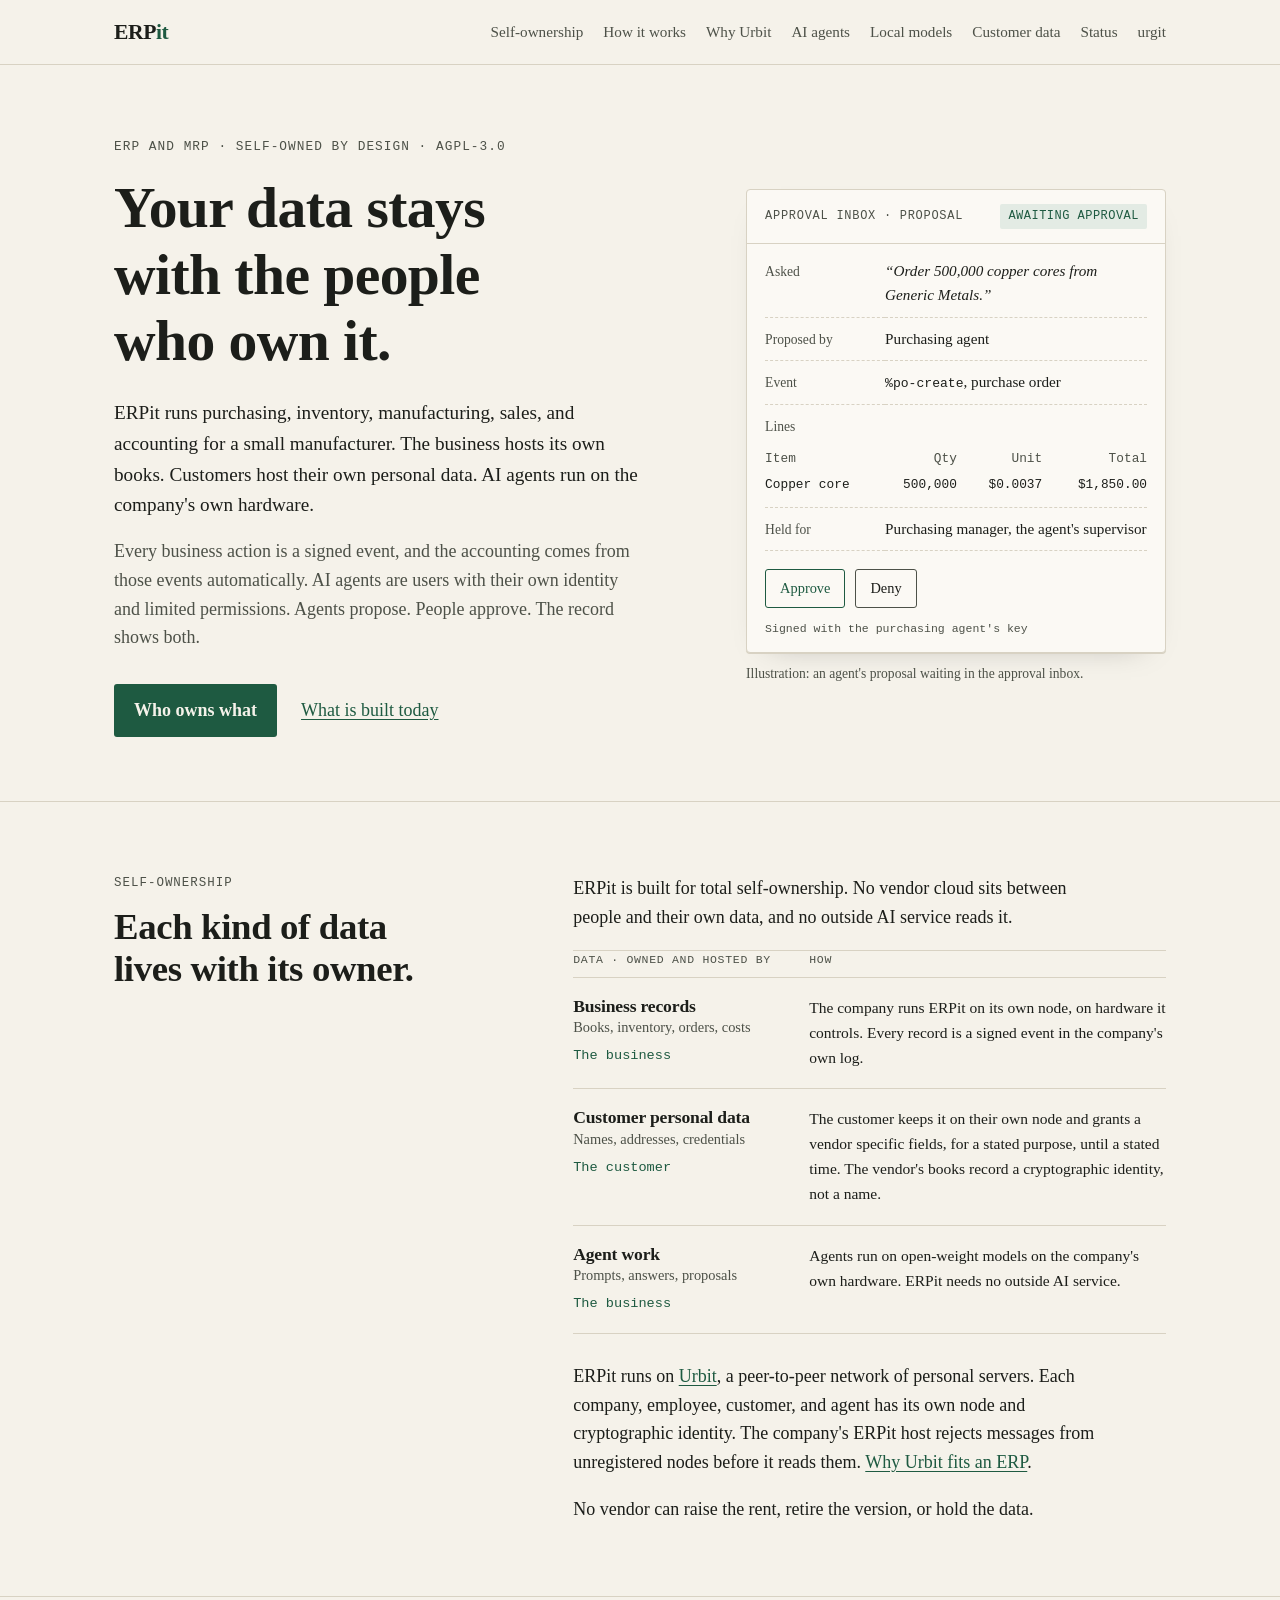
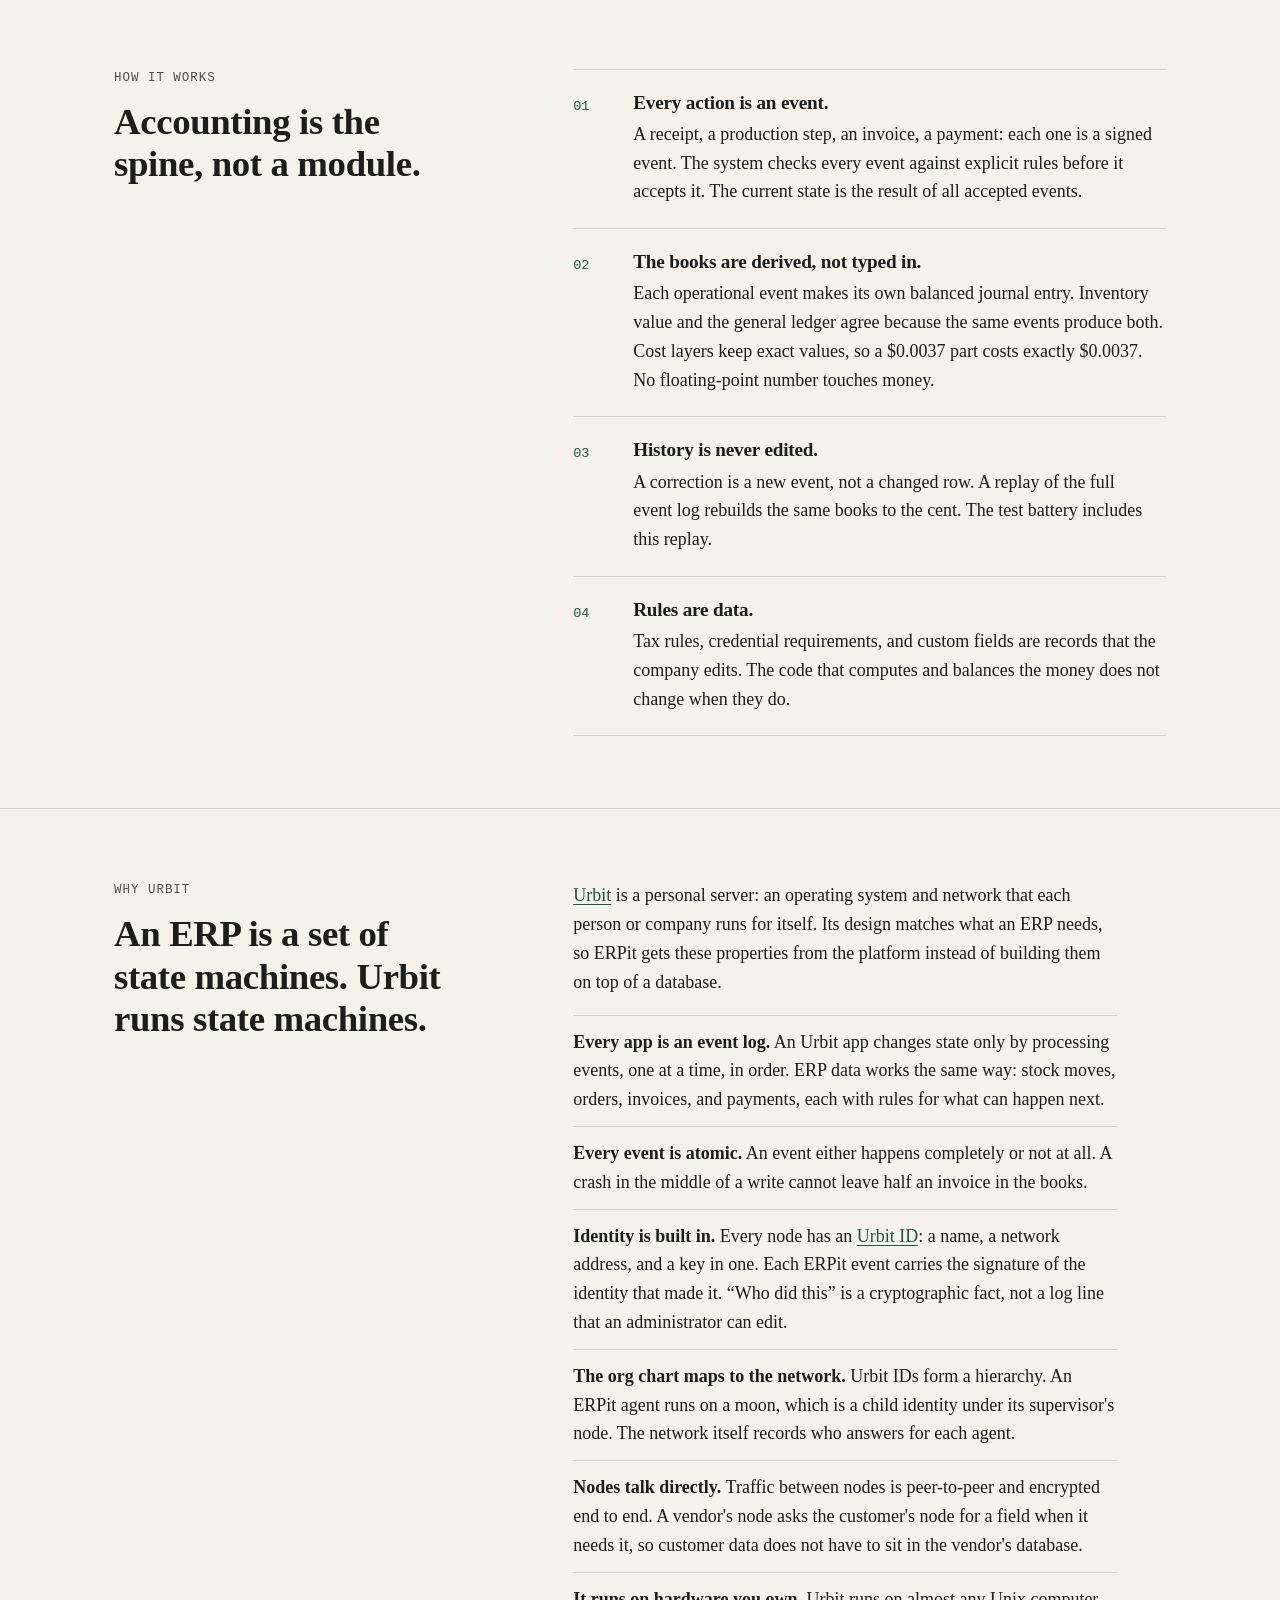
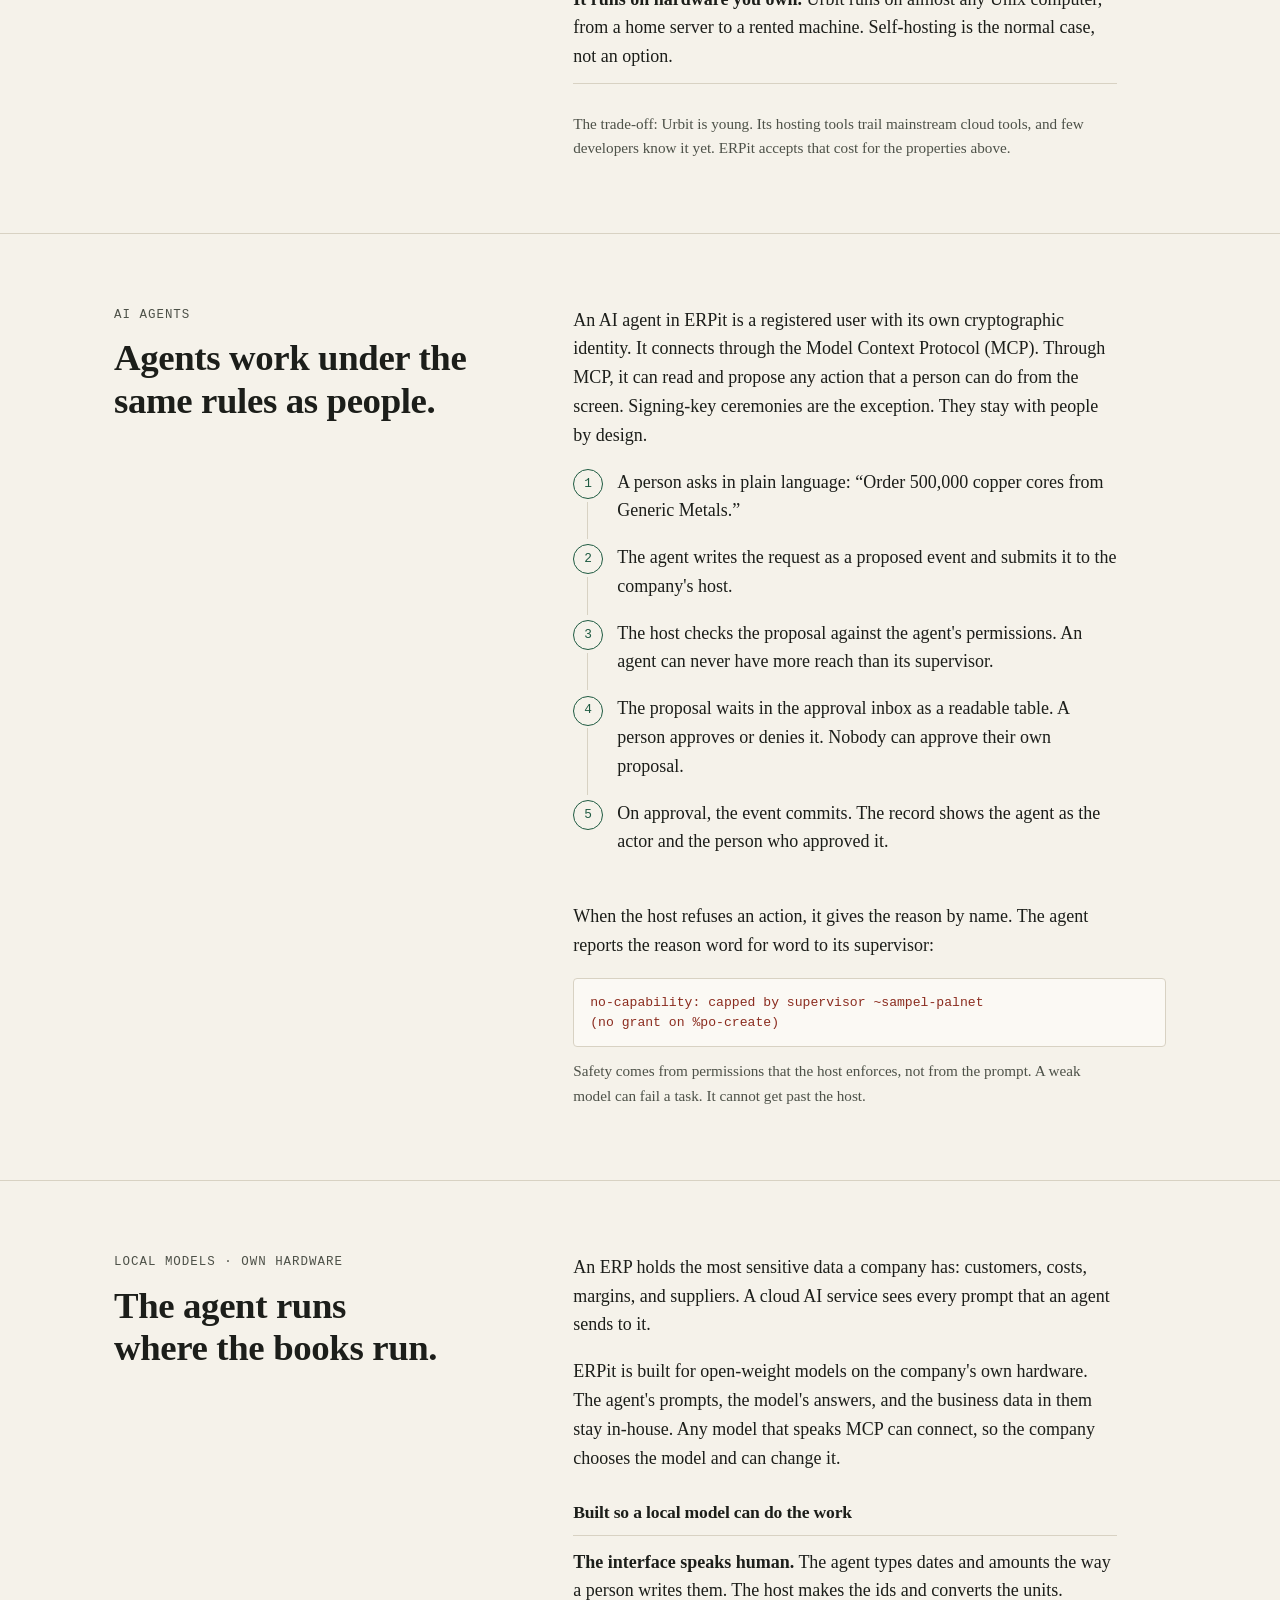
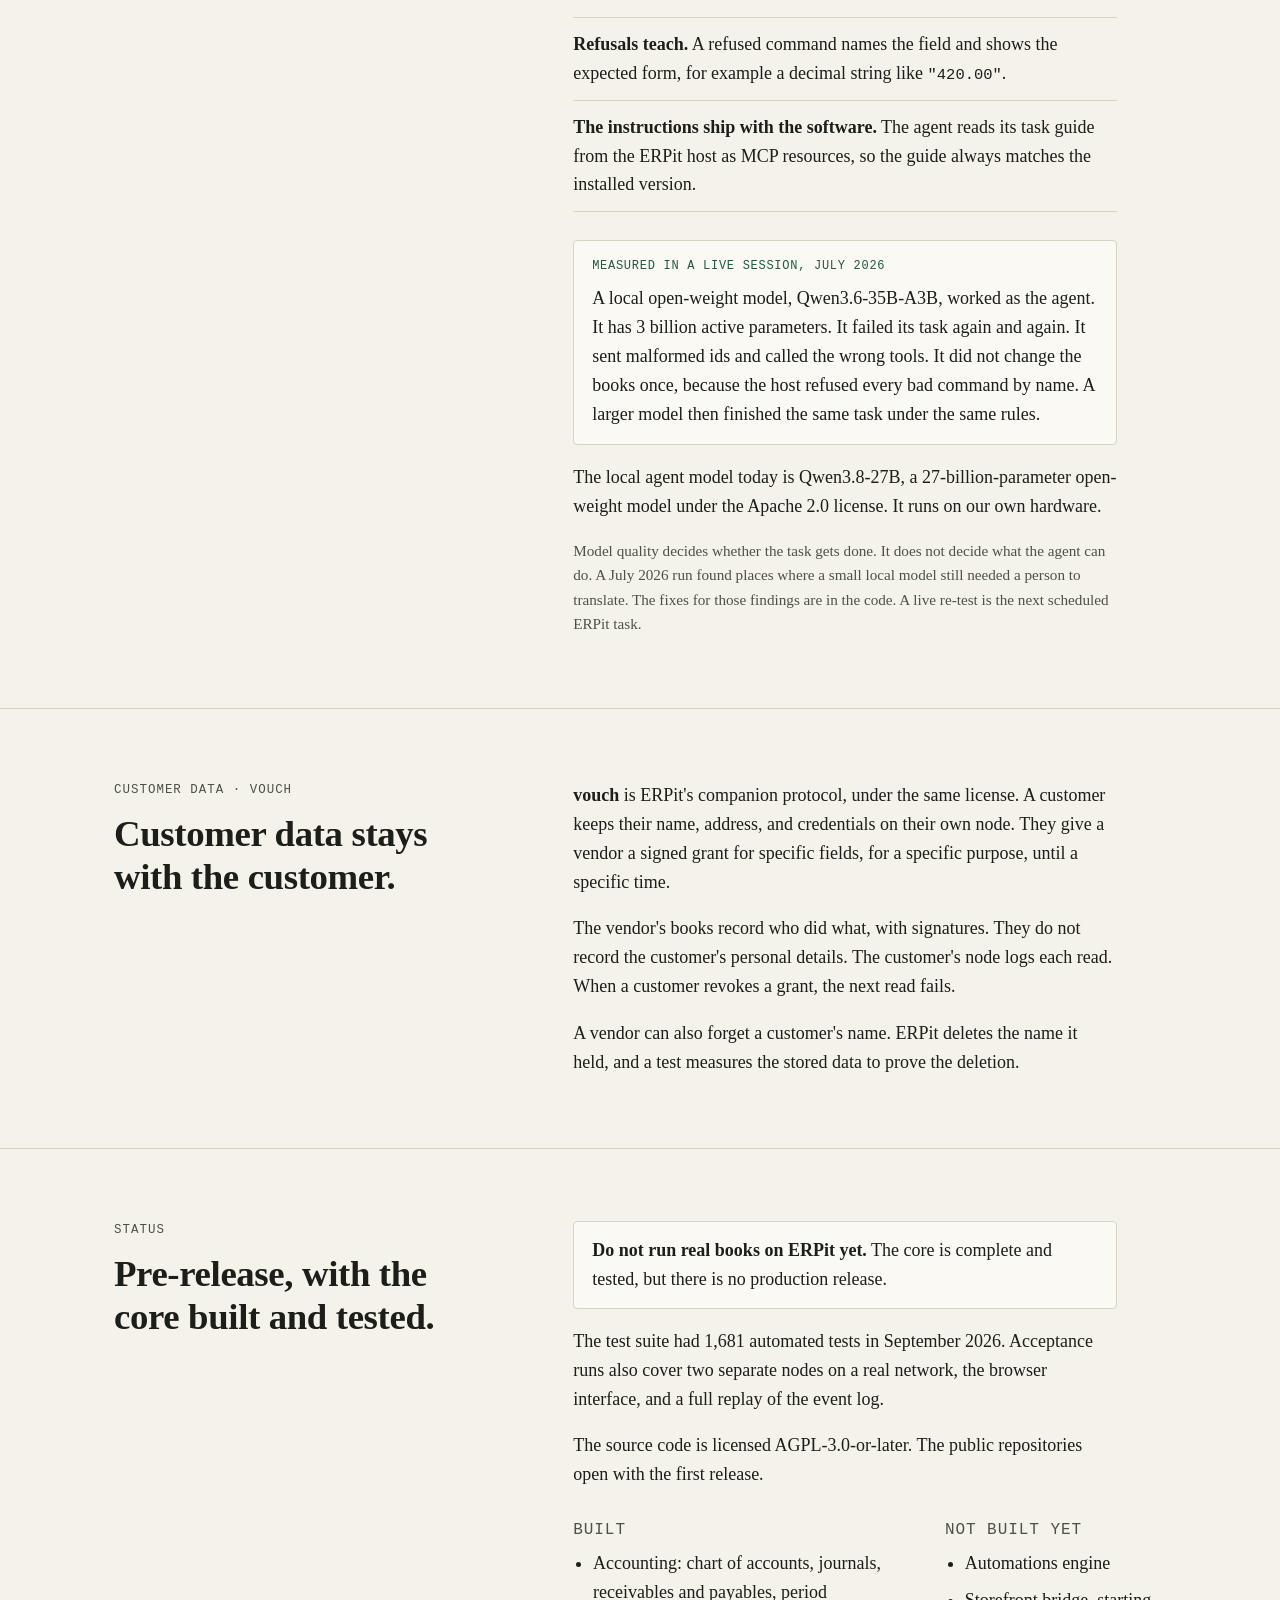
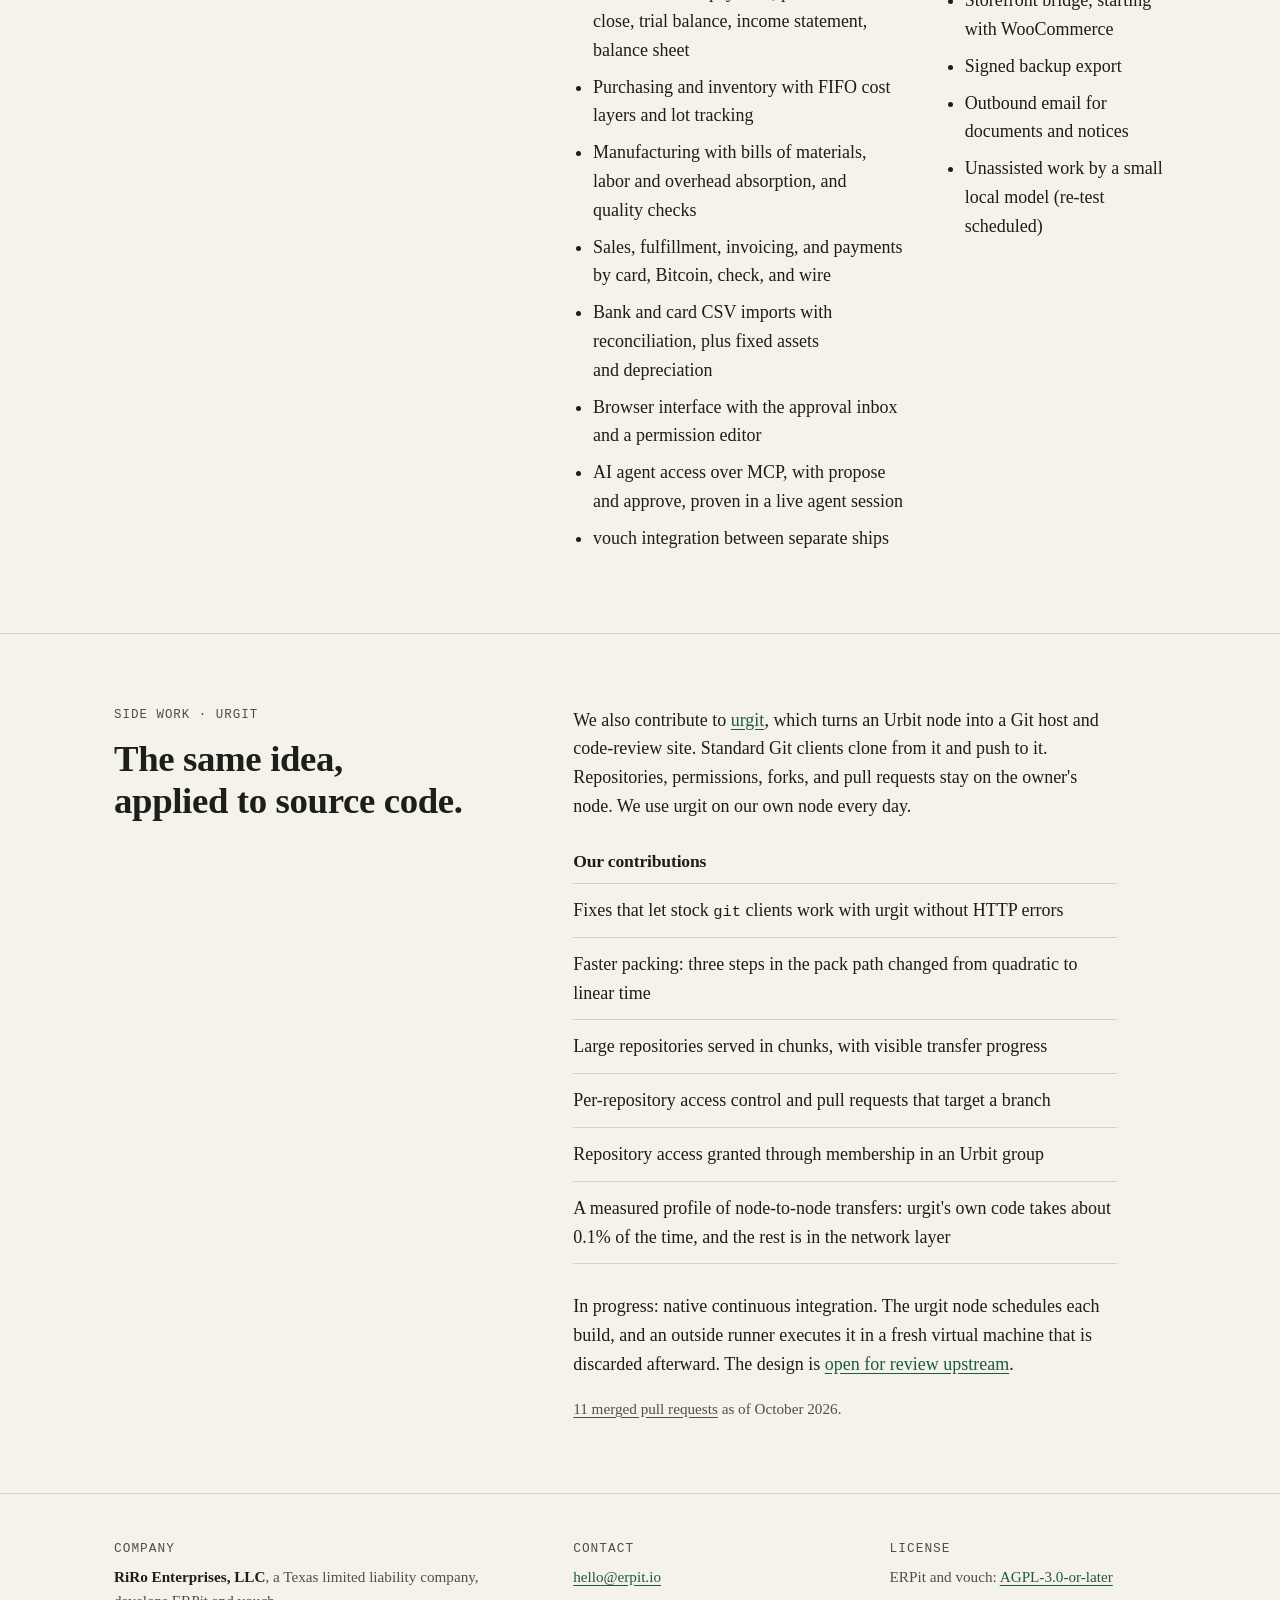
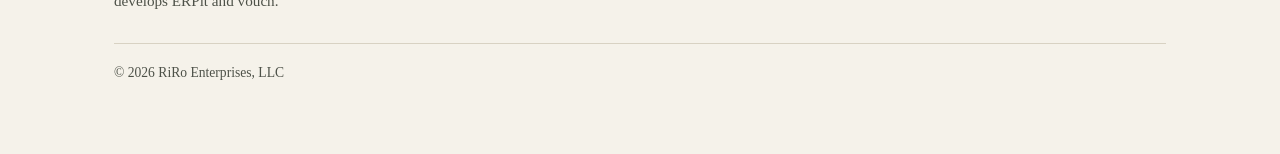
==== index.html @ 08345046 "erpit.io: add the Urbit fit and urgit sections, and serve the site from GitHub Pages The new Why Urb" ====
<!doctype html>
<html lang="en">
<head>
<meta charset="utf-8">
<meta name="viewport" content="width=device-width, initial-scale=1">
<title>ERPit: self-owned ERP. Your books, your customers' data, your AI.</title>
<meta name="description" content="ERPit is ERP and manufacturing software built for total self-ownership. The business hosts its own books. Customers host their own personal data. AI agents run on open-weight models on the company's own hardware. AGPL-3.0. Built by RiRo Enterprises, LLC.">
<meta property="og:title" content="ERPit">
<meta property="og:description" content="Self-owned ERP and MRP. The business hosts its books, the customer hosts their data, and AI agents run on the company's own hardware.">
<meta property="og:url" content="https://erpit.io/">
<meta property="og:type" content="website">
<link rel="icon" href="data:image/svg+xml,%3Csvg xmlns='http://www.w3.org/2000/svg' viewBox='0 0 32 32'%3E%3Crect width='32' height='32' rx='3' fill='%231e5a41'/%3E%3Cpath d='M9 8h14v3H12.5v3.5H21v3h-8.5V21H23v3H9z' fill='%23f5f2ea'/%3E%3C/svg%3E">
<style>
:root {
  --paper: #f5f2ea;
  --panel: #fbf9f4;
  --ink: #1c1e1a;
  --muted: #4d5148;
  --rule: #d8d2c3;
  --accent: #1e5a41;
  --accent-soft: #e3ebe4;
  --on-accent: #f5f2ea;
  --refuse: #8b2c1f;
  --serif: Charter, "Bitstream Charter", "Sitka Text", Cambria, "Iowan Old Style", Georgia, serif;
  --mono: ui-monospace, "JetBrains Mono", "SF Mono", Menlo, Consolas, "Liberation Mono", monospace;
  --measure: 34rem;
}
@media (prefers-color-scheme: dark) {
  :root {
    --paper: #121411;
    --panel: #181b17;
    --ink: #e8e5dc;
    --muted: #b3b7ac;
    --rule: #30342d;
    --accent: #8cc7a6;
    --accent-soft: #1d2a22;
    --on-accent: #121411;
    --refuse: #e2907f;
  }
}
* { box-sizing: border-box; }
html { -webkit-text-size-adjust: 100%; }
body {
  margin: 0;
  background: var(--paper);
  color: var(--ink);
  font: 18px/1.6 var(--serif);
  text-rendering: optimizeLegibility;
}
a { color: var(--accent); text-underline-offset: 0.18em; }
a:hover { text-decoration-thickness: 2px; }
a:focus-visible, .skip:focus { outline: 3px solid var(--accent); outline-offset: 3px; border-radius: 2px; }
code, .mono { font-family: var(--mono); font-size: 0.86em; }
p, li { text-wrap: pretty; }
h1, h2, h3 { font-weight: 700; line-height: 1.15; letter-spacing: -0.01em; text-wrap: balance; margin: 0; }

.skip { position: absolute; left: -999px; top: 8px; background: var(--paper); padding: 8px 12px; }
.skip:focus { left: 12px; }

.wrap { max-width: 1100px; margin: 0 auto; padding: 0 24px; }

/* Header */
.top { border-bottom: 1px solid var(--rule); }
.top .wrap { display: flex; align-items: center; justify-content: space-between; gap: 16px; min-height: 64px; flex-wrap: wrap; }
.mark { font-weight: 700; font-size: 1.35rem; color: var(--ink); text-decoration: none; letter-spacing: -0.02em; }
.mark span { color: var(--accent); }
.top nav { display: flex; gap: 4px 20px; flex-wrap: wrap; font-size: 0.95rem; }
.top nav a { color: var(--muted); text-decoration: none; padding: 10px 0; display: inline-block; white-space: nowrap; }
@media (max-width: 640px) {
  .top .wrap { padding-top: 10px; gap: 0; }
  .top nav { width: 100%; flex-wrap: nowrap; overflow-x: auto; gap: 18px; -webkit-overflow-scrolling: touch; scrollbar-width: none; }
}
.top nav a:hover { color: var(--ink); }

/* Hero */
.hero { padding: 72px 0 64px; border-bottom: 1px solid var(--rule); }
.hero .wrap { display: grid; gap: 48px; align-items: start; }
.hero .wrap > *, .split > * { min-width: 0; }
@media (min-width: 920px) { .hero .wrap { grid-template-columns: 1.15fr 0.85fr; gap: 64px; align-items: center; } }
.eyebrow { font-family: var(--mono); font-size: 0.8rem; letter-spacing: 0.08em; text-transform: uppercase; color: var(--muted); margin: 0 0 18px; }
.hero h1 { font-size: clamp(2.3rem, 5.2vw, 3.6rem); max-width: 15ch; }
.lede { font-size: 1.2rem; color: var(--ink); max-width: var(--measure); margin: 24px 0 0; }
.lede + p { color: var(--muted); max-width: var(--measure); margin: 16px 0 0; }
.cta { display: flex; flex-wrap: wrap; gap: 12px 24px; align-items: center; margin-top: 32px; }
.btn { display: inline-block; background: var(--accent); color: var(--on-accent); text-decoration: none; padding: 12px 20px; border-radius: 3px; font-weight: 600; min-height: 44px; }
.btn:hover { text-decoration: underline; }

/* Proposal illustration */
figure { margin: 0; }
.doc { background: var(--panel); border: 1px solid var(--rule); border-radius: 4px; font-size: 0.95rem; box-shadow: 0 1px 0 var(--rule), 0 12px 32px -24px rgba(0,0,0,0.35); }
.doc-head { display: flex; flex-wrap: wrap; justify-content: space-between; align-items: center; gap: 8px 12px; padding: 14px 18px; border-bottom: 1px solid var(--rule); font-family: var(--mono); font-size: 0.75rem; letter-spacing: 0.06em; text-transform: uppercase; color: var(--muted); }
.status { color: var(--accent); background: var(--accent-soft); padding: 3px 8px; border-radius: 2px; letter-spacing: 0.04em; }
.doc dl { margin: 0; padding: 6px 18px 4px; display: grid; grid-template-columns: 7.5rem 1fr; }
.doc dt, .doc dd { margin: 0; padding: 9px 0; border-bottom: 1px dashed var(--rule); }
.doc dt { color: var(--muted); font-size: 0.85rem; padding-top: 11px; }
.doc dd q { font-style: italic; }
.doc .full { grid-column: 1 / -1; }
.doc dt.full { border-bottom: 0; padding-bottom: 2px; }
.doc .lines { overflow-x: auto; }
.doc table { width: 100%; border-collapse: collapse; font-family: var(--mono); font-size: 0.8rem; }
.doc th + th, .doc td + td { padding-left: 14px; }
.doc td { white-space: nowrap; }
.doc td:first-child { white-space: normal; }
.doc .compact { display: none; font-family: var(--mono); font-size: 0.8rem; }
@media (max-width: 380px) { .doc .lines table { display: none; } .doc .compact { display: block; } }
@media (max-width: 480px) {
  .doc dl { grid-template-columns: 1fr; padding: 6px 14px 4px; }
  .doc dt { border-bottom: 0; padding: 10px 0 0; }
  .doc dd { padding: 2px 0 10px; }
  .doc th + th, .doc td + td { padding-left: 9px; }
  .doc table { font-size: 0.76rem; }
  .top nav { -webkit-mask-image: linear-gradient(to right, #000 85%, transparent); mask-image: linear-gradient(to right, #000 85%, transparent); padding-right: 24px; }
}
.doc th { text-align: left; font-weight: 400; color: var(--muted); padding: 0 0 4px; }
.doc td { padding: 2px 0; }
.doc .num { text-align: right; font-variant-numeric: tabular-nums; }
.doc-actions { display: flex; gap: 10px; padding: 14px 18px 18px; }
.doc-actions span { font-family: var(--serif); font-size: 0.9rem; padding: 7px 14px; border: 1px solid var(--muted); border-radius: 3px; color: var(--ink); }
.doc-actions span.yes { border-color: var(--accent); color: var(--accent); }
.fine { font-family: var(--mono); font-size: 0.72rem; color: var(--muted); padding: 0 18px 14px; margin: -6px 0 0; }
figcaption { font-size: 0.85rem; color: var(--muted); margin-top: 10px; }

/* Sections */
section { padding: 72px 0; border-bottom: 1px solid var(--rule); }
.split { display: grid; gap: 28px 64px; }
@media (min-width: 920px) { .split { grid-template-columns: 0.8fr 1.2fr; } }
.split h2 { font-size: clamp(1.7rem, 3.2vw, 2.3rem); }
@media (min-width: 920px) { .split > div:first-child { position: sticky; top: 32px; align-self: start; } }
.split .kicker { font-family: var(--mono); font-size: 0.78rem; letter-spacing: 0.08em; text-transform: uppercase; color: var(--muted); margin: 0 0 12px; }
.body > p { margin: 0 0 18px; max-width: var(--measure); }
.body > p:last-child { margin-bottom: 0; }

.ledger { list-style: none; margin: 0; padding: 0; counter-reset: rule; border-top: 1px solid var(--rule); }
.ledger li { counter-increment: rule; display: grid; grid-template-columns: 3rem 1fr; gap: 0 12px; padding: 22px 0; border-bottom: 1px solid var(--rule); }
.ledger li::before { content: counter(rule, decimal-leading-zero); font-family: var(--mono); font-size: 0.85rem; color: var(--accent); padding-top: 4px; }
.ledger h3 { font-size: 1.2rem; margin-bottom: 6px; }
.ledger p { margin: 0; color: var(--ink); max-width: var(--measure); }

.steps { margin: 8px 0 28px; padding: 0; list-style: none; counter-reset: step; }
.steps li { counter-increment: step; position: relative; padding: 0 0 18px 44px; max-width: var(--measure); }
.steps li::before { content: counter(step); position: absolute; left: 0; top: 0.1em; width: 28px; height: 28px; border: 1px solid var(--accent); border-radius: 50%; display: grid; place-items: center; font-family: var(--mono); font-size: 0.8rem; color: var(--accent); }
.steps li:not(:last-child)::after { content: ""; position: absolute; left: 14px; top: 34px; bottom: 4px; border-left: 1px solid var(--rule); }

.nb { white-space: nowrap; }
pre.verdict { margin: 0 0 12px; padding: 14px 16px; background: var(--panel); border: 1px solid var(--rule); border-radius: 4px; overflow-x: auto; font-family: var(--mono); font-size: 0.82rem; line-height: 1.5; color: var(--refuse); white-space: pre-wrap; overflow-wrap: normal; word-break: normal; }
.sub { font-size: 1.1rem; margin: 30px 0 12px; }
.owners { list-style: none; margin: 8px 0 28px; padding: 0; border-top: 1px solid var(--rule); }
.owners li { display: grid; gap: 4px 24px; padding: 18px 0; border-bottom: 1px solid var(--rule); }
.owners h3 { font-size: 1.1rem; }
.owners p { margin: 0; }
.owners li > p { font-size: 0.97rem; }
.owners .who { margin-top: 6px; }
.owners .eg { color: var(--muted); font-size: 0.9rem; }
.owners .who { font-family: var(--mono); font-size: 0.85rem; color: var(--accent); }
.owners-head { display: none !important; }
@media (min-width: 720px) {
  .owners li { grid-template-columns: 13rem 1fr; gap: 4px 28px; }
  .owners .owners-head { display: grid !important; padding: 0 0 8px; font-family: var(--mono); font-size: 0.72rem; letter-spacing: 0.06em; text-transform: uppercase; color: var(--muted); }
}
.facts { margin: 0 0 28px; padding: 0; list-style: none; max-width: var(--measure); border-top: 1px solid var(--rule); }
.facts li { padding: 12px 0; border-bottom: 1px solid var(--rule); }
.body .note a { color: inherit; }
.record { background: var(--panel); border: 1px solid var(--rule); border-radius: 4px; padding: 16px 18px; margin: 0 0 18px; max-width: var(--measure); }
.record figcaption { font-family: var(--mono); font-size: 0.75rem; letter-spacing: 0.06em; text-transform: uppercase; color: var(--accent); margin: 0 0 8px; }
.record p { margin: 0; }
.note { color: var(--muted); font-size: 0.95rem; max-width: var(--measure); margin: 0 0 18px; }

.status-grid { display: grid; gap: 28px 40px; margin-top: 32px; }
@media (min-width: 1000px) { .status-grid { grid-template-columns: 1.2fr 0.8fr; } }
.status-grid h3 { font-size: 1rem; font-family: var(--mono); font-weight: 400; letter-spacing: 0.06em; text-transform: uppercase; color: var(--muted); margin-bottom: 10px; }
.status-grid ul { margin: 0; padding-left: 1.1em; }
.status-grid li { margin: 0 0 8px; }
.warn { border: 1px solid var(--rule); background: var(--panel); padding: 14px 18px; border-radius: 4px; }

/* Footer */
footer { padding: 48px 0 64px; font-size: 0.95rem; color: var(--muted); }
footer .wrap { display: grid; gap: 24px 64px; }
footer .cols { display: grid; gap: 24px 40px; }
@media (min-width: 720px) { footer .cols { grid-template-columns: 1fr 1fr; } }
@media (min-width: 920px) { footer .wrap { grid-template-columns: 0.8fr 1.2fr; } }
footer .legal { grid-column: 1 / -1; border-top: 1px solid var(--rule); padding-top: 18px; font-size: 0.85rem; }
footer h2 { font-size: 0.8rem; font-family: var(--mono); font-weight: 400; letter-spacing: 0.08em; text-transform: uppercase; margin: 0 0 8px; color: var(--muted); }
footer p { margin: 0 0 6px; }
footer strong { color: var(--ink); }
</style>
</head>
<body>
<a class="skip" href="#main">Skip to content</a>

<header class="top">
  <div class="wrap">
    <a class="mark" href="/">ERP<span>it</span></a>
    <nav aria-label="Sections">
      <a href="#ownership">Self-ownership</a>
      <a href="#how">How it works</a>
      <a href="#urbit">Why Urbit</a>
      <a href="#agents">AI agents</a>
      <a href="#local">Local models</a>
      <a href="#vouch">Customer data</a>
      <a href="#status">Status</a>
      <a href="#urgit">urgit</a>
    </nav>
  </div>
</header>

<main id="main">

<div class="hero">
  <div class="wrap">
    <div>
      <p class="eyebrow">ERP and MRP · Self-owned by design · AGPL-3.0</p>
      <h1>Your data stays with the people who own it.</h1>
      <p class="lede">ERPit runs purchasing, inventory, manufacturing, sales, and accounting for a small manufacturer. The business hosts its own books. Customers host their own personal data. AI agents run on the company's own hardware.</p>
      <p>Every business action is a signed event, and the accounting comes from those events automatically. AI agents are users with their own identity and limited permissions. Agents propose. People approve. The record shows both.</p>
      <div class="cta">
        <a class="btn" href="#ownership">Who owns what</a>
        <a href="#status">What is built today</a>
      </div>
    </div>

    <figure>
      <div class="doc" aria-hidden="true">
        <div class="doc-head"><span>Approval inbox · Proposal</span><span class="status">Awaiting approval</span></div>
        <dl>
          <dt>Asked</dt>
          <dd><q>Order 500,000 copper cores from Generic Metals.</q></dd>
          <dt>Proposed by</dt>
          <dd>Purchasing agent</dd>
          <dt>Event</dt>
          <dd><code>%po-create</code>, purchase order</dd>
          <dt class="full">Lines</dt>
          <dd class="full lines">
            <table>
              <thead><tr><th>Item</th><th class="num">Qty</th><th class="num">Unit</th><th class="num">Total</th></tr></thead>
              <tbody><tr><td>Copper core</td><td class="num">500,000</td><td class="num">$0.0037</td><td class="num">$1,850.00</td></tr></tbody>
            </table>
            <div class="compact">Copper core<br>500,000 × $0.0037 = $1,850.00</div>
          </dd>
          <dt>Held for</dt>
          <dd>Purchasing manager, the agent's supervisor</dd>
        </dl>
        <div class="doc-actions"><span class="yes">Approve</span><span>Deny</span></div>
        <p class="fine">Signed with the purchasing agent's key</p>
      </div>
      <figcaption>Illustration: an agent's proposal waiting in the approval inbox.</figcaption>
    </figure>
  </div>
</div>

<section id="ownership">
  <div class="wrap split">
    <div>
      <p class="kicker">Self-ownership</p>
      <h2>Each kind of data lives with its owner.</h2>
    </div>
    <div class="body">
      <p>ERPit is built for total self-ownership. No vendor cloud sits between people and their own data, and no outside AI service reads it.</p>
      <ol class="owners">
        <li class="owners-head" aria-hidden="true"><span>Data · owned and hosted by</span><span>How</span></li>
        <li>
          <div><h3>Business records</h3><p class="eg">Books, inventory, orders, costs</p><p class="who">The business</p></div>
          <p>The company runs ERPit on its own node, on hardware it controls. Every record is a signed event in the company's own log.</p>
        </li>
        <li>
          <div><h3>Customer personal data</h3><p class="eg">Names, addresses, credentials</p><p class="who">The customer</p></div>
          <p>The customer keeps it on their own node and grants a vendor specific fields, for a stated purpose, until a stated time. The vendor's books record a cryptographic identity, not a name.</p>
        </li>
        <li>
          <div><h3>Agent work</h3><p class="eg">Prompts, answers, proposals</p><p class="who">The business</p></div>
          <p>Agents run on open-weight models on the company's own hardware. ERPit needs no outside AI service.</p>
        </li>
      </ol>
      <p>ERPit runs on <a href="https://urbit.org/overview">Urbit</a>, a peer-to-peer network of personal servers. Each company, employee, customer, and agent has its own node and cryptographic identity. The company's ERPit host rejects messages from unregistered nodes before it reads them. <a href="#urbit">Why Urbit fits an ERP</a>.</p>
      <p>No vendor can raise the rent, retire the version, or hold the data.</p>
    </div>
  </div>
</section>

<section id="how">
  <div class="wrap split">
    <div>
      <p class="kicker">How it works</p>
      <h2>Accounting is the spine, not a module.</h2>
    </div>
    <ol class="ledger">
      <li>
        <div>
          <h3>Every action is an event.</h3>
          <p>A receipt, a production step, an invoice, a payment: each one is a signed event. The system checks every event against explicit rules before it accepts it. The current state is the result of all accepted events.</p>
        </div>
      </li>
      <li>
        <div>
          <h3>The books are derived, not typed in.</h3>
          <p>Each operational event makes its own balanced journal entry. Inventory value and the general ledger agree because the same events produce both. Cost layers keep exact values, so a $0.0037 part costs exactly $0.0037. No floating-point number touches money.</p>
        </div>
      </li>
      <li>
        <div>
          <h3>History is never edited.</h3>
          <p>A correction is a new event, not a changed row. A replay of the full event log rebuilds the same books to the cent. The test battery includes this replay.</p>
        </div>
      </li>
      <li>
        <div>
          <h3>Rules are data.</h3>
          <p>Tax rules, credential requirements, and custom fields are records that the company edits. The code that computes and balances the money does not change when they do.</p>
        </div>
      </li>
    </ol>
  </div>
</section>

<section id="urbit">
  <div class="wrap split">
    <div>
      <p class="kicker">Why Urbit</p>
      <h2>An ERP is a set of state machines. Urbit runs state machines.</h2>
    </div>
    <div class="body">
      <p><a href="https://urbit.org/overview">Urbit</a> is a personal server: an operating system and network that each person or company runs for itself. Its design matches what an ERP needs, so ERPit gets these properties from the platform instead of building them on top of a database.</p>
      <ul class="facts">
        <li><strong>Every app is an event log.</strong> An Urbit app changes state only by processing events, one at a time, in order. ERP data works the same way: stock moves, orders, invoices, and payments, each with rules for what can happen next.</li>
        <li><strong>Every event is atomic.</strong> An event either happens completely or not at all. A crash in the middle of a write cannot leave half an invoice in the books.</li>
        <li><strong>Identity is built in.</strong> Every node has an <a href="https://urbit.org/overview/urbit-explained/urbit-id">Urbit ID</a>: a name, a network address, and a key in one. Each ERPit event carries the signature of the identity that made it. <q>Who did this</q> is a cryptographic fact, not a log line that an administrator can edit.</li>
        <li><strong>The org chart maps to the network.</strong> Urbit IDs form a hierarchy. An ERPit agent runs on a moon, which is a child identity under its supervisor's node. The network itself records who answers for each agent.</li>
        <li><strong>Nodes talk directly.</strong> Traffic between nodes is peer-to-peer and encrypted end to end. A vendor's node asks the customer's node for a field when it needs it, so customer data does not have to sit in the vendor's database.</li>
        <li><strong>It runs on hardware you own.</strong> Urbit runs on almost any Unix computer, from a home server to a rented machine. Self-hosting is the normal case, not an option.</li>
      </ul>
      <p class="note">The trade-off: Urbit is young. Its hosting tools trail mainstream cloud tools, and few developers know it yet. ERPit accepts that cost for the properties above.</p>
    </div>
  </div>
</section>

<section id="agents">
  <div class="wrap split">
    <div>
      <p class="kicker">AI agents</p>
      <h2>Agents work under the same rules as people.</h2>
    </div>
    <div class="body">
      <p>An AI agent in ERPit is a registered user with its own cryptographic identity. It connects through the Model Context Protocol (MCP). Through MCP, it can read and propose any action that a person can do from the screen. Signing-key ceremonies are the exception. They stay with people by design.</p>
      <ol class="steps">
        <li>A person asks in plain language: <q>Order 500,000 copper cores from Generic Metals.</q></li>
        <li>The agent writes the request as a proposed event and submits it to the company's host.</li>
        <li>The host checks the proposal against the agent's permissions. An agent can never have more reach than its supervisor.</li>
        <li>The proposal waits in the approval inbox as a readable table. A person approves or denies it. Nobody can approve their own proposal.</li>
        <li>On approval, the event commits. The record shows the agent as the actor and the person who approved it.</li>
      </ol>
      <p>When the host refuses an action, it gives the reason by name. The agent reports the reason word for word to its supervisor:</p>
      <pre class="verdict">no-capability: capped by supervisor ~sampel-palnet <span class="nb">(no grant on %po-create)</span></pre>
      <p class="note">Safety comes from permissions that the host enforces, not from the prompt. A weak model can fail a task. It cannot get past the host.</p>
    </div>
  </div>
</section>

<section id="local">
  <div class="wrap split">
    <div>
      <p class="kicker">Local models · Own hardware</p>
      <h2>The agent runs where the books run.</h2>
    </div>
    <div class="body">
      <p>An ERP holds the most sensitive data a company has: customers, costs, margins, and suppliers. A cloud AI service sees every prompt that an agent sends to it.</p>
      <p>ERPit is built for open-weight models on the company's own hardware. The agent's prompts, the model's answers, and the business data in them stay in-house. Any model that speaks MCP can connect, so the company chooses the model and can change it.</p>
      <h3 class="sub">Built so a local model can do the work</h3>
      <ul class="facts">
        <li><strong>The interface speaks human.</strong> The agent types dates and amounts the way a person writes them. The host makes the ids and converts the units.</li>
        <li><strong>Refusals teach.</strong> A refused command names the field and shows the expected form, for example a decimal string like <code>"420.00"</code>.</li>
        <li><strong>The instructions ship with the software.</strong> The agent reads its task guide from the ERPit host as MCP resources, so the guide always matches the installed version.</li>
      </ul>
      <figure class="record">
        <figcaption>Measured in a live session, July 2026</figcaption>
        <p>A local open-weight model, Qwen3.6-35B-A3B, worked as the agent. It has 3 billion active parameters. It failed its task again and again. It sent malformed ids and called the wrong tools. It did not change the books once, because the host refused every bad command by name. A larger model then finished the same task under the same rules.</p>
      </figure>
      <p>The local agent model today is Qwen3.8-27B, a 27-billion-parameter open-weight model under the Apache 2.0 license. It runs on our own hardware.</p>
      <p class="note">Model quality decides whether the task gets done. It does not decide what the agent can do. A July 2026 run found places where a small local model still needed a person to translate. The fixes for those findings are in the code. A live re-test is the next scheduled ERPit task.</p>
    </div>
  </div>
</section>

<section id="vouch">
  <div class="wrap split">
    <div>
      <p class="kicker">Customer data · vouch</p>
      <h2>Customer data stays with the customer.</h2>
    </div>
    <div class="body">
      <p><strong>vouch</strong> is ERPit's companion protocol, under the same license. A customer keeps their name, address, and credentials on their own node. They give a vendor a signed grant for specific fields, for a specific purpose, until a specific time.</p>
      <p>The vendor's books record who did what, with signatures. They do not record the customer's personal details. The customer's node logs each read. When a customer revokes a grant, the next read fails.</p>
      <p>A vendor can also forget a customer's name. ERPit deletes the name it held, and a test measures the stored data to prove the deletion.</p>
    </div>
  </div>
</section>

<section id="status">
  <div class="wrap">
    <div class="split">
      <div>
        <p class="kicker">Status</p>
        <h2>Pre-release, with the core built and tested.</h2>
      </div>
      <div class="body">
        <p class="warn"><strong>Do not run real books on ERPit yet.</strong> The core is complete and tested, but there is no production release.</p>
        <p>The test suite had 1,681 automated tests in September 2026. Acceptance runs also cover two separate nodes on a real network, the browser interface, and a full replay of the event log.</p>
        <p>The source code is licensed AGPL-3.0-or-later. The public repositories open with the first release.</p>
    <div class="status-grid">
      <div>
        <h3>Built</h3>
        <ul>
          <li>Accounting: chart of accounts, journals, receivables and payables, period close, trial balance, income statement, balance sheet</li>
          <li>Purchasing and inventory with FIFO cost layers and lot tracking</li>
          <li>Manufacturing with bills of materials, labor and overhead absorption, and quality checks</li>
          <li>Sales, fulfillment, invoicing, and payments by card, Bitcoin, check, and wire</li>
          <li>Bank and card CSV imports with reconciliation, plus fixed assets and depreciation</li>
          <li>Browser interface with the approval inbox and a permission editor</li>
          <li>AI agent access over MCP, with propose and approve, proven in a live agent session</li>
          <li>vouch integration between separate ships</li>
        </ul>
      </div>
      <div>
        <h3>Not built yet</h3>
        <ul>
          <li>Automations engine</li>
          <li>Storefront bridge, starting with WooCommerce</li>
          <li>Signed backup export</li>
          <li>Outbound email for documents and notices</li>
          <li>Unassisted work by a small local model (re-test scheduled)</li>
        </ul>
      </div>
    </div>
      </div>
    </div>
  </div>
</section>

<section id="urgit">
  <div class="wrap split">
    <div>
      <p class="kicker">Side work · urgit</p>
      <h2>The same idea, applied to source code.</h2>
    </div>
    <div class="body">
      <p>We also contribute to <a href="https://github.com/yapishu/urgit">urgit</a>, which turns an Urbit node into a Git host and code-review site. Standard Git clients clone from it and push to it. Repositories, permissions, forks, and pull requests stay on the owner's node. We use urgit on our own node every day.</p>
      <h3 class="sub">Our contributions</h3>
      <ul class="facts">
        <li>Fixes that let stock <code>git</code> clients work with urgit without HTTP errors</li>
        <li>Faster packing: three steps in the pack path changed from quadratic to linear time</li>
        <li>Large repositories served in chunks, with visible transfer progress</li>
        <li>Per-repository access control and pull requests that target a branch</li>
        <li>Repository access granted through membership in an Urbit group</li>
        <li>A measured profile of node-to-node transfers: urgit's own code takes about 0.1% of the time, and the rest is in the network layer</li>
      </ul>
      <p>In progress: native continuous integration. The urgit node schedules each build, and an outside runner executes it in a fresh virtual machine that is discarded afterward. The design is <a href="https://github.com/yapishu/urgit/pull/16">open for review upstream</a>.</p>
      <p class="note"><a href="https://github.com/yapishu/urgit/pulls?q=is%3Apr+author%3Awundrellama+is%3Amerged">11 merged pull requests</a> as of October 2026.</p>
    </div>
  </div>
</section>

</main>

<footer id="company">
  <div class="wrap">
    <div>
      <h2>Company</h2>
      <p><strong>RiRo Enterprises, LLC</strong>, a Texas limited liability company, develops ERPit and vouch.</p>
    </div>
    <div class="cols">
      <div>
        <h2>Contact</h2>
        <p><a href="mailto:hello@erpit.io">hello@erpit.io</a></p>
      </div>
      <div>
        <h2>License</h2>
        <p>ERPit and vouch: <a href="https://www.gnu.org/licenses/agpl-3.0.html">AGPL-3.0-or-later</a></p>
      </div>
    </div>
    <p class="legal">© 2026 RiRo Enterprises, LLC</p>
  </div>
</footer>
</body>
</html>
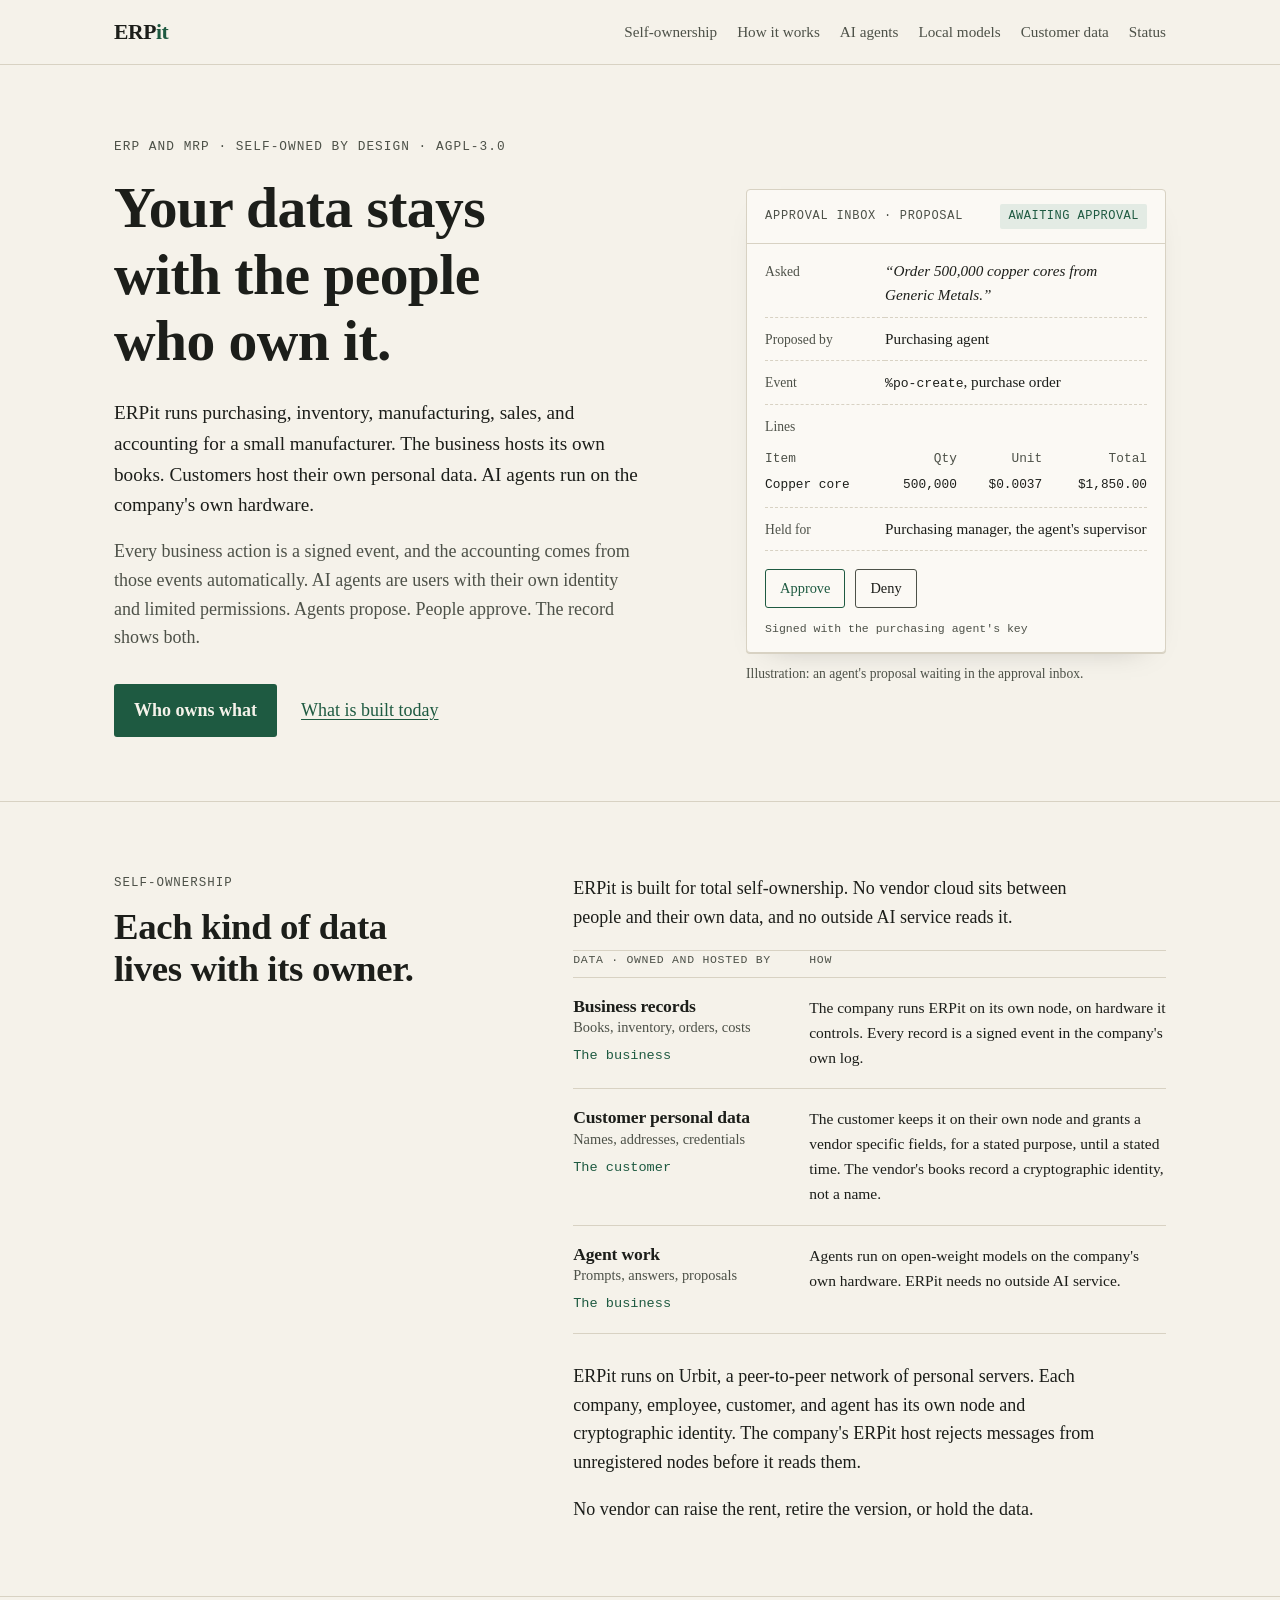
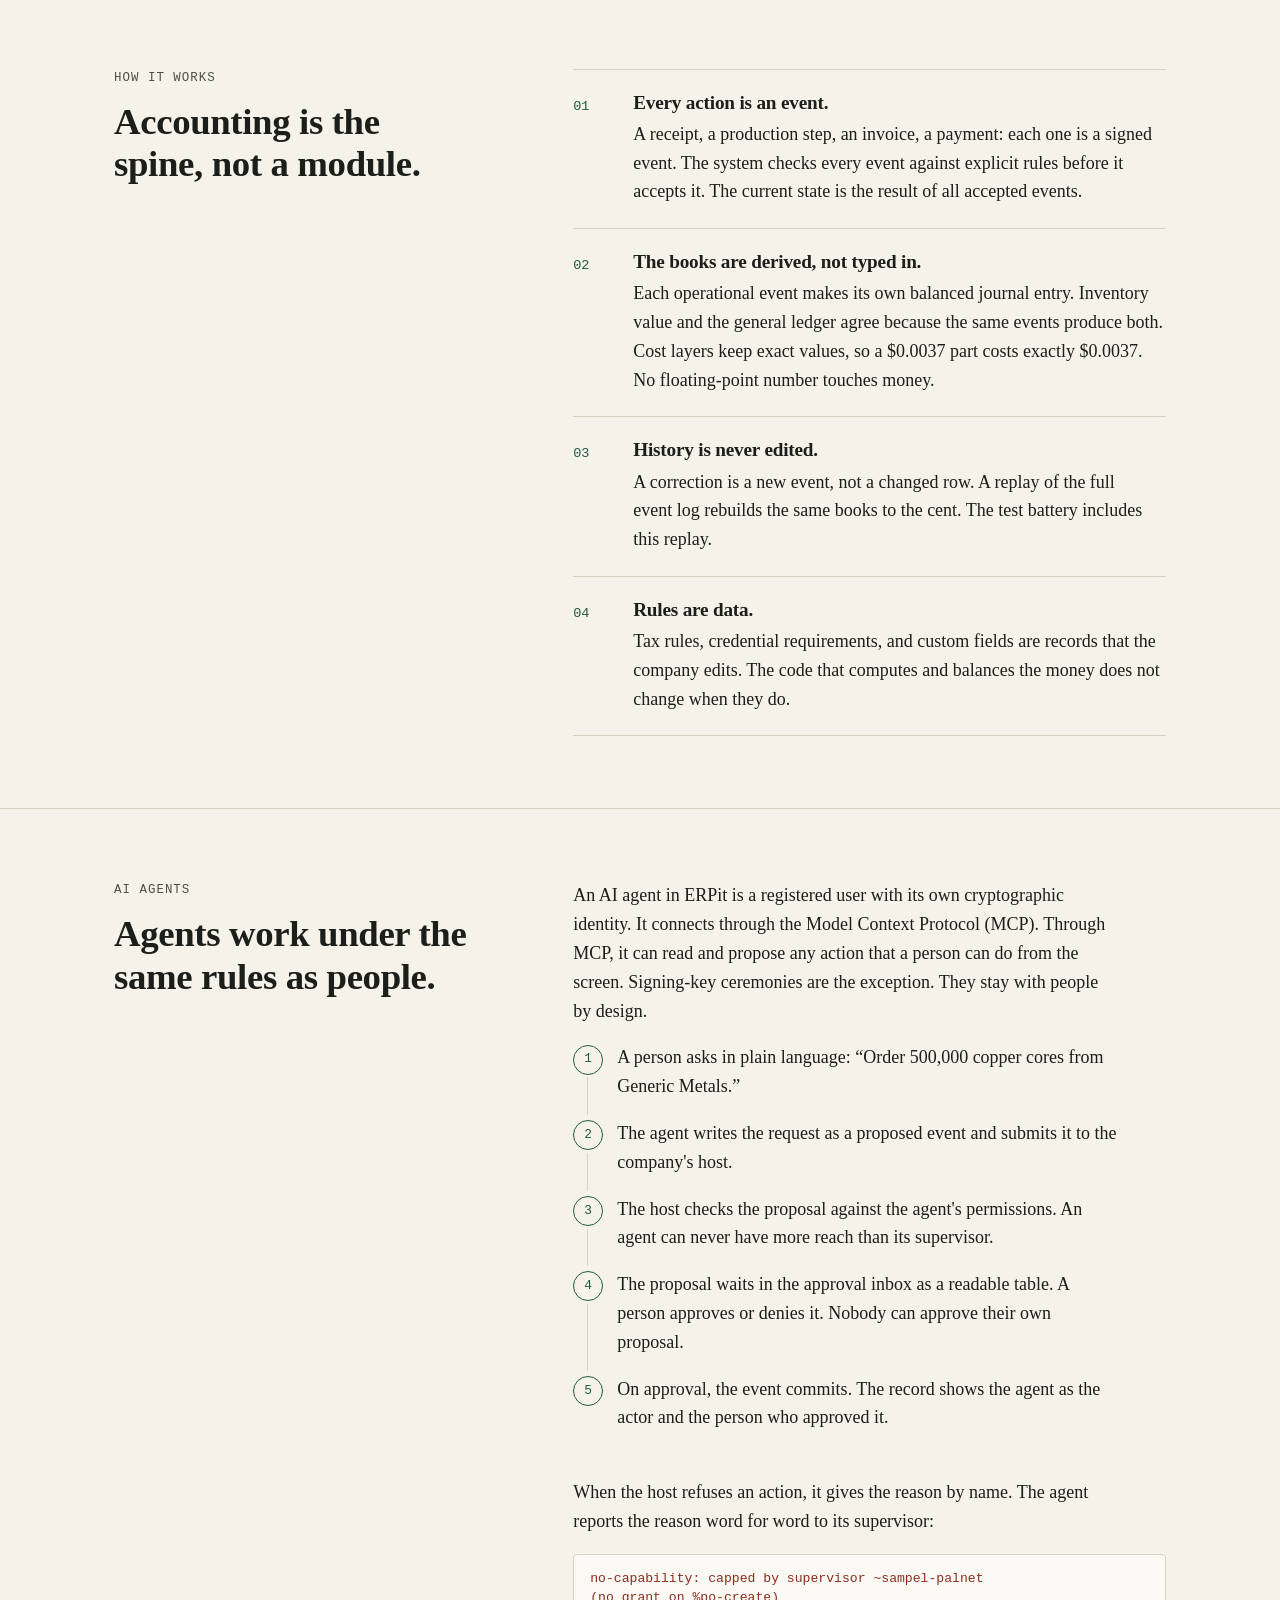
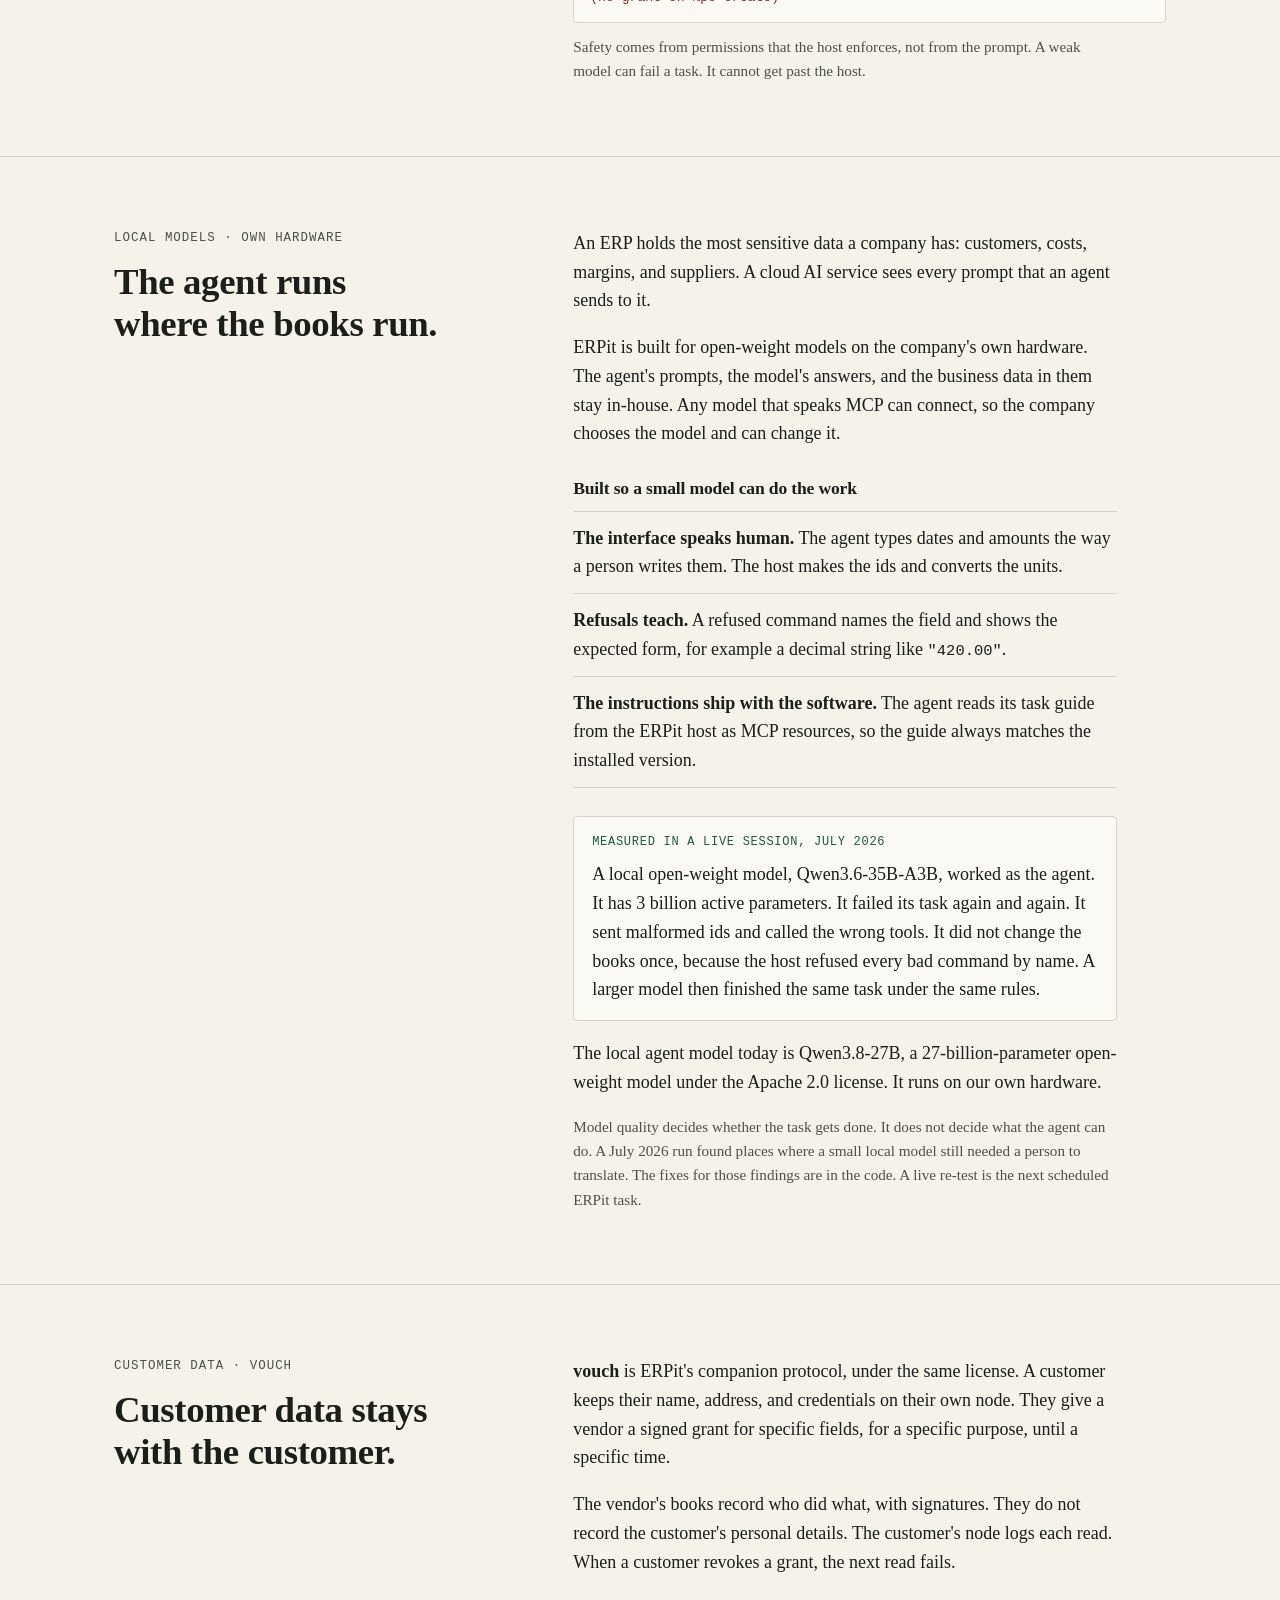
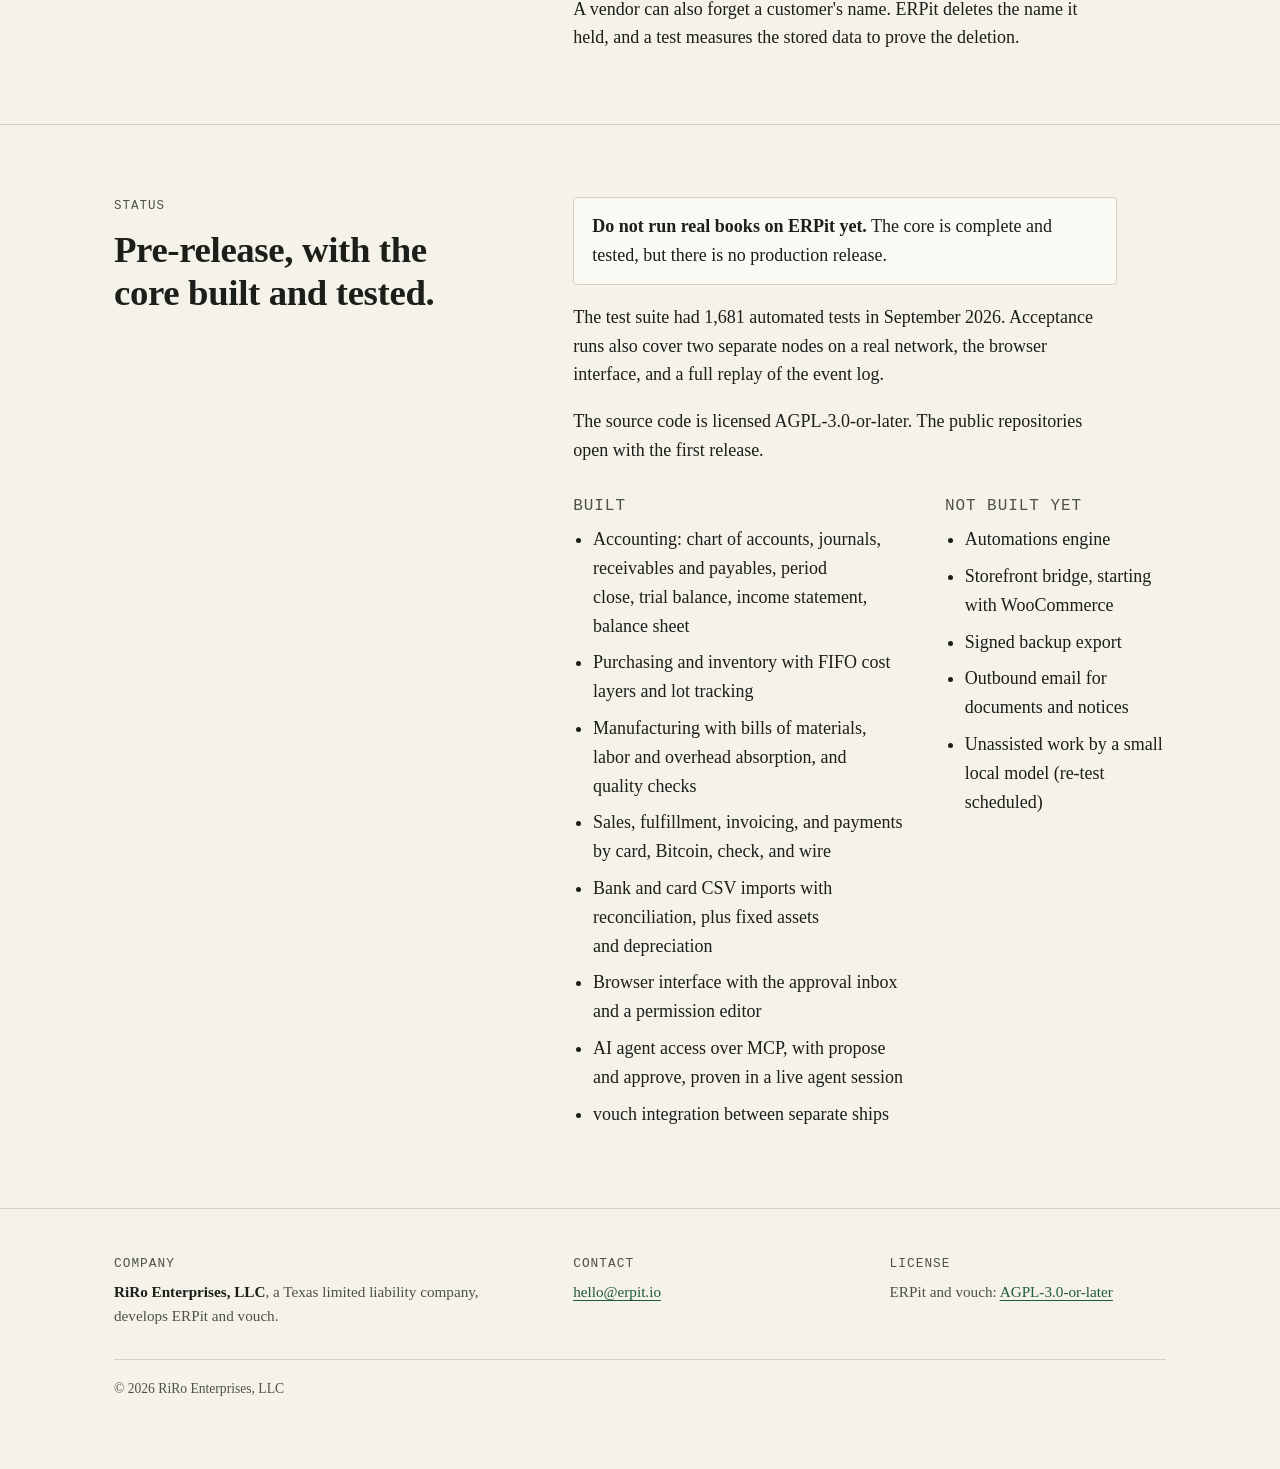
==== commit 22f755bc: "erpit.io: first draft of the one-page site for RiRo Enterprises The page states the self-ownership m" ====
--- a/index.html
+++ b/index.html
@@ -159,7 +159,6 @@
 }
 .facts { margin: 0 0 28px; padding: 0; list-style: none; max-width: var(--measure); border-top: 1px solid var(--rule); }
 .facts li { padding: 12px 0; border-bottom: 1px solid var(--rule); }
-.body .note a { color: inherit; }
 .record { background: var(--panel); border: 1px solid var(--rule); border-radius: 4px; padding: 16px 18px; margin: 0 0 18px; max-width: var(--measure); }
 .record figcaption { font-family: var(--mono); font-size: 0.75rem; letter-spacing: 0.06em; text-transform: uppercase; color: var(--accent); margin: 0 0 8px; }
 .record p { margin: 0; }
@@ -193,12 +192,10 @@
     <nav aria-label="Sections">
       <a href="#ownership">Self-ownership</a>
       <a href="#how">How it works</a>
-      <a href="#urbit">Why Urbit</a>
       <a href="#agents">AI agents</a>
       <a href="#local">Local models</a>
       <a href="#vouch">Customer data</a>
       <a href="#status">Status</a>
-      <a href="#urgit">urgit</a>
     </nav>
   </div>
 </header>
@@ -270,7 +267,7 @@
           <p>Agents run on open-weight models on the company's own hardware. ERPit needs no outside AI service.</p>
         </li>
       </ol>
-      <p>ERPit runs on <a href="https://urbit.org/overview">Urbit</a>, a peer-to-peer network of personal servers. Each company, employee, customer, and agent has its own node and cryptographic identity. The company's ERPit host rejects messages from unregistered nodes before it reads them. <a href="#urbit">Why Urbit fits an ERP</a>.</p>
+      <p>ERPit runs on Urbit, a peer-to-peer network of personal servers. Each company, employee, customer, and agent has its own node and cryptographic identity. The company's ERPit host rejects messages from unregistered nodes before it reads them.</p>
       <p>No vendor can raise the rent, retire the version, or hold the data.</p>
     </div>
   </div>
@@ -311,27 +308,6 @@
   </div>
 </section>
 
-<section id="urbit">
-  <div class="wrap split">
-    <div>
-      <p class="kicker">Why Urbit</p>
-      <h2>An ERP is a set of state machines. Urbit runs state machines.</h2>
-    </div>
-    <div class="body">
-      <p><a href="https://urbit.org/overview">Urbit</a> is a personal server: an operating system and network that each person or company runs for itself. Its design matches what an ERP needs, so ERPit gets these properties from the platform instead of building them on top of a database.</p>
-      <ul class="facts">
-        <li><strong>Every app is an event log.</strong> An Urbit app changes state only by processing events, one at a time, in order. ERP data works the same way: stock moves, orders, invoices, and payments, each with rules for what can happen next.</li>
-        <li><strong>Every event is atomic.</strong> An event either happens completely or not at all. A crash in the middle of a write cannot leave half an invoice in the books.</li>
-        <li><strong>Identity is built in.</strong> Every node has an <a href="https://urbit.org/overview/urbit-explained/urbit-id">Urbit ID</a>: a name, a network address, and a key in one. Each ERPit event carries the signature of the identity that made it. <q>Who did this</q> is a cryptographic fact, not a log line that an administrator can edit.</li>
-        <li><strong>The org chart maps to the network.</strong> Urbit IDs form a hierarchy. An ERPit agent runs on a moon, which is a child identity under its supervisor's node. The network itself records who answers for each agent.</li>
-        <li><strong>Nodes talk directly.</strong> Traffic between nodes is peer-to-peer and encrypted end to end. A vendor's node asks the customer's node for a field when it needs it, so customer data does not have to sit in the vendor's database.</li>
-        <li><strong>It runs on hardware you own.</strong> Urbit runs on almost any Unix computer, from a home server to a rented machine. Self-hosting is the normal case, not an option.</li>
-      </ul>
-      <p class="note">The trade-off: Urbit is young. Its hosting tools trail mainstream cloud tools, and few developers know it yet. ERPit accepts that cost for the properties above.</p>
-    </div>
-  </div>
-</section>
-
 <section id="agents">
   <div class="wrap split">
     <div>
@@ -363,7 +339,7 @@
     <div class="body">
       <p>An ERP holds the most sensitive data a company has: customers, costs, margins, and suppliers. A cloud AI service sees every prompt that an agent sends to it.</p>
       <p>ERPit is built for open-weight models on the company's own hardware. The agent's prompts, the model's answers, and the business data in them stay in-house. Any model that speaks MCP can connect, so the company chooses the model and can change it.</p>
-      <h3 class="sub">Built so a local model can do the work</h3>
+      <h3 class="sub">Built so a small model can do the work</h3>
       <ul class="facts">
         <li><strong>The interface speaks human.</strong> The agent types dates and amounts the way a person writes them. The host makes the ids and converts the units.</li>
         <li><strong>Refusals teach.</strong> A refused command names the field and shows the expected form, for example a decimal string like <code>"420.00"</code>.</li>
@@ -434,29 +410,6 @@
   </div>
 </section>
 
-<section id="urgit">
-  <div class="wrap split">
-    <div>
-      <p class="kicker">Side work · urgit</p>
-      <h2>The same idea, applied to source code.</h2>
-    </div>
-    <div class="body">
-      <p>We also contribute to <a href="https://github.com/yapishu/urgit">urgit</a>, which turns an Urbit node into a Git host and code-review site. Standard Git clients clone from it and push to it. Repositories, permissions, forks, and pull requests stay on the owner's node. We use urgit on our own node every day.</p>
-      <h3 class="sub">Our contributions</h3>
-      <ul class="facts">
-        <li>Fixes that let stock <code>git</code> clients work with urgit without HTTP errors</li>
-        <li>Faster packing: three steps in the pack path changed from quadratic to linear time</li>
-        <li>Large repositories served in chunks, with visible transfer progress</li>
-        <li>Per-repository access control and pull requests that target a branch</li>
-        <li>Repository access granted through membership in an Urbit group</li>
-        <li>A measured profile of node-to-node transfers: urgit's own code takes about 0.1% of the time, and the rest is in the network layer</li>
-      </ul>
-      <p>In progress: native continuous integration. The urgit node schedules each build, and an outside runner executes it in a fresh virtual machine that is discarded afterward. The design is <a href="https://github.com/yapishu/urgit/pull/16">open for review upstream</a>.</p>
-      <p class="note"><a href="https://github.com/yapishu/urgit/pulls?q=is%3Apr+author%3Awundrellama+is%3Amerged">11 merged pull requests</a> as of October 2026.</p>
-    </div>
-  </div>
-</section>
-
 </main>
 
 <footer id="company">
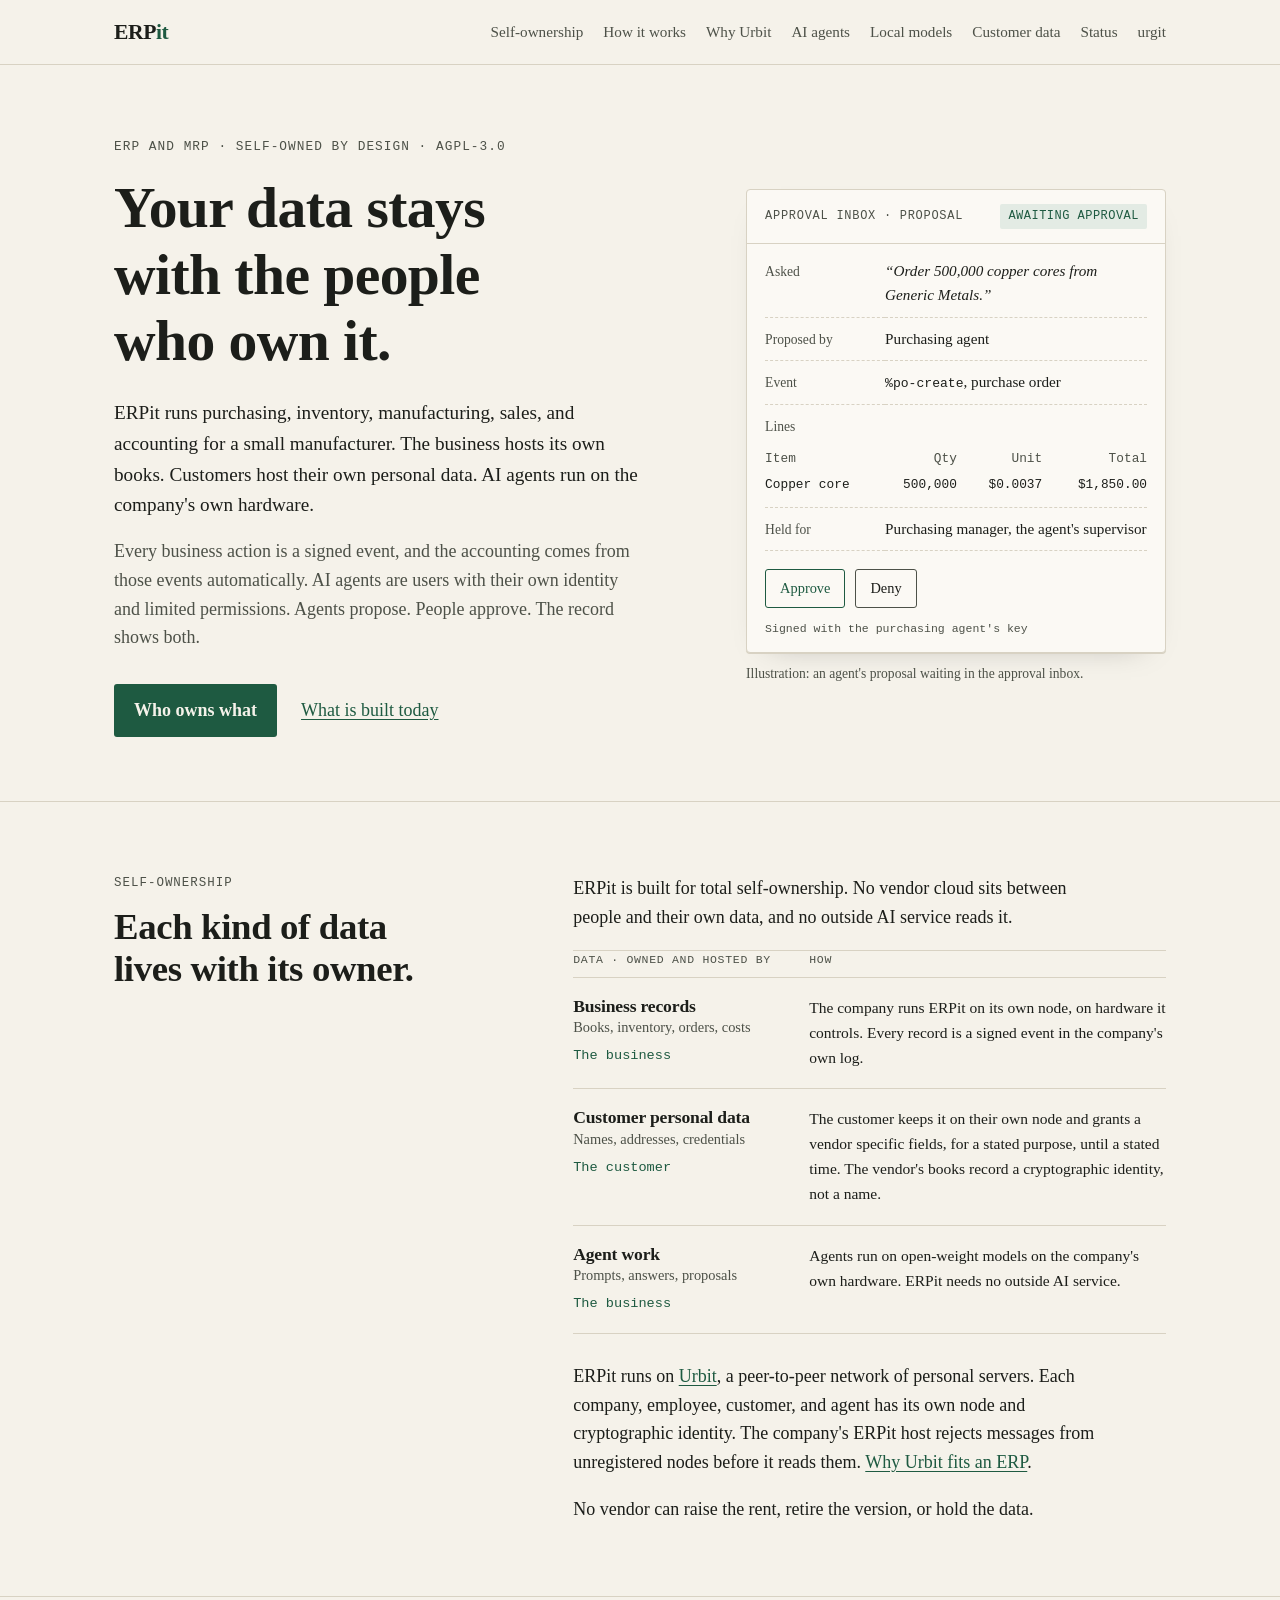
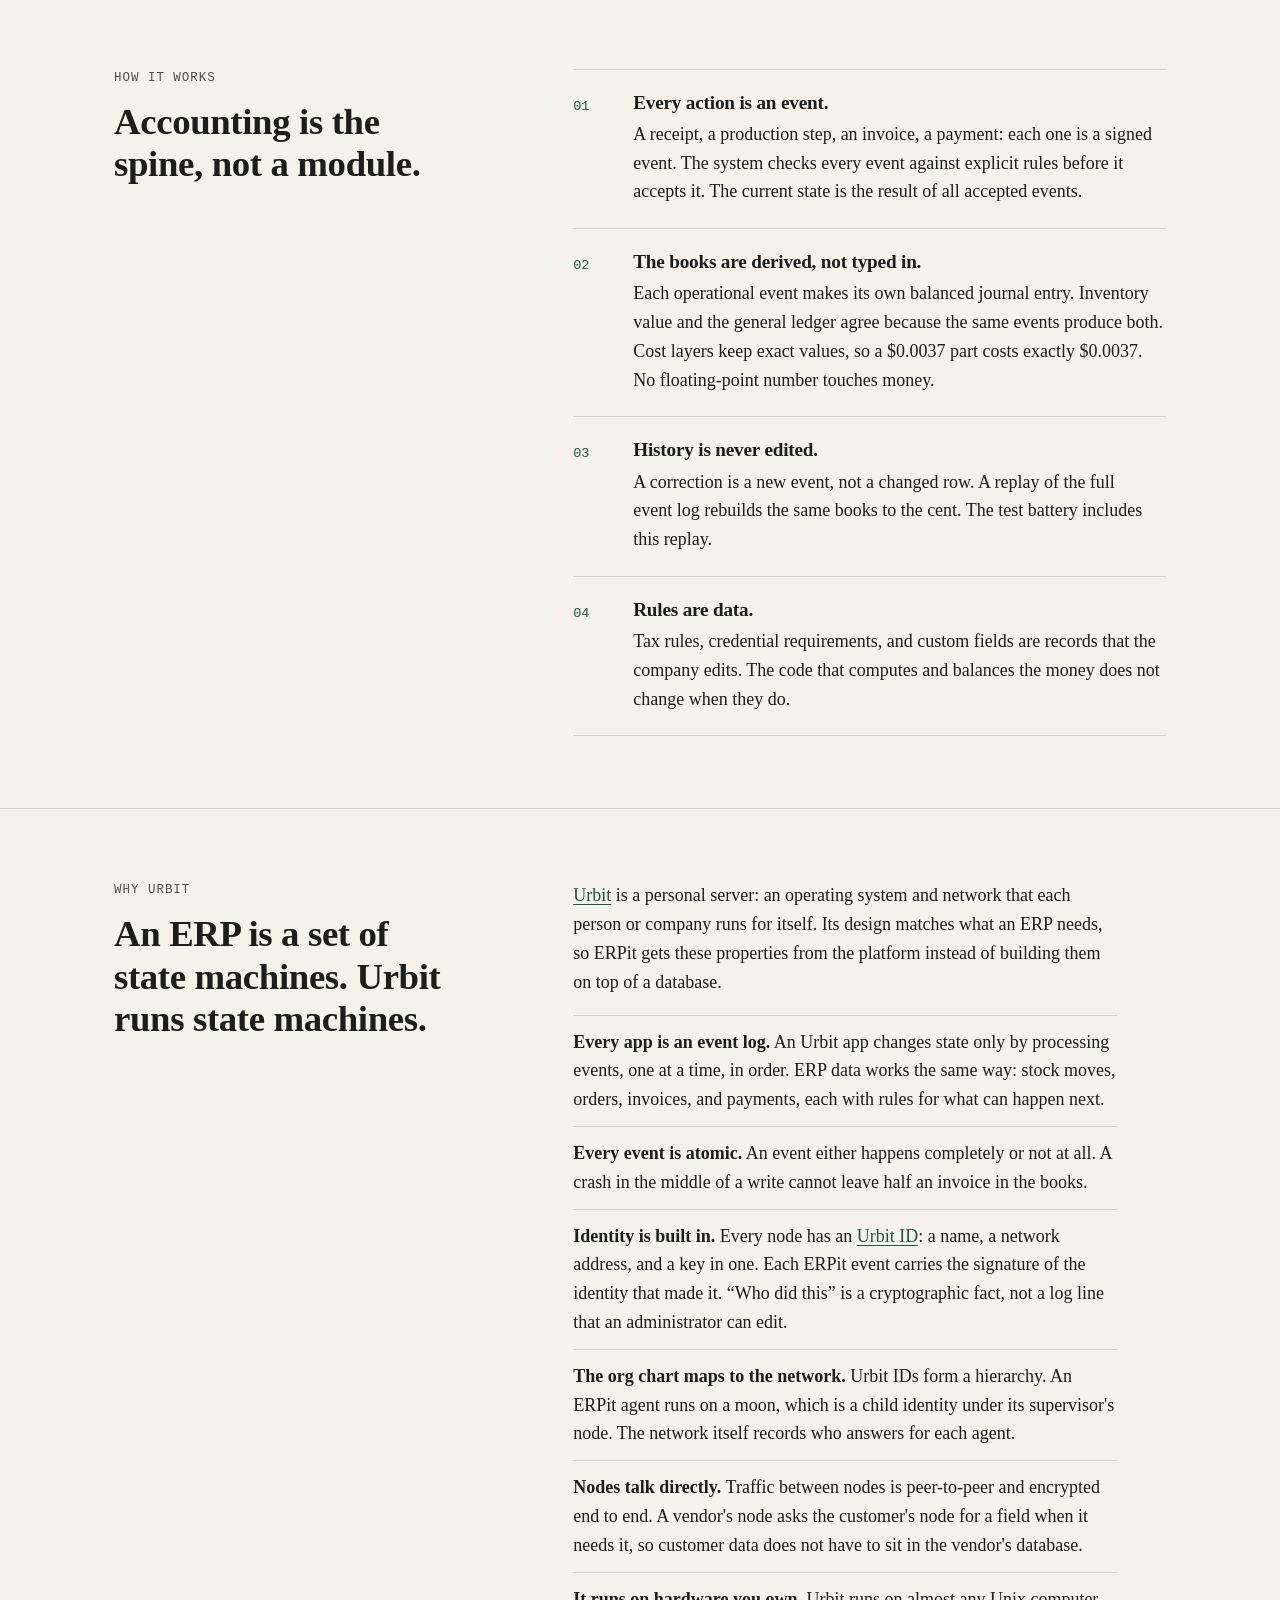
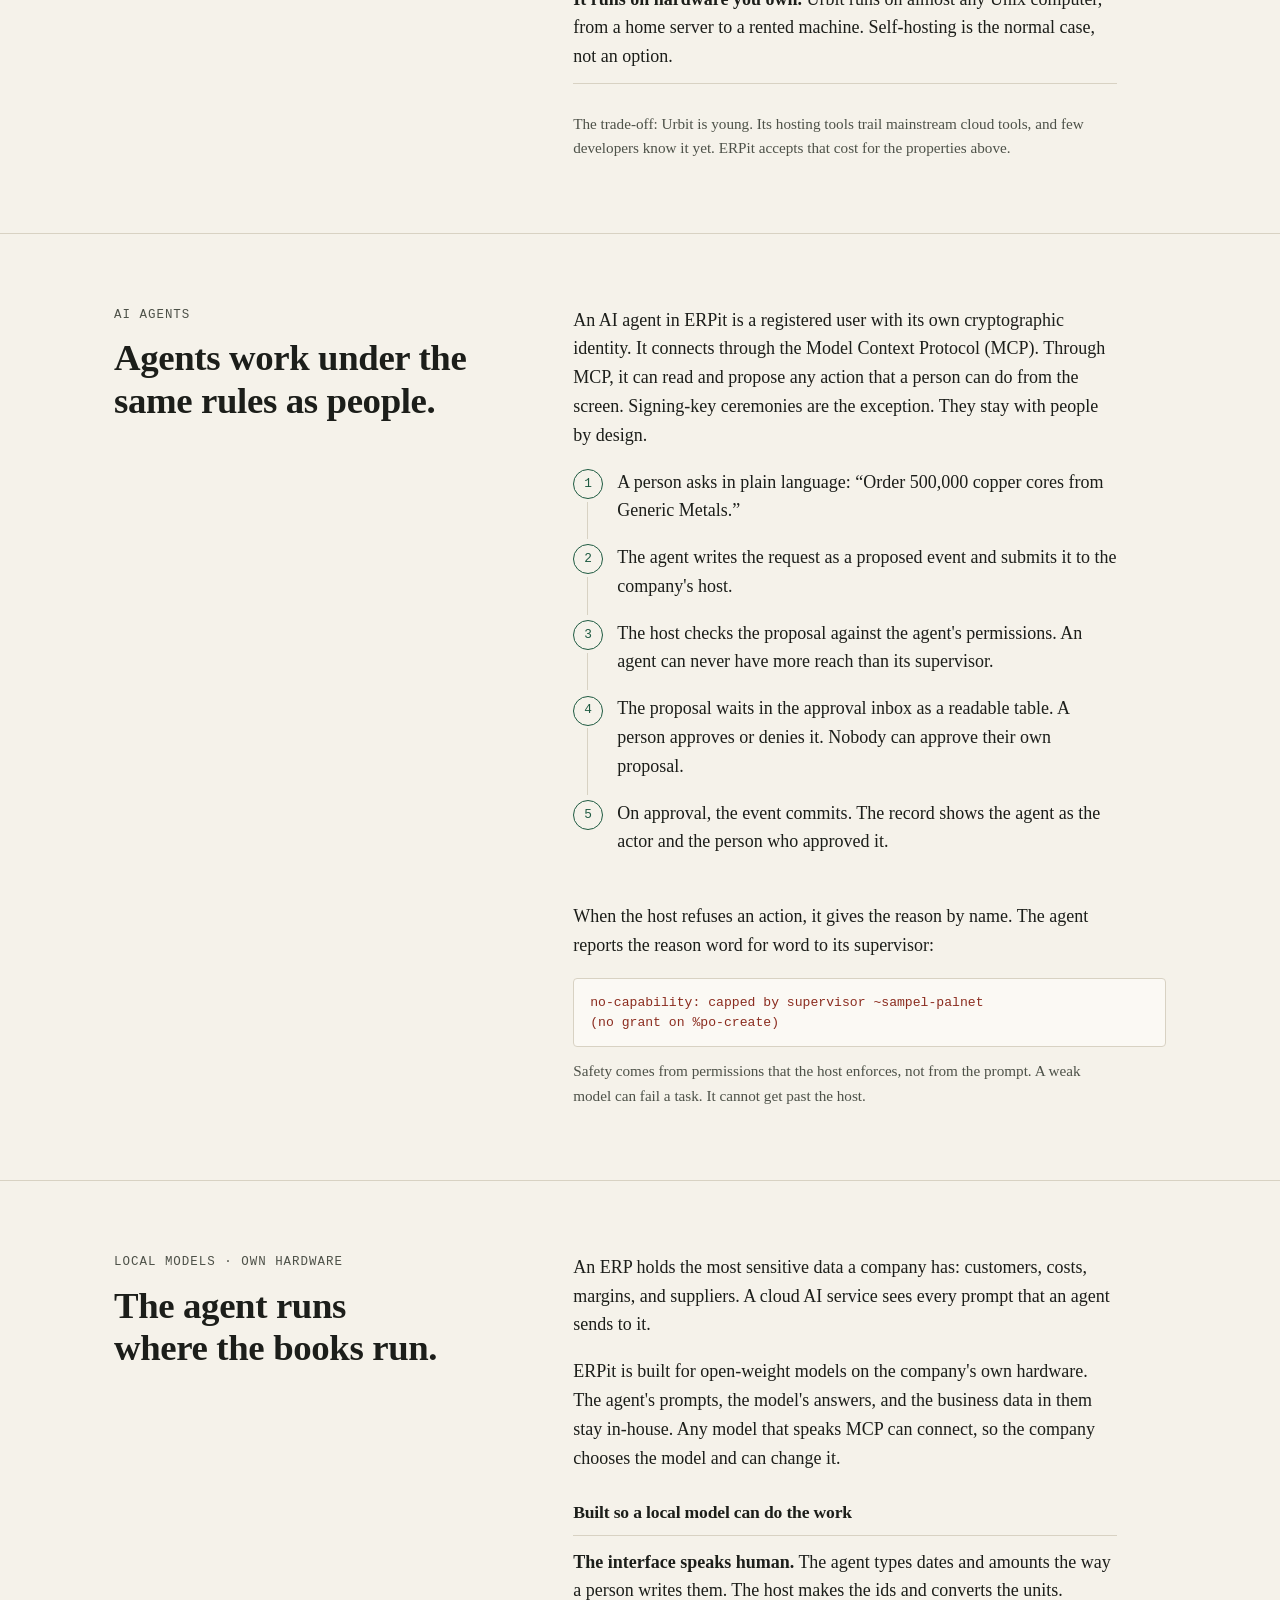
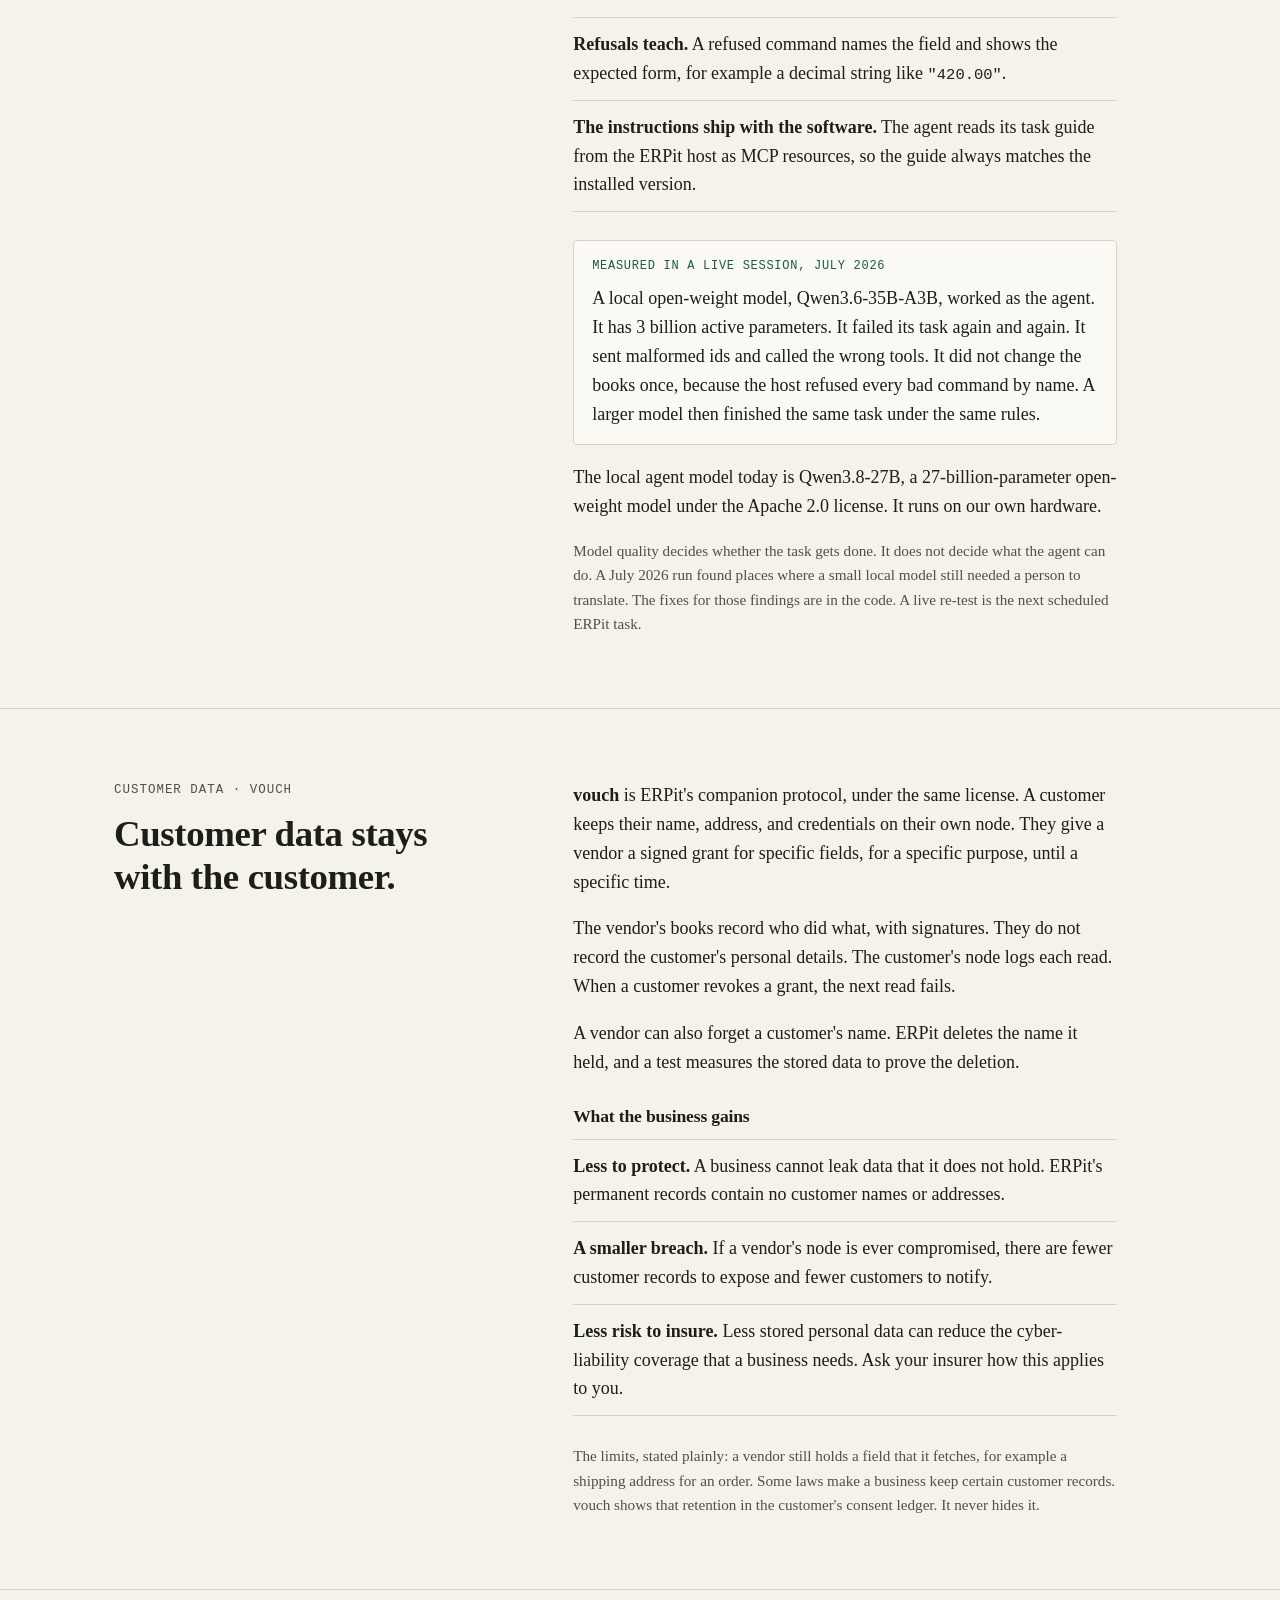
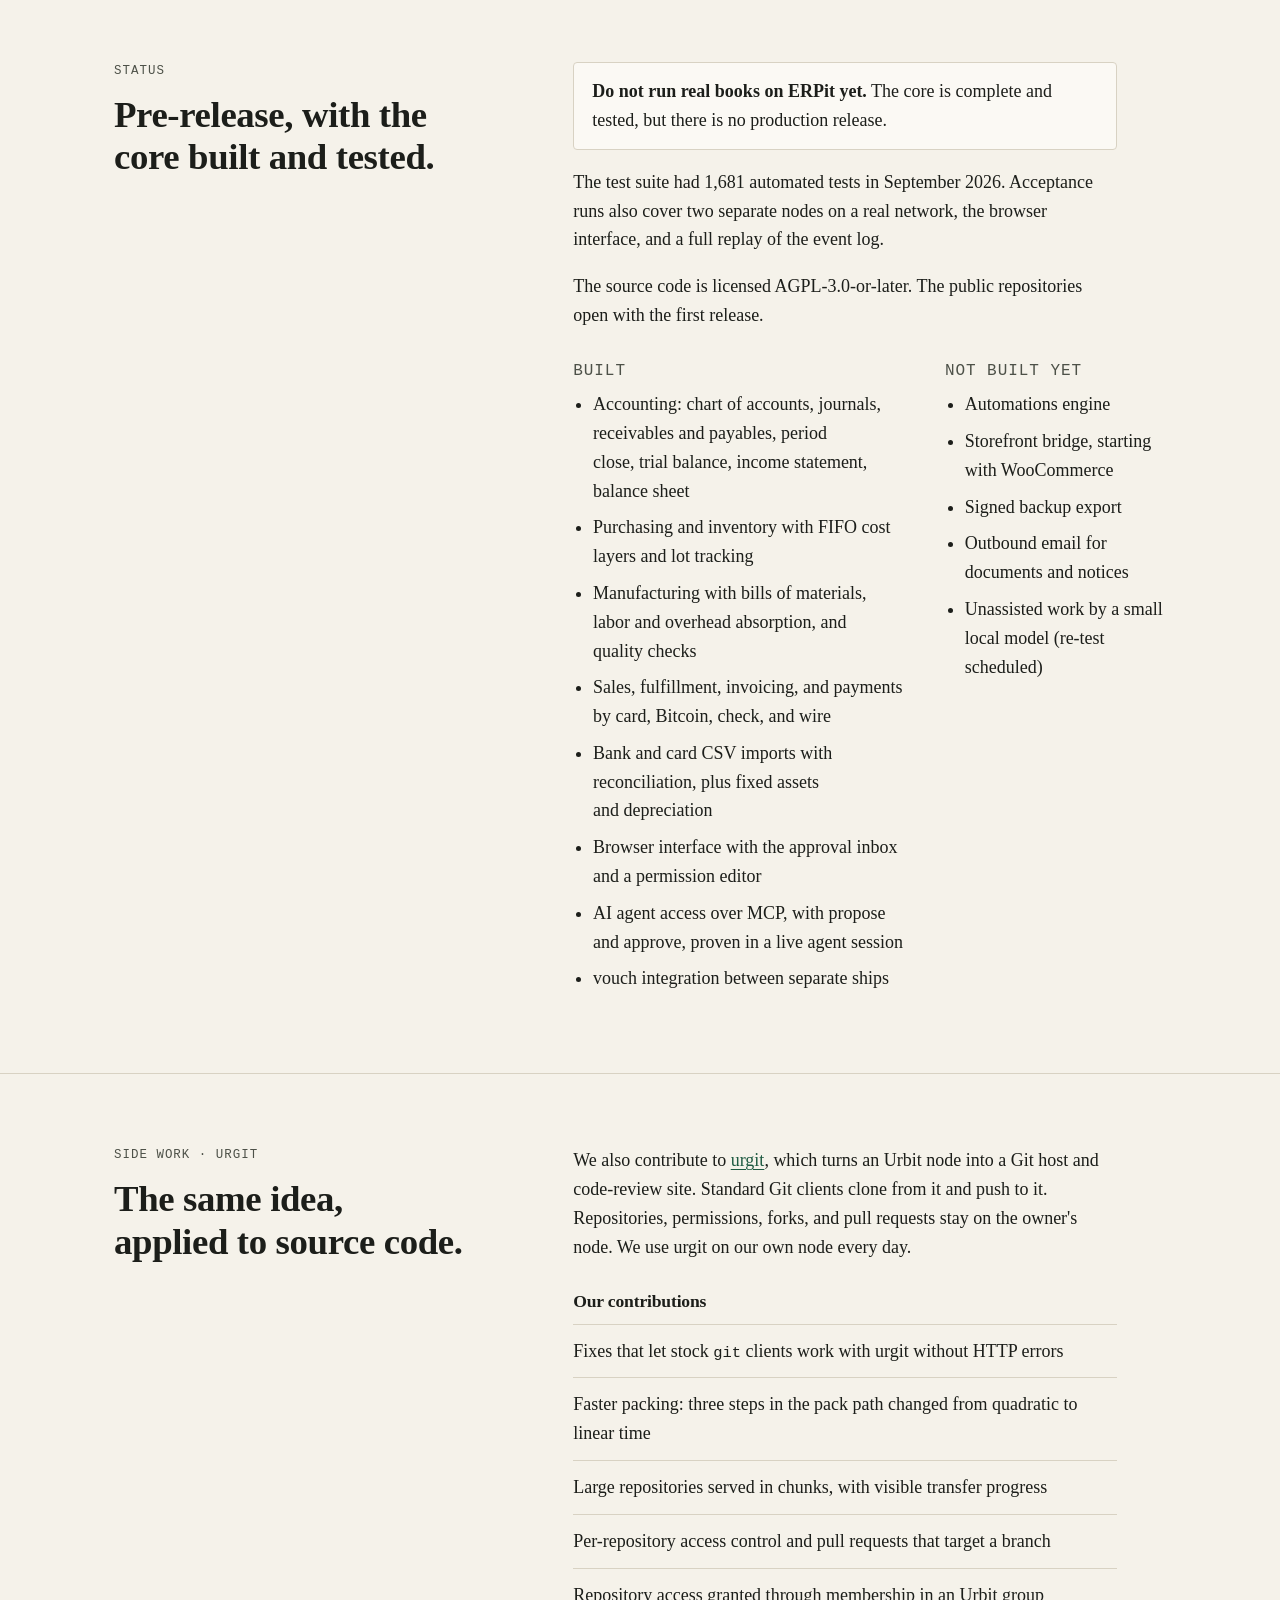
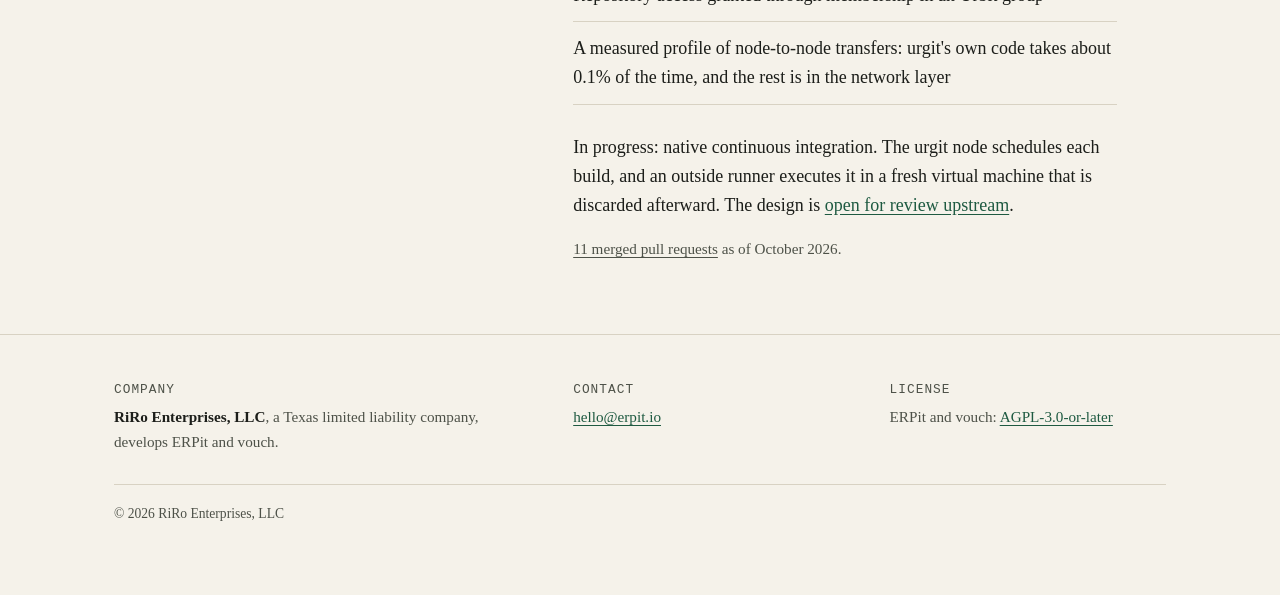
==== commit 2a2057e9: "erpit.io: state what a business gains when customer data stays with the customer The customer-data s" ====
--- a/index.html
+++ b/index.html
@@ -159,6 +159,7 @@
 }
 .facts { margin: 0 0 28px; padding: 0; list-style: none; max-width: var(--measure); border-top: 1px solid var(--rule); }
 .facts li { padding: 12px 0; border-bottom: 1px solid var(--rule); }
+.body .note a { color: inherit; }
 .record { background: var(--panel); border: 1px solid var(--rule); border-radius: 4px; padding: 16px 18px; margin: 0 0 18px; max-width: var(--measure); }
 .record figcaption { font-family: var(--mono); font-size: 0.75rem; letter-spacing: 0.06em; text-transform: uppercase; color: var(--accent); margin: 0 0 8px; }
 .record p { margin: 0; }
@@ -192,10 +193,12 @@
     <nav aria-label="Sections">
       <a href="#ownership">Self-ownership</a>
       <a href="#how">How it works</a>
+      <a href="#urbit">Why Urbit</a>
       <a href="#agents">AI agents</a>
       <a href="#local">Local models</a>
       <a href="#vouch">Customer data</a>
       <a href="#status">Status</a>
+      <a href="#urgit">urgit</a>
     </nav>
   </div>
 </header>
@@ -267,7 +270,7 @@
           <p>Agents run on open-weight models on the company's own hardware. ERPit needs no outside AI service.</p>
         </li>
       </ol>
-      <p>ERPit runs on Urbit, a peer-to-peer network of personal servers. Each company, employee, customer, and agent has its own node and cryptographic identity. The company's ERPit host rejects messages from unregistered nodes before it reads them.</p>
+      <p>ERPit runs on <a href="https://urbit.org/overview">Urbit</a>, a peer-to-peer network of personal servers. Each company, employee, customer, and agent has its own node and cryptographic identity. The company's ERPit host rejects messages from unregistered nodes before it reads them. <a href="#urbit">Why Urbit fits an ERP</a>.</p>
       <p>No vendor can raise the rent, retire the version, or hold the data.</p>
     </div>
   </div>
@@ -308,6 +311,27 @@
   </div>
 </section>
 
+<section id="urbit">
+  <div class="wrap split">
+    <div>
+      <p class="kicker">Why Urbit</p>
+      <h2>An ERP is a set of state machines. Urbit runs state machines.</h2>
+    </div>
+    <div class="body">
+      <p><a href="https://urbit.org/overview">Urbit</a> is a personal server: an operating system and network that each person or company runs for itself. Its design matches what an ERP needs, so ERPit gets these properties from the platform instead of building them on top of a database.</p>
+      <ul class="facts">
+        <li><strong>Every app is an event log.</strong> An Urbit app changes state only by processing events, one at a time, in order. ERP data works the same way: stock moves, orders, invoices, and payments, each with rules for what can happen next.</li>
+        <li><strong>Every event is atomic.</strong> An event either happens completely or not at all. A crash in the middle of a write cannot leave half an invoice in the books.</li>
+        <li><strong>Identity is built in.</strong> Every node has an <a href="https://urbit.org/overview/urbit-explained/urbit-id">Urbit ID</a>: a name, a network address, and a key in one. Each ERPit event carries the signature of the identity that made it. <q>Who did this</q> is a cryptographic fact, not a log line that an administrator can edit.</li>
+        <li><strong>The org chart maps to the network.</strong> Urbit IDs form a hierarchy. An ERPit agent runs on a moon, which is a child identity under its supervisor's node. The network itself records who answers for each agent.</li>
+        <li><strong>Nodes talk directly.</strong> Traffic between nodes is peer-to-peer and encrypted end to end. A vendor's node asks the customer's node for a field when it needs it, so customer data does not have to sit in the vendor's database.</li>
+        <li><strong>It runs on hardware you own.</strong> Urbit runs on almost any Unix computer, from a home server to a rented machine. Self-hosting is the normal case, not an option.</li>
+      </ul>
+      <p class="note">The trade-off: Urbit is young. Its hosting tools trail mainstream cloud tools, and few developers know it yet. ERPit accepts that cost for the properties above.</p>
+    </div>
+  </div>
+</section>
+
 <section id="agents">
   <div class="wrap split">
     <div>
@@ -339,7 +363,7 @@
     <div class="body">
       <p>An ERP holds the most sensitive data a company has: customers, costs, margins, and suppliers. A cloud AI service sees every prompt that an agent sends to it.</p>
       <p>ERPit is built for open-weight models on the company's own hardware. The agent's prompts, the model's answers, and the business data in them stay in-house. Any model that speaks MCP can connect, so the company chooses the model and can change it.</p>
-      <h3 class="sub">Built so a small model can do the work</h3>
+      <h3 class="sub">Built so a local model can do the work</h3>
       <ul class="facts">
         <li><strong>The interface speaks human.</strong> The agent types dates and amounts the way a person writes them. The host makes the ids and converts the units.</li>
         <li><strong>Refusals teach.</strong> A refused command names the field and shows the expected form, for example a decimal string like <code>"420.00"</code>.</li>
@@ -365,6 +389,13 @@
       <p><strong>vouch</strong> is ERPit's companion protocol, under the same license. A customer keeps their name, address, and credentials on their own node. They give a vendor a signed grant for specific fields, for a specific purpose, until a specific time.</p>
       <p>The vendor's books record who did what, with signatures. They do not record the customer's personal details. The customer's node logs each read. When a customer revokes a grant, the next read fails.</p>
       <p>A vendor can also forget a customer's name. ERPit deletes the name it held, and a test measures the stored data to prove the deletion.</p>
+      <h3 class="sub">What the business gains</h3>
+      <ul class="facts">
+        <li><strong>Less to protect.</strong> A business cannot leak data that it does not hold. ERPit's permanent records contain no customer names or addresses.</li>
+        <li><strong>A smaller breach.</strong> If a vendor's node is ever compromised, there are fewer customer records to expose and fewer customers to notify.</li>
+        <li><strong>Less risk to insure.</strong> Less stored personal data can reduce the cyber-liability coverage that a business needs. Ask your insurer how this applies to you.</li>
+      </ul>
+      <p class="note">The limits, stated plainly: a vendor still holds a field that it fetches, for example a shipping address for an order. Some laws make a business keep certain customer records. vouch shows that retention in the customer's consent ledger. It never hides it.</p>
     </div>
   </div>
 </section>
@@ -410,6 +441,29 @@
   </div>
 </section>
 
+<section id="urgit">
+  <div class="wrap split">
+    <div>
+      <p class="kicker">Side work · urgit</p>
+      <h2>The same idea, applied to source code.</h2>
+    </div>
+    <div class="body">
+      <p>We also contribute to <a href="https://github.com/yapishu/urgit">urgit</a>, which turns an Urbit node into a Git host and code-review site. Standard Git clients clone from it and push to it. Repositories, permissions, forks, and pull requests stay on the owner's node. We use urgit on our own node every day.</p>
+      <h3 class="sub">Our contributions</h3>
+      <ul class="facts">
+        <li>Fixes that let stock <code>git</code> clients work with urgit without HTTP errors</li>
+        <li>Faster packing: three steps in the pack path changed from quadratic to linear time</li>
+        <li>Large repositories served in chunks, with visible transfer progress</li>
+        <li>Per-repository access control and pull requests that target a branch</li>
+        <li>Repository access granted through membership in an Urbit group</li>
+        <li>A measured profile of node-to-node transfers: urgit's own code takes about 0.1% of the time, and the rest is in the network layer</li>
+      </ul>
+      <p>In progress: native continuous integration. The urgit node schedules each build, and an outside runner executes it in a fresh virtual machine that is discarded afterward. The design is <a href="https://github.com/yapishu/urgit/pull/16">open for review upstream</a>.</p>
+      <p class="note"><a href="https://github.com/yapishu/urgit/pulls?q=is%3Apr+author%3Awundrellama+is%3Amerged">11 merged pull requests</a> as of October 2026.</p>
+    </div>
+  </div>
+</section>
+
 </main>
 
 <footer id="company">
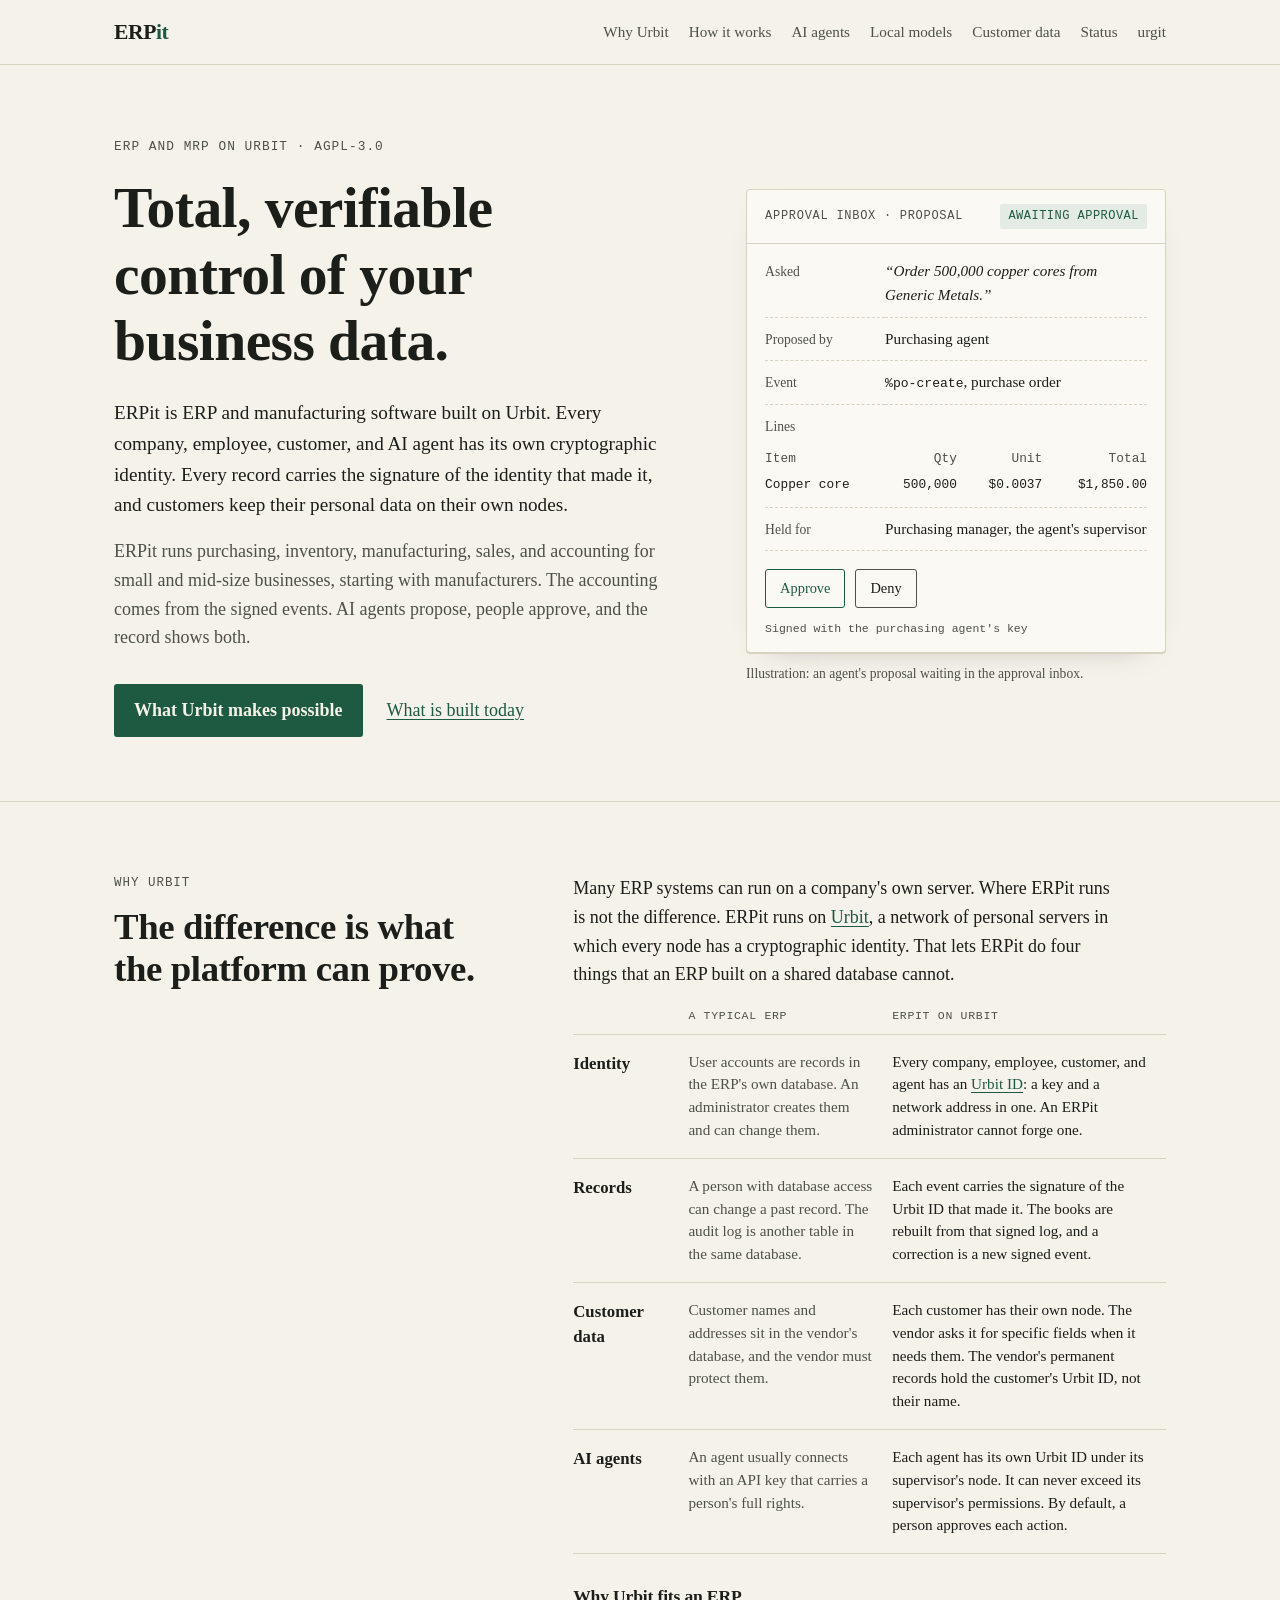
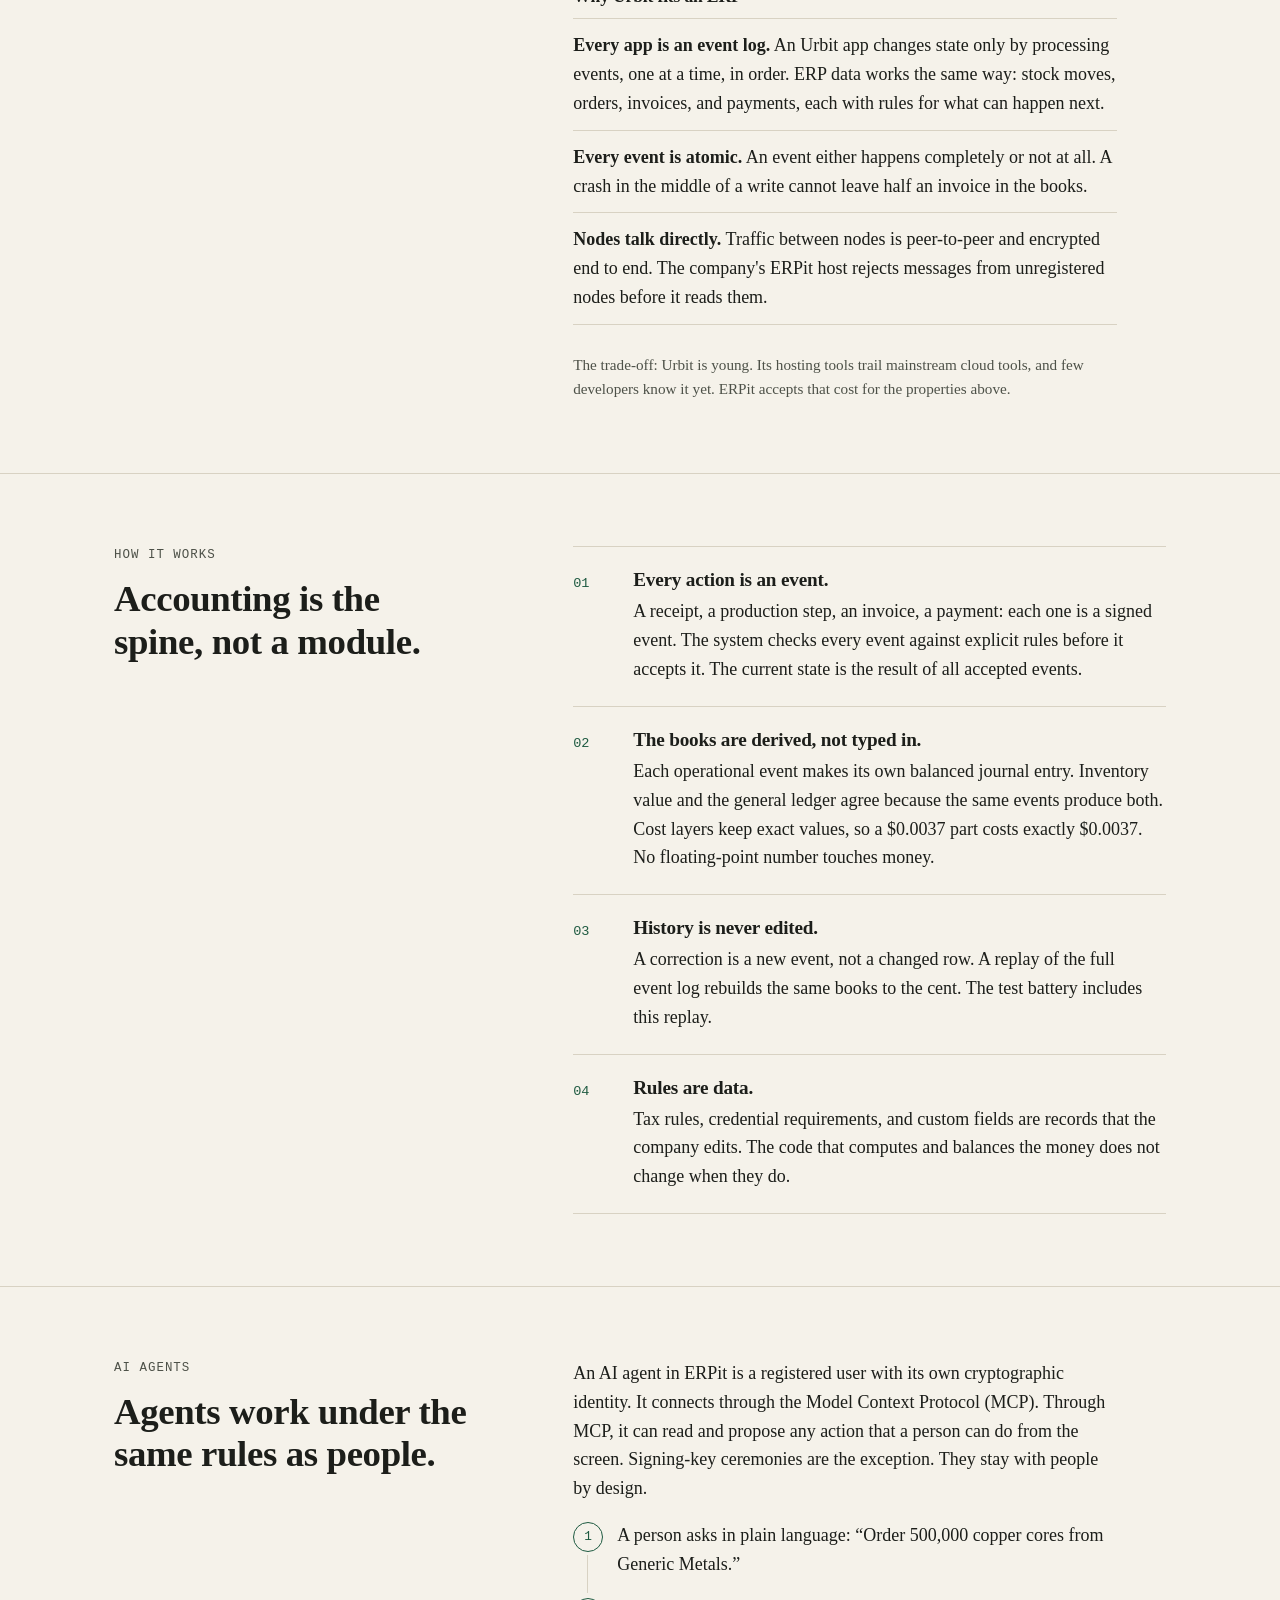
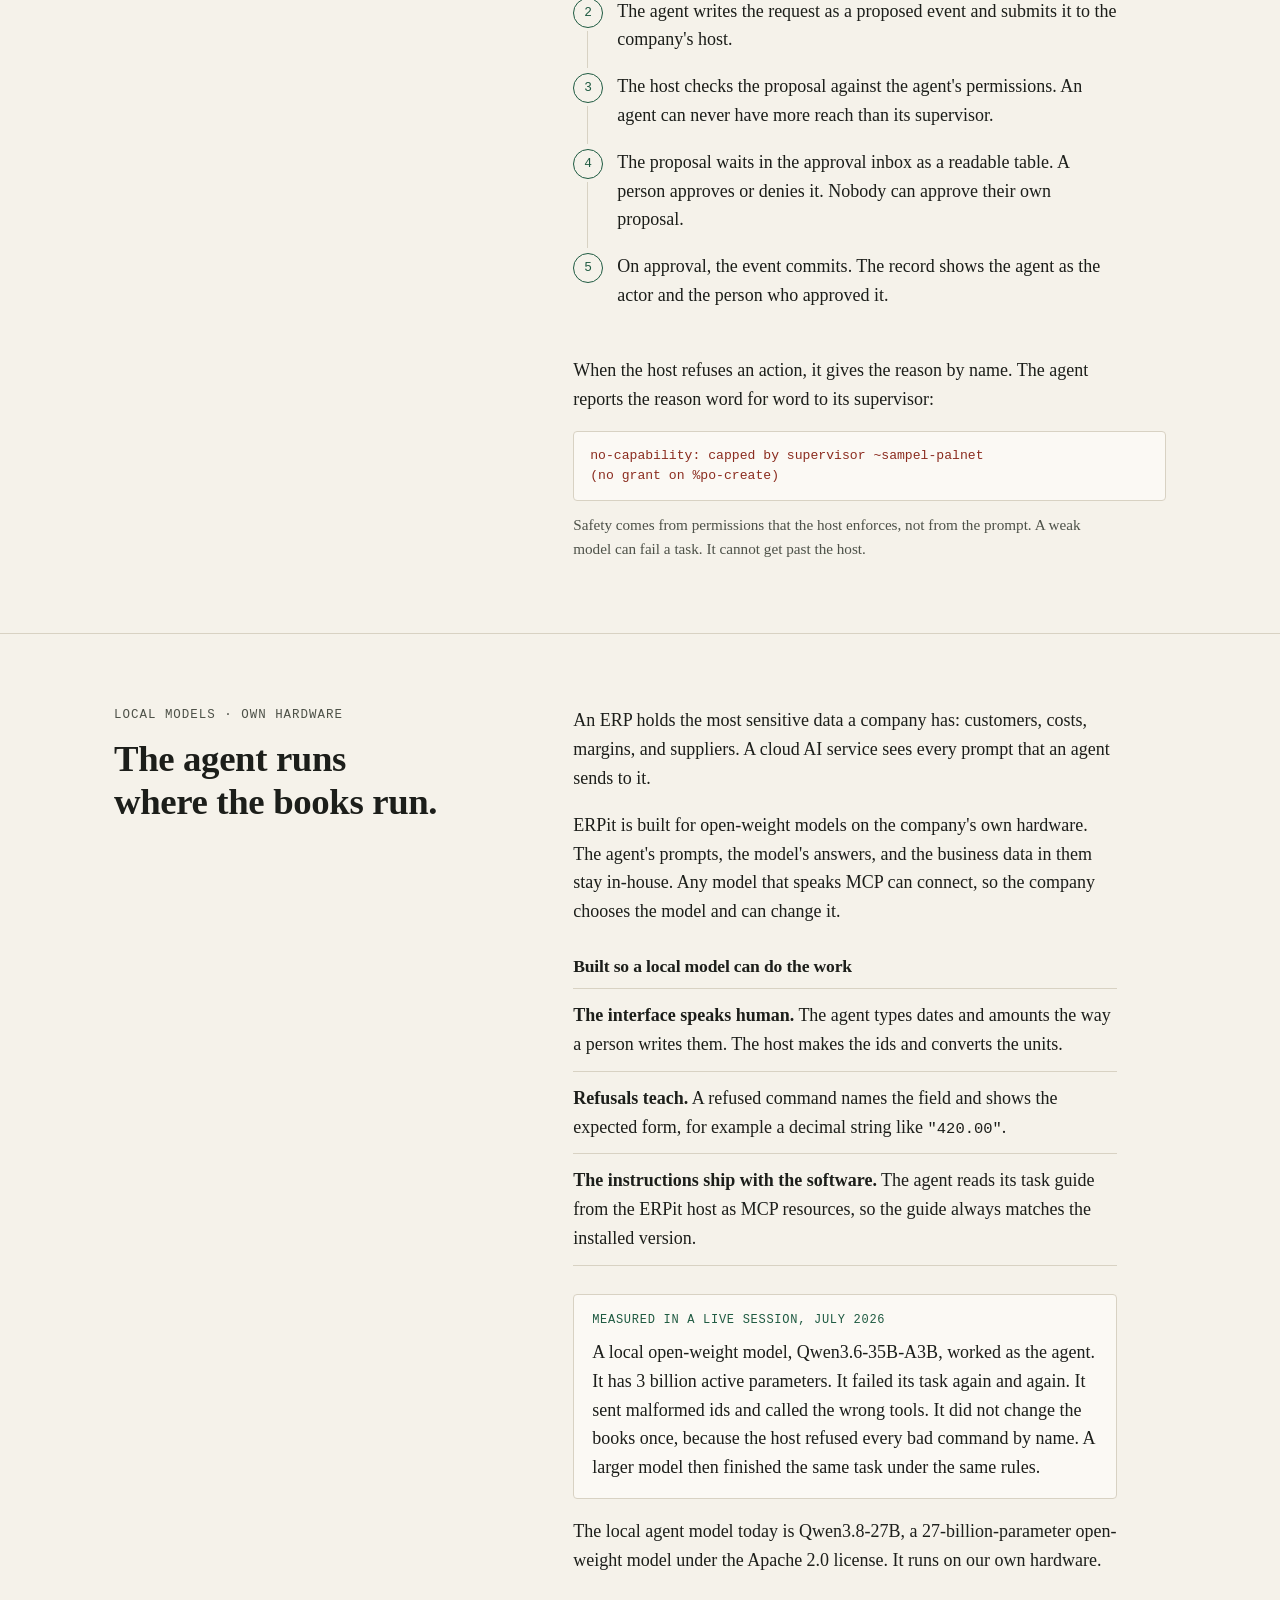
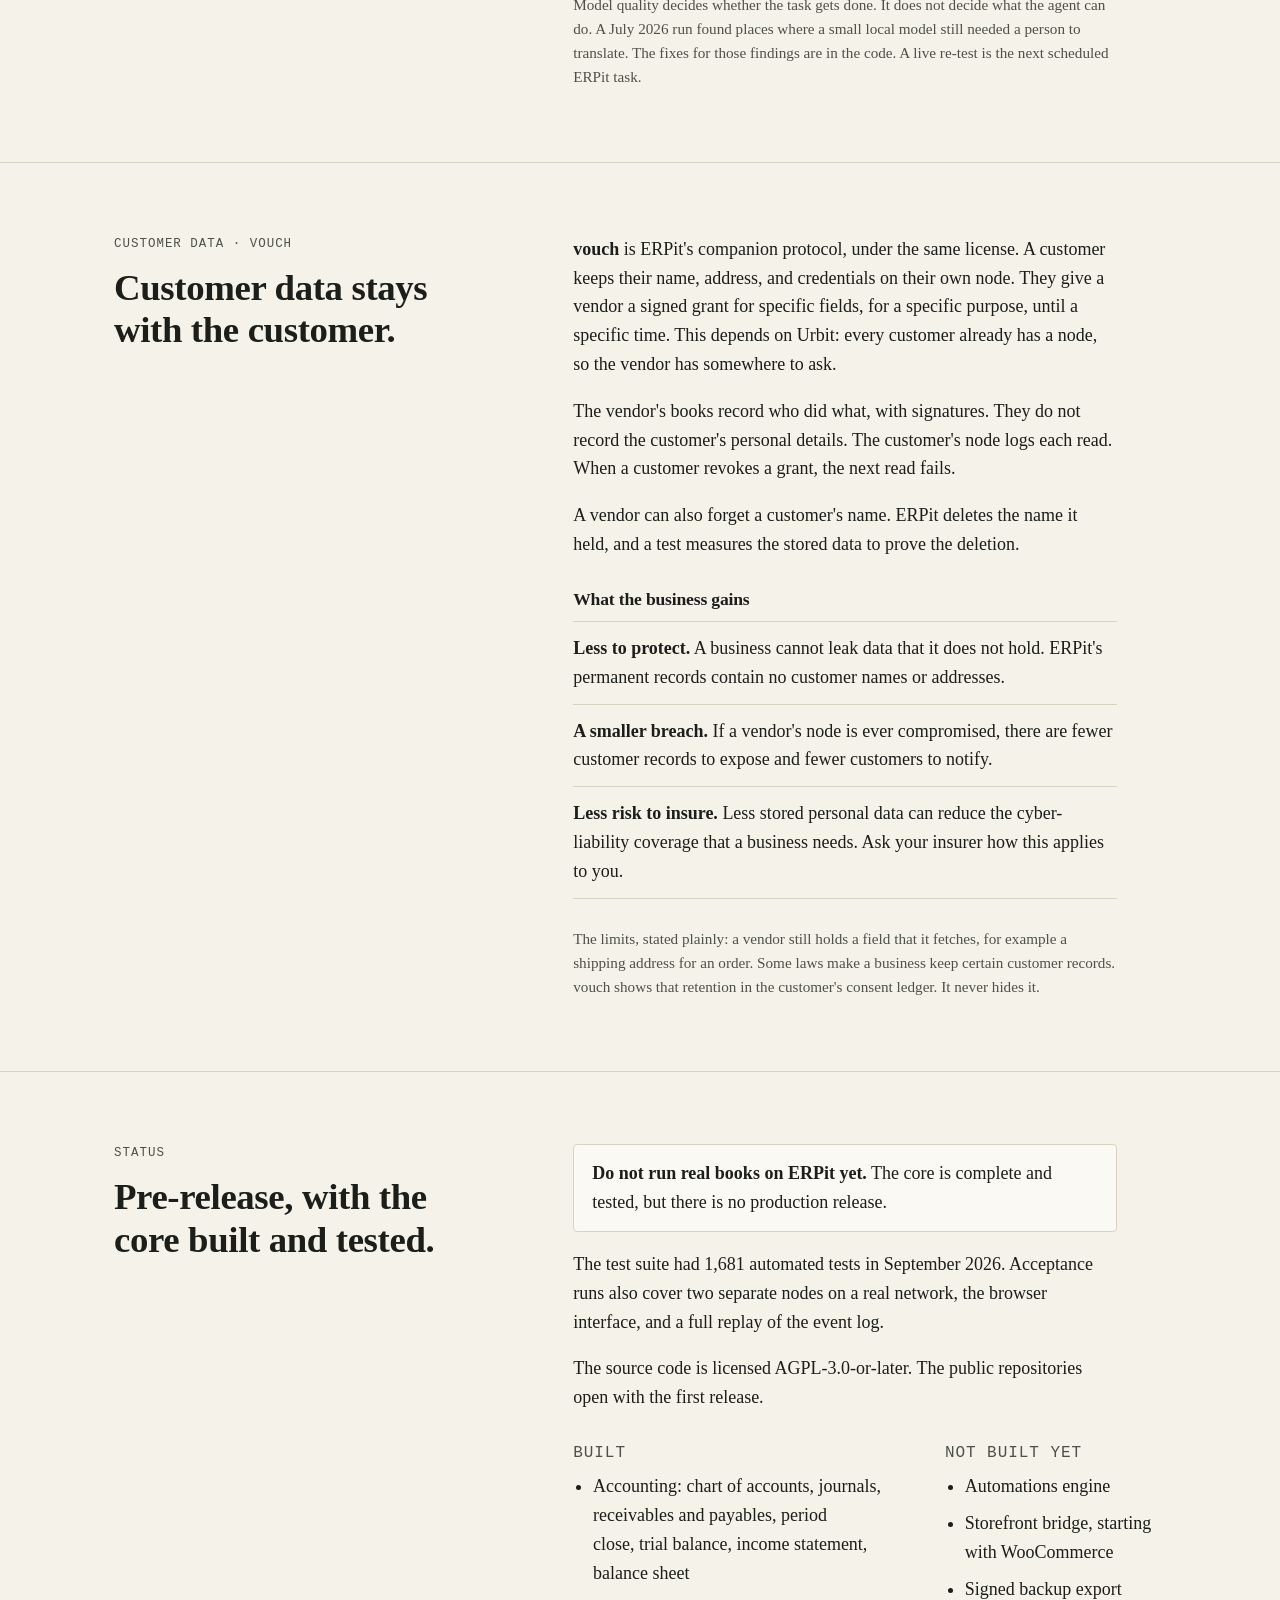
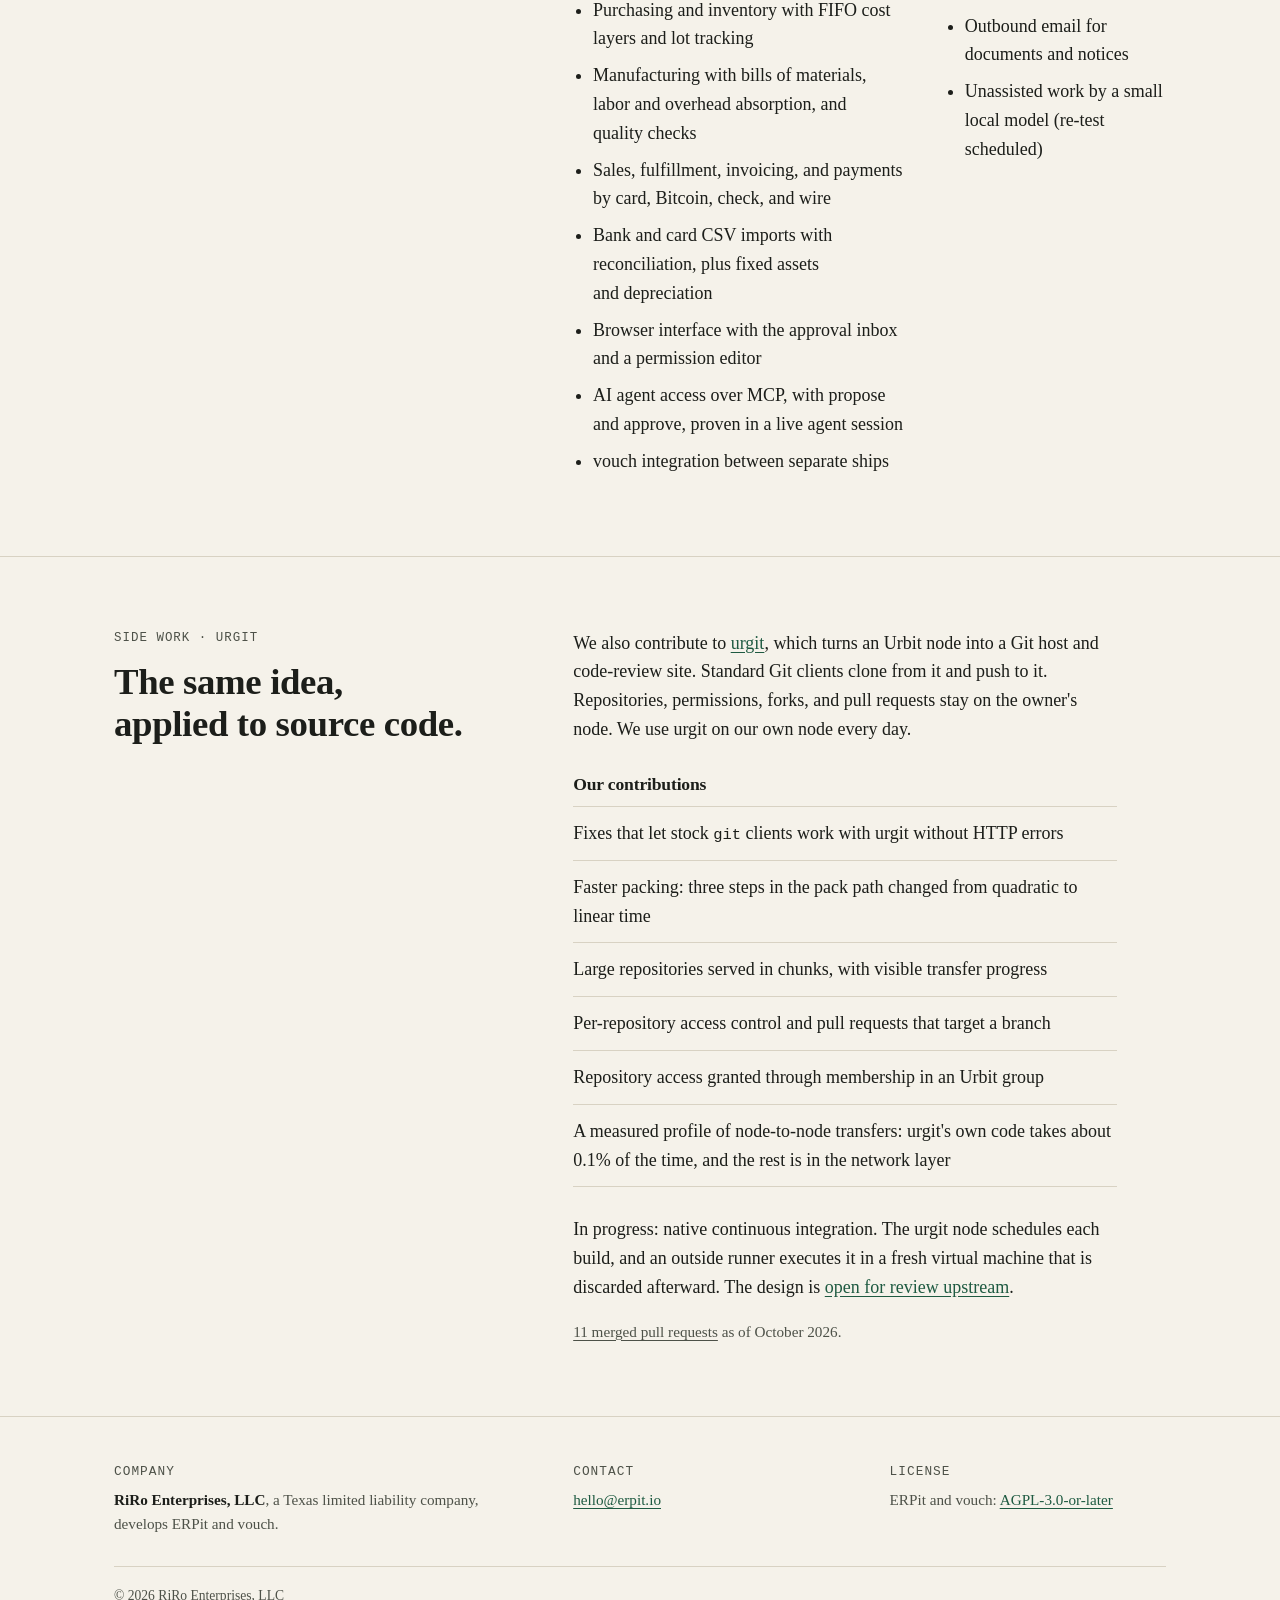
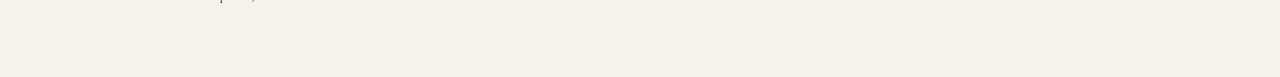
==== commit b98e6728: "erpit.io: lead with what Urbit makes possible instead of self-hosting Odoo, QuickBooks, and ERPNext " ====
--- a/index.html
+++ b/index.html
@@ -3,10 +3,10 @@
 <head>
 <meta charset="utf-8">
 <meta name="viewport" content="width=device-width, initial-scale=1">
-<title>ERPit: self-owned ERP. Your books, your customers' data, your AI.</title>
-<meta name="description" content="ERPit is ERP and manufacturing software built for total self-ownership. The business hosts its own books. Customers host their own personal data. AI agents run on open-weight models on the company's own hardware. AGPL-3.0. Built by RiRo Enterprises, LLC.">
+<title>ERPit: ERP on Urbit. Signed records and customer-held data.</title>
+<meta name="description" content="ERPit is ERP and manufacturing software built on Urbit. Every company, employee, customer, and AI agent has a cryptographic identity. Every record carries the signature of the identity that made it, and customers keep their personal data on their own nodes. AGPL-3.0. Built by RiRo Enterprises, LLC.">
 <meta property="og:title" content="ERPit">
-<meta property="og:description" content="Self-owned ERP and MRP. The business hosts its books, the customer hosts their data, and AI agents run on the company's own hardware.">
+<meta property="og:description" content="ERP and MRP on Urbit. Signed records, customer-held data, and AI agents that answer to a supervisor.">
 <meta property="og:url" content="https://erpit.io/">
 <meta property="og:type" content="website">
 <link rel="icon" href="data:image/svg+xml,%3Csvg xmlns='http://www.w3.org/2000/svg' viewBox='0 0 32 32'%3E%3Crect width='32' height='32' rx='3' fill='%231e5a41'/%3E%3Cpath d='M9 8h14v3H12.5v3.5H21v3h-8.5V21H23v3H9z' fill='%23f5f2ea'/%3E%3C/svg%3E">
@@ -144,18 +144,17 @@
 .nb { white-space: nowrap; }
 pre.verdict { margin: 0 0 12px; padding: 14px 16px; background: var(--panel); border: 1px solid var(--rule); border-radius: 4px; overflow-x: auto; font-family: var(--mono); font-size: 0.82rem; line-height: 1.5; color: var(--refuse); white-space: pre-wrap; overflow-wrap: normal; word-break: normal; }
 .sub { font-size: 1.1rem; margin: 30px 0 12px; }
-.owners { list-style: none; margin: 8px 0 28px; padding: 0; border-top: 1px solid var(--rule); }
-.owners li { display: grid; gap: 4px 24px; padding: 18px 0; border-bottom: 1px solid var(--rule); }
-.owners h3 { font-size: 1.1rem; }
-.owners p { margin: 0; }
-.owners li > p { font-size: 0.97rem; }
-.owners .who { margin-top: 6px; }
-.owners .eg { color: var(--muted); font-size: 0.9rem; }
-.owners .who { font-family: var(--mono); font-size: 0.85rem; color: var(--accent); }
-.owners-head { display: none !important; }
-@media (min-width: 720px) {
-  .owners li { grid-template-columns: 13rem 1fr; gap: 4px 28px; }
-  .owners .owners-head { display: grid !important; padding: 0 0 8px; font-family: var(--mono); font-size: 0.72rem; letter-spacing: 0.06em; text-transform: uppercase; color: var(--muted); }
+.compare { width: 100%; border-collapse: collapse; margin: 8px 0 32px; }
+.compare thead th { text-align: left; font-family: var(--mono); font-weight: 400; font-size: 0.72rem; letter-spacing: 0.06em; text-transform: uppercase; color: var(--muted); padding: 0 16px 8px 0; border-bottom: 1px solid var(--rule); }
+.compare tbody th, .compare td { vertical-align: top; text-align: left; padding: 16px 18px 16px 0; border-bottom: 1px solid var(--rule); font-size: 0.95rem; line-height: 1.5; }
+.compare tbody th { font-size: 1.05rem; width: 7.2rem; }
+.compare td.them { color: var(--muted); }
+.sr { position: absolute; width: 1px; height: 1px; overflow: hidden; clip: rect(0 0 0 0); white-space: nowrap; }
+@media (max-width: 719px) {
+  .compare thead { display: none; }
+  .compare tr { display: block; padding: 14px 0; border-bottom: 1px solid var(--rule); }
+  .compare tbody th, .compare td { display: block; width: auto; border: 0; padding: 4px 0; }
+  .compare td::before { content: attr(data-label); display: block; font-family: var(--mono); font-size: 0.7rem; letter-spacing: 0.06em; text-transform: uppercase; color: var(--muted); margin: 6px 0 2px; }
 }
 .facts { margin: 0 0 28px; padding: 0; list-style: none; max-width: var(--measure); border-top: 1px solid var(--rule); }
 .facts li { padding: 12px 0; border-bottom: 1px solid var(--rule); }
@@ -191,9 +190,8 @@
   <div class="wrap">
     <a class="mark" href="/">ERP<span>it</span></a>
     <nav aria-label="Sections">
-      <a href="#ownership">Self-ownership</a>
+      <a href="#urbit">Why Urbit</a>
       <a href="#how">How it works</a>
-      <a href="#urbit">Why Urbit</a>
       <a href="#agents">AI agents</a>
       <a href="#local">Local models</a>
       <a href="#vouch">Customer data</a>
@@ -208,12 +206,12 @@
 <div class="hero">
   <div class="wrap">
     <div>
-      <p class="eyebrow">ERP and MRP · Self-owned by design · AGPL-3.0</p>
-      <h1>Your data stays with the people who own it.</h1>
-      <p class="lede">ERPit runs purchasing, inventory, manufacturing, sales, and accounting for a small manufacturer. The business hosts its own books. Customers host their own personal data. AI agents run on the company's own hardware.</p>
-      <p>Every business action is a signed event, and the accounting comes from those events automatically. AI agents are users with their own identity and limited permissions. Agents propose. People approve. The record shows both.</p>
+      <p class="eyebrow">ERP and MRP on Urbit · AGPL-3.0</p>
+      <h1>Total, verifiable control of your business data.</h1>
+      <p class="lede">ERPit is ERP and manufacturing software built on Urbit. Every company, employee, customer, and AI agent has its own cryptographic identity. Every record carries the signature of the identity that made it, and customers keep their personal data on their own nodes.</p>
+      <p>ERPit runs purchasing, inventory, manufacturing, sales, and accounting for small and mid-size businesses, starting with manufacturers. The accounting comes from the signed events. AI agents propose, people approve, and the record shows both.</p>
       <div class="cta">
-        <a class="btn" href="#ownership">Who owns what</a>
+        <a class="btn" href="#urbit">What Urbit makes possible</a>
         <a href="#status">What is built today</a>
       </div>
     </div>
@@ -247,31 +245,46 @@
   </div>
 </div>
 
-<section id="ownership">
-  <div class="wrap split">
-    <div>
-      <p class="kicker">Self-ownership</p>
-      <h2>Each kind of data lives with its owner.</h2>
+<section id="urbit">
+  <div class="wrap split">
+    <div>
+      <p class="kicker">Why Urbit</p>
+      <h2>The difference is what the platform can prove.</h2>
     </div>
     <div class="body">
-      <p>ERPit is built for total self-ownership. No vendor cloud sits between people and their own data, and no outside AI service reads it.</p>
-      <ol class="owners">
-        <li class="owners-head" aria-hidden="true"><span>Data · owned and hosted by</span><span>How</span></li>
-        <li>
-          <div><h3>Business records</h3><p class="eg">Books, inventory, orders, costs</p><p class="who">The business</p></div>
-          <p>The company runs ERPit on its own node, on hardware it controls. Every record is a signed event in the company's own log.</p>
-        </li>
-        <li>
-          <div><h3>Customer personal data</h3><p class="eg">Names, addresses, credentials</p><p class="who">The customer</p></div>
-          <p>The customer keeps it on their own node and grants a vendor specific fields, for a stated purpose, until a stated time. The vendor's books record a cryptographic identity, not a name.</p>
-        </li>
-        <li>
-          <div><h3>Agent work</h3><p class="eg">Prompts, answers, proposals</p><p class="who">The business</p></div>
-          <p>Agents run on open-weight models on the company's own hardware. ERPit needs no outside AI service.</p>
-        </li>
-      </ol>
-      <p>ERPit runs on <a href="https://urbit.org/overview">Urbit</a>, a peer-to-peer network of personal servers. Each company, employee, customer, and agent has its own node and cryptographic identity. The company's ERPit host rejects messages from unregistered nodes before it reads them. <a href="#urbit">Why Urbit fits an ERP</a>.</p>
-      <p>No vendor can raise the rent, retire the version, or hold the data.</p>
+      <p>Many ERP systems can run on a company's own server. Where ERPit runs is not the difference. ERPit runs on <a href="https://urbit.org/overview">Urbit</a>, a network of personal servers in which every node has a cryptographic identity. That lets ERPit do four things that an ERP built on a shared database cannot.</p>
+      <table class="compare">
+        <thead><tr><th scope="col"><span class="sr">Topic</span></th><th scope="col">A typical ERP</th><th scope="col">ERPit on Urbit</th></tr></thead>
+        <tbody>
+          <tr>
+            <th scope="row">Identity</th>
+            <td class="them" data-label="A typical ERP">User accounts are records in the ERP's own database. An administrator creates them and can change them.</td>
+            <td data-label="ERPit on Urbit">Every company, employee, customer, and agent has an <a href="https://urbit.org/overview/urbit-explained/urbit-id">Urbit ID</a>: a key and a network address in one. An ERPit administrator cannot forge one.</td>
+          </tr>
+          <tr>
+            <th scope="row">Records</th>
+            <td class="them" data-label="A typical ERP">A person with database access can change a past record. The audit log is another table in the same database.</td>
+            <td data-label="ERPit on Urbit">Each event carries the signature of the Urbit ID that made it. The books are rebuilt from that signed log, and a correction is a new signed event.</td>
+          </tr>
+          <tr>
+            <th scope="row">Customer data</th>
+            <td class="them" data-label="A typical ERP">Customer names and addresses sit in the vendor's database, and the vendor must protect them.</td>
+            <td data-label="ERPit on Urbit">Each customer has their own node. The vendor asks it for specific fields when it needs them. The vendor's permanent records hold the customer's Urbit ID, not their name.</td>
+          </tr>
+          <tr>
+            <th scope="row">AI agents</th>
+            <td class="them" data-label="A typical ERP">An agent usually connects with an API key that carries a person's full rights.</td>
+            <td data-label="ERPit on Urbit">Each agent has its own Urbit ID under its supervisor's node. It can never exceed its supervisor's permissions. By default, a person approves each action.</td>
+          </tr>
+        </tbody>
+      </table>
+      <h3 class="sub">Why Urbit fits an ERP</h3>
+      <ul class="facts">
+        <li><strong>Every app is an event log.</strong> An Urbit app changes state only by processing events, one at a time, in order. ERP data works the same way: stock moves, orders, invoices, and payments, each with rules for what can happen next.</li>
+        <li><strong>Every event is atomic.</strong> An event either happens completely or not at all. A crash in the middle of a write cannot leave half an invoice in the books.</li>
+        <li><strong>Nodes talk directly.</strong> Traffic between nodes is peer-to-peer and encrypted end to end. The company's ERPit host rejects messages from unregistered nodes before it reads them.</li>
+      </ul>
+      <p class="note">The trade-off: Urbit is young. Its hosting tools trail mainstream cloud tools, and few developers know it yet. ERPit accepts that cost for the properties above.</p>
     </div>
   </div>
 </section>
@@ -311,27 +324,6 @@
   </div>
 </section>
 
-<section id="urbit">
-  <div class="wrap split">
-    <div>
-      <p class="kicker">Why Urbit</p>
-      <h2>An ERP is a set of state machines. Urbit runs state machines.</h2>
-    </div>
-    <div class="body">
-      <p><a href="https://urbit.org/overview">Urbit</a> is a personal server: an operating system and network that each person or company runs for itself. Its design matches what an ERP needs, so ERPit gets these properties from the platform instead of building them on top of a database.</p>
-      <ul class="facts">
-        <li><strong>Every app is an event log.</strong> An Urbit app changes state only by processing events, one at a time, in order. ERP data works the same way: stock moves, orders, invoices, and payments, each with rules for what can happen next.</li>
-        <li><strong>Every event is atomic.</strong> An event either happens completely or not at all. A crash in the middle of a write cannot leave half an invoice in the books.</li>
-        <li><strong>Identity is built in.</strong> Every node has an <a href="https://urbit.org/overview/urbit-explained/urbit-id">Urbit ID</a>: a name, a network address, and a key in one. Each ERPit event carries the signature of the identity that made it. <q>Who did this</q> is a cryptographic fact, not a log line that an administrator can edit.</li>
-        <li><strong>The org chart maps to the network.</strong> Urbit IDs form a hierarchy. An ERPit agent runs on a moon, which is a child identity under its supervisor's node. The network itself records who answers for each agent.</li>
-        <li><strong>Nodes talk directly.</strong> Traffic between nodes is peer-to-peer and encrypted end to end. A vendor's node asks the customer's node for a field when it needs it, so customer data does not have to sit in the vendor's database.</li>
-        <li><strong>It runs on hardware you own.</strong> Urbit runs on almost any Unix computer, from a home server to a rented machine. Self-hosting is the normal case, not an option.</li>
-      </ul>
-      <p class="note">The trade-off: Urbit is young. Its hosting tools trail mainstream cloud tools, and few developers know it yet. ERPit accepts that cost for the properties above.</p>
-    </div>
-  </div>
-</section>
-
 <section id="agents">
   <div class="wrap split">
     <div>
@@ -386,7 +378,7 @@
       <h2>Customer data stays with the customer.</h2>
     </div>
     <div class="body">
-      <p><strong>vouch</strong> is ERPit's companion protocol, under the same license. A customer keeps their name, address, and credentials on their own node. They give a vendor a signed grant for specific fields, for a specific purpose, until a specific time.</p>
+      <p><strong>vouch</strong> is ERPit's companion protocol, under the same license. A customer keeps their name, address, and credentials on their own node. They give a vendor a signed grant for specific fields, for a specific purpose, until a specific time. This depends on Urbit: every customer already has a node, so the vendor has somewhere to ask.</p>
       <p>The vendor's books record who did what, with signatures. They do not record the customer's personal details. The customer's node logs each read. When a customer revokes a grant, the next read fails.</p>
       <p>A vendor can also forget a customer's name. ERPit deletes the name it held, and a test measures the stored data to prove the deletion.</p>
       <h3 class="sub">What the business gains</h3>
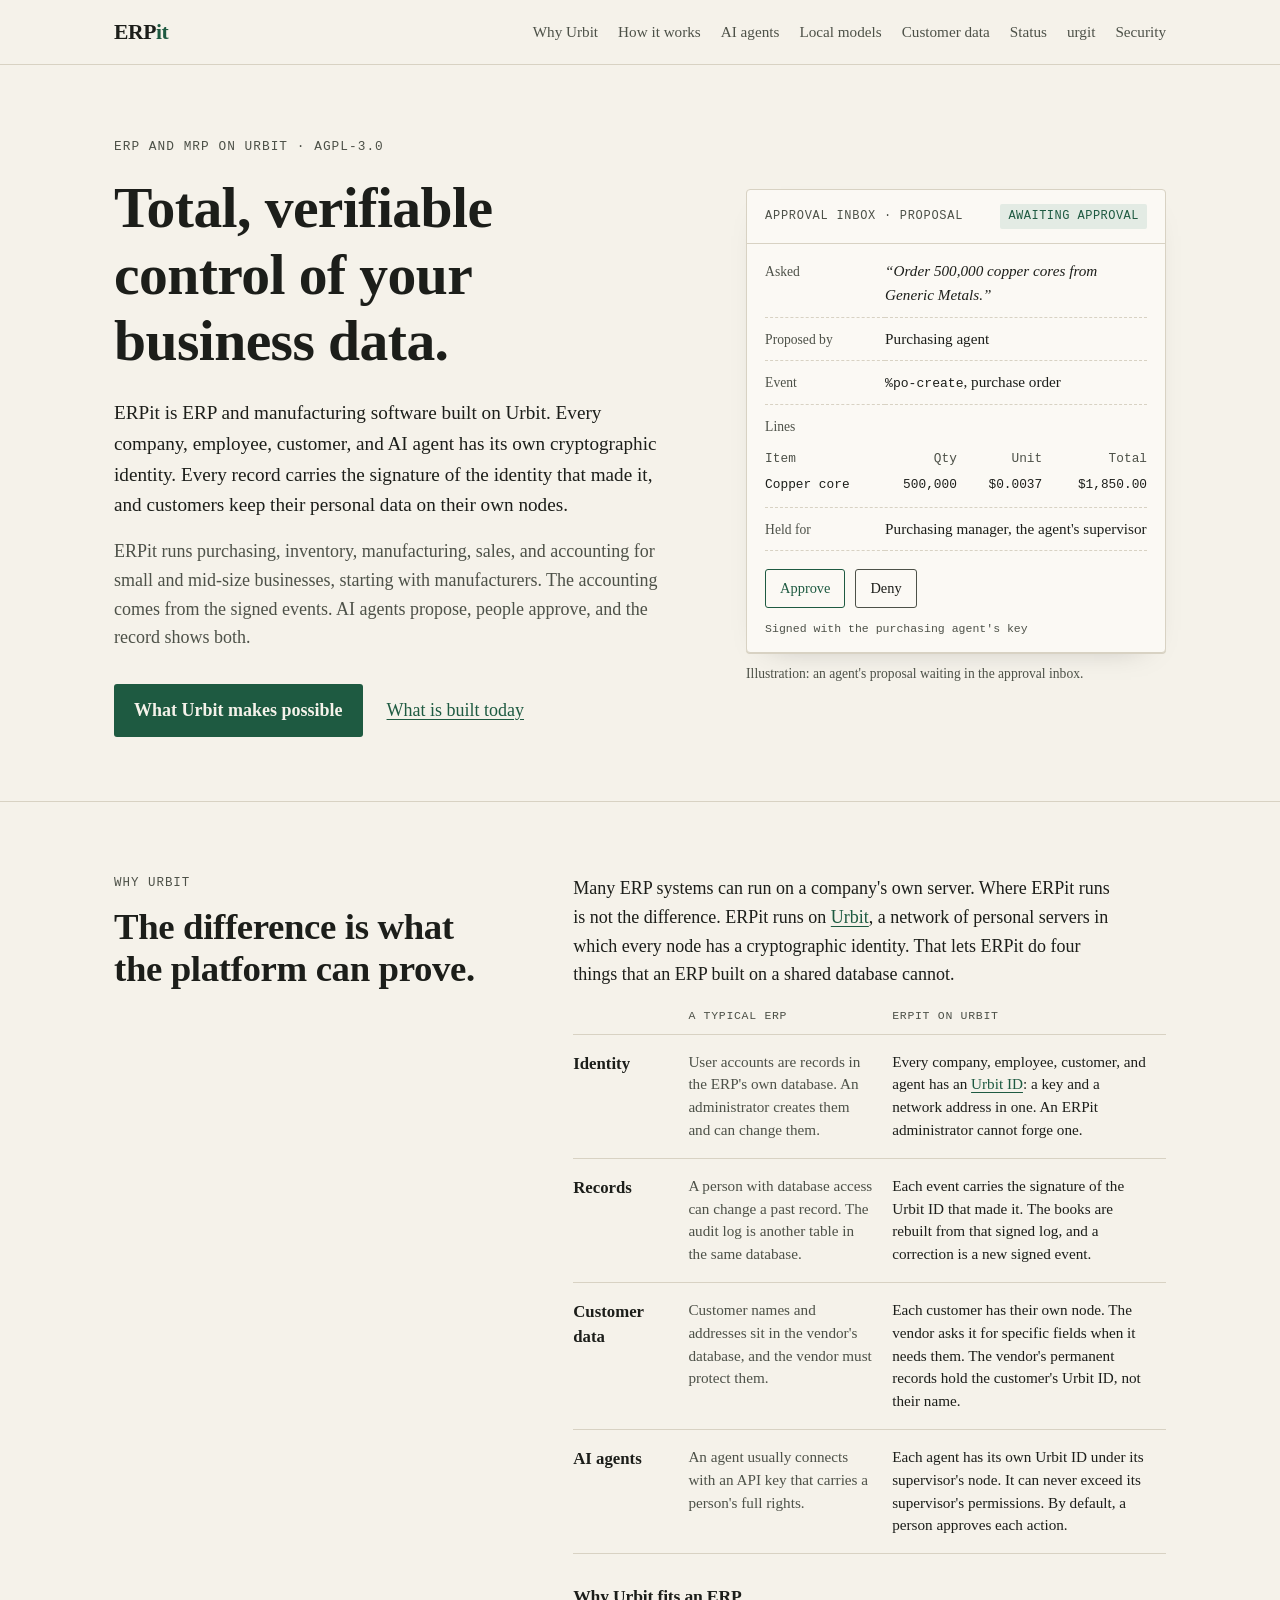
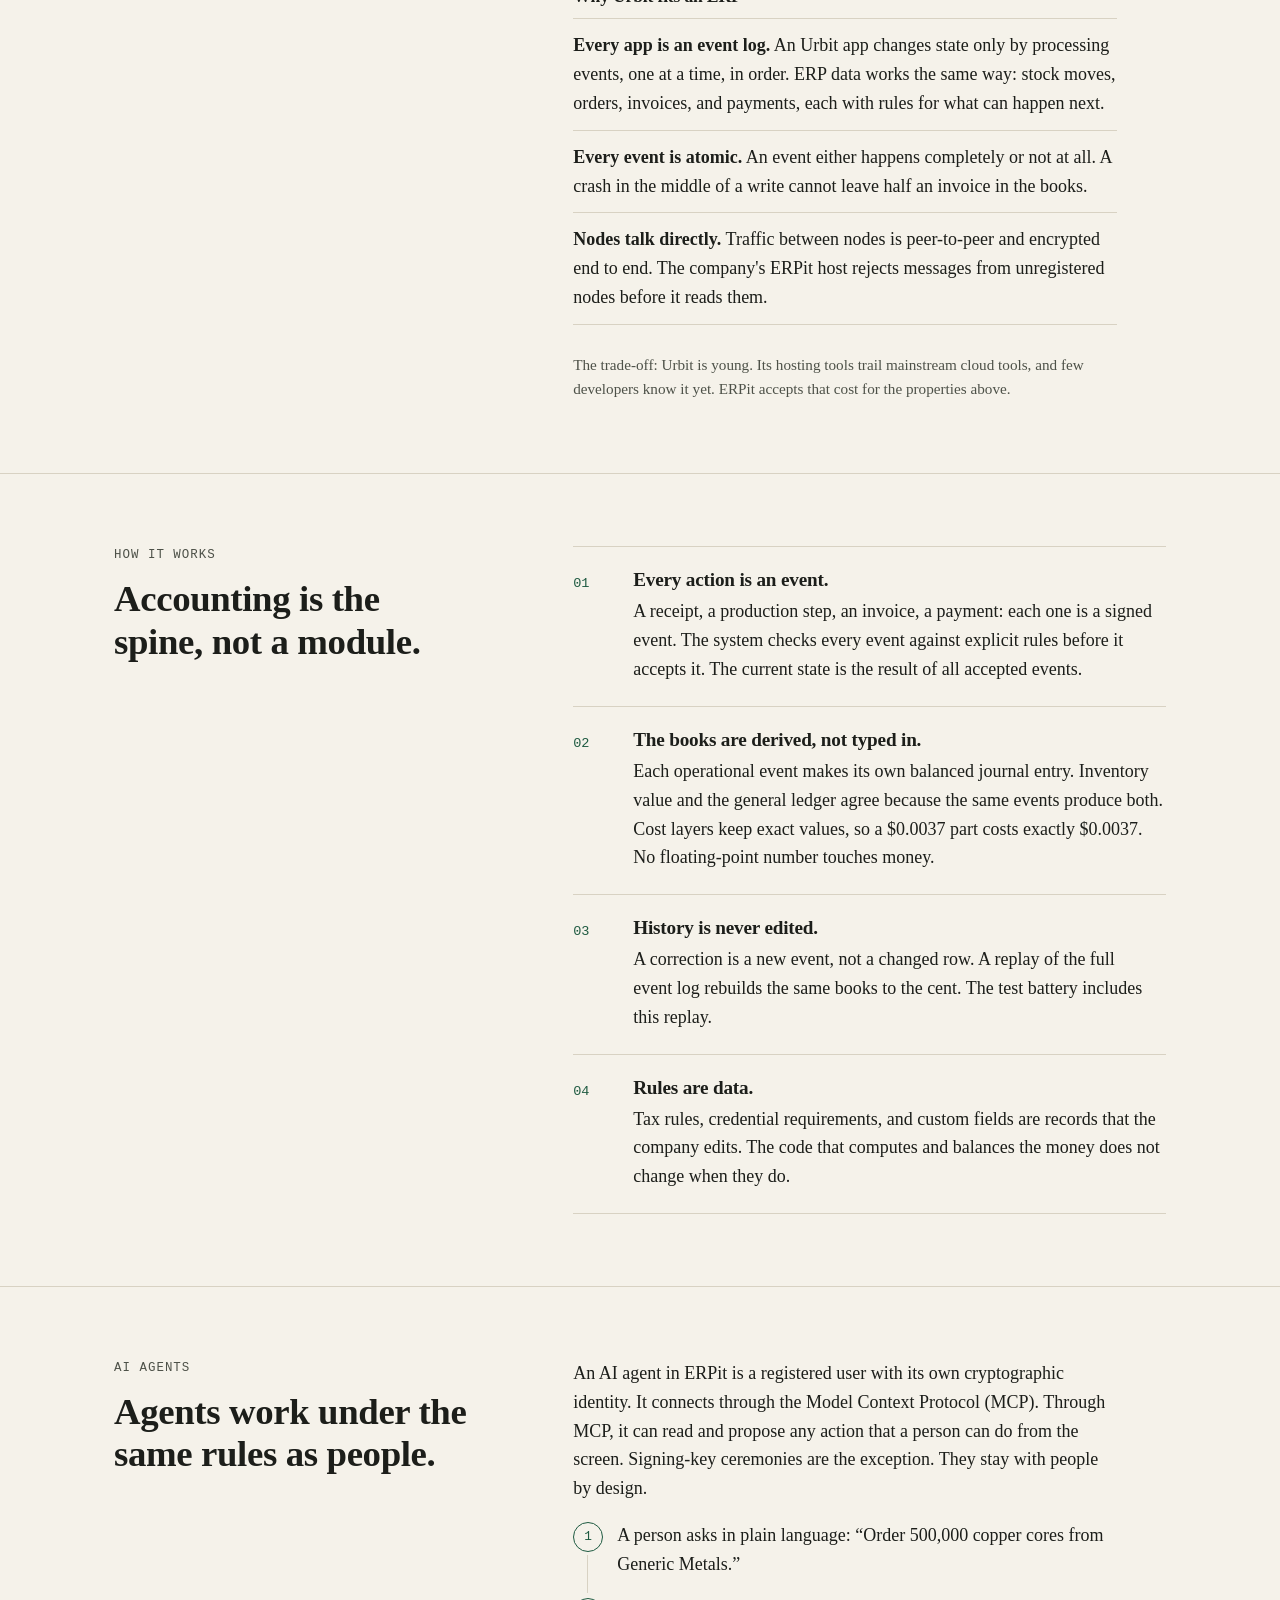
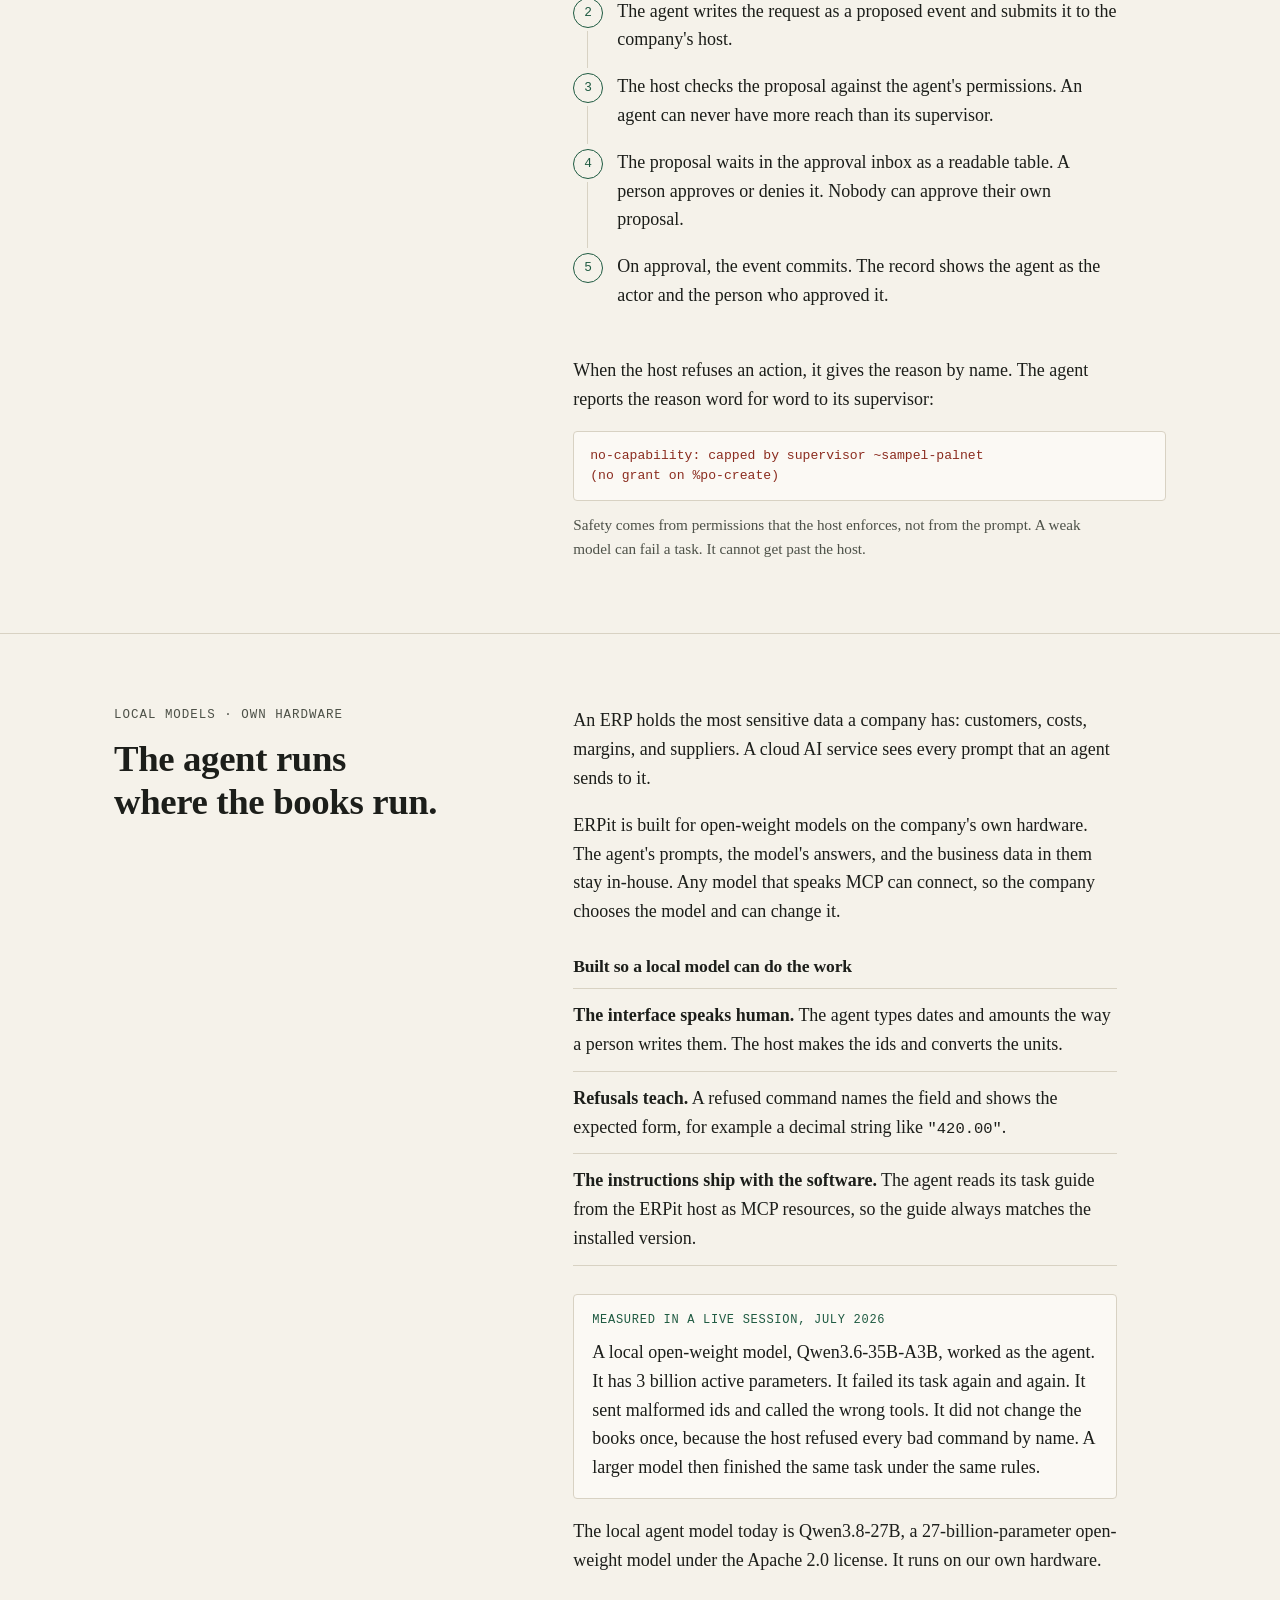
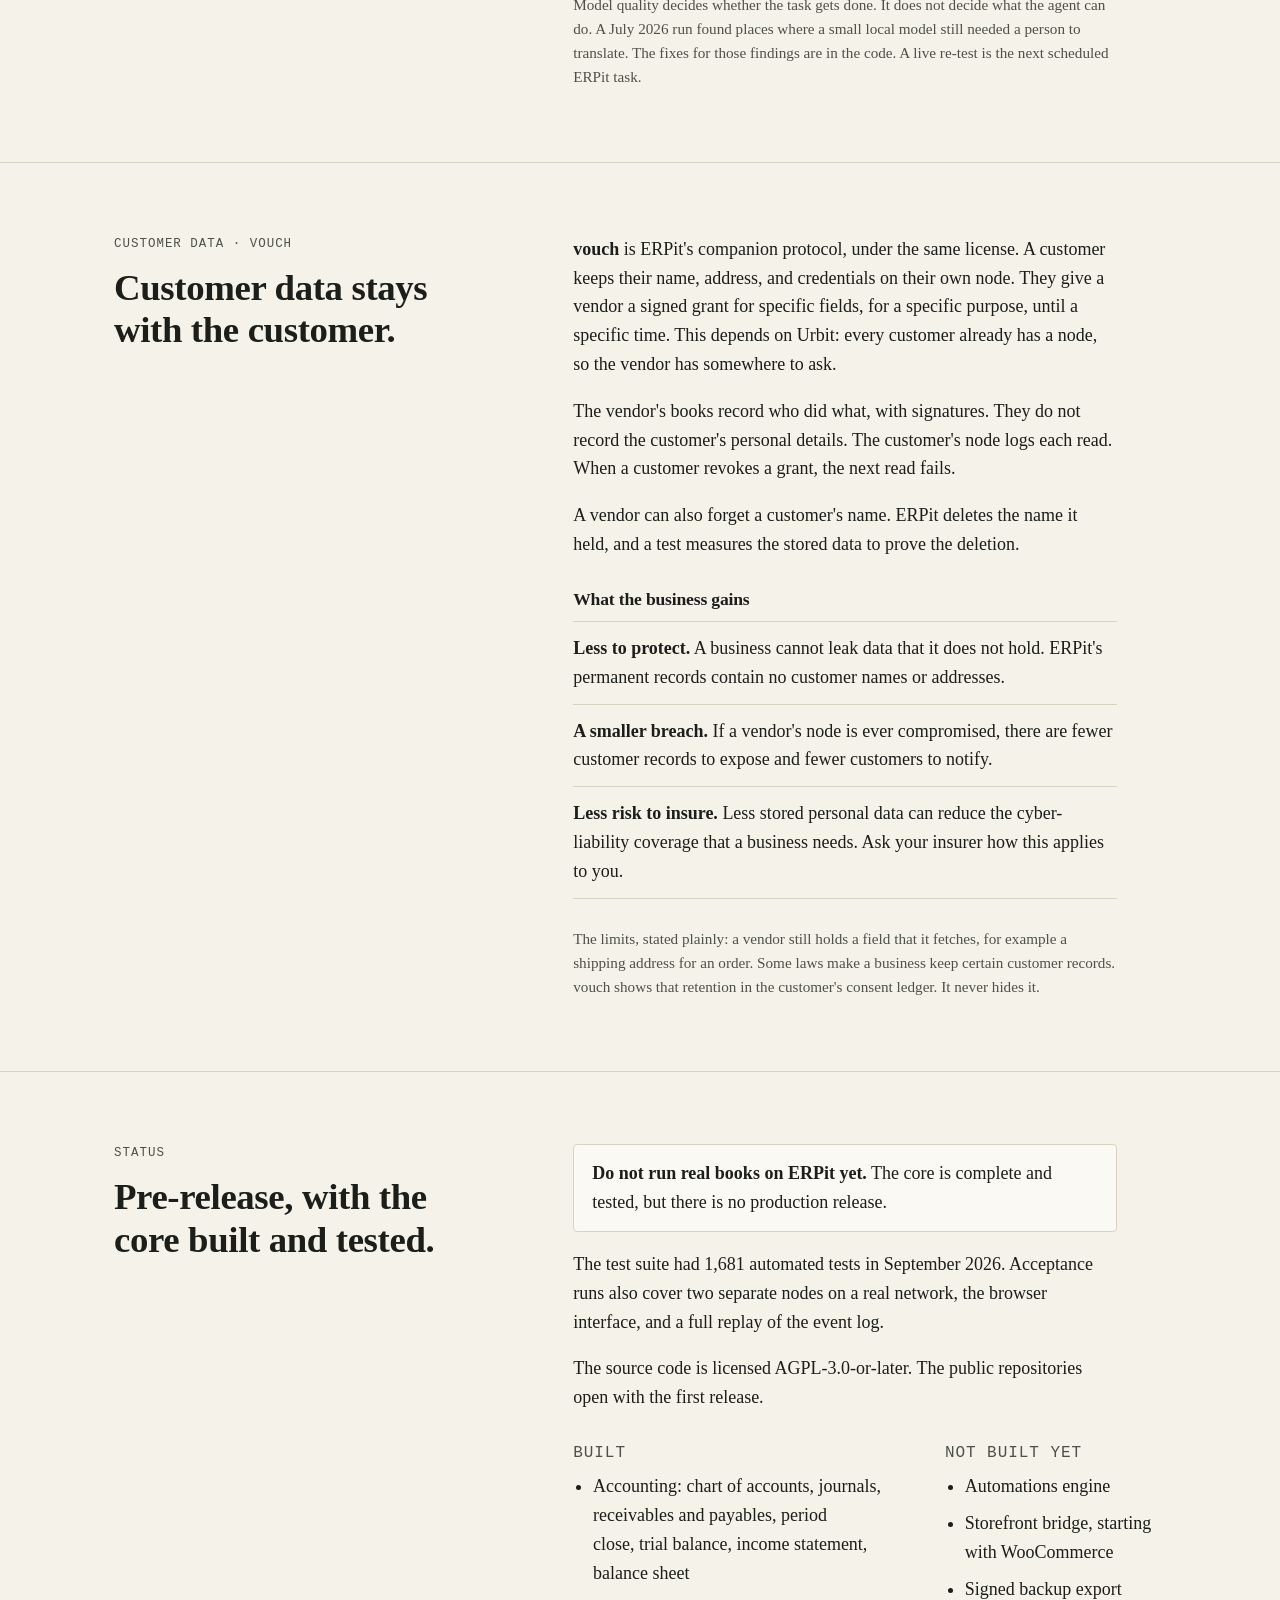
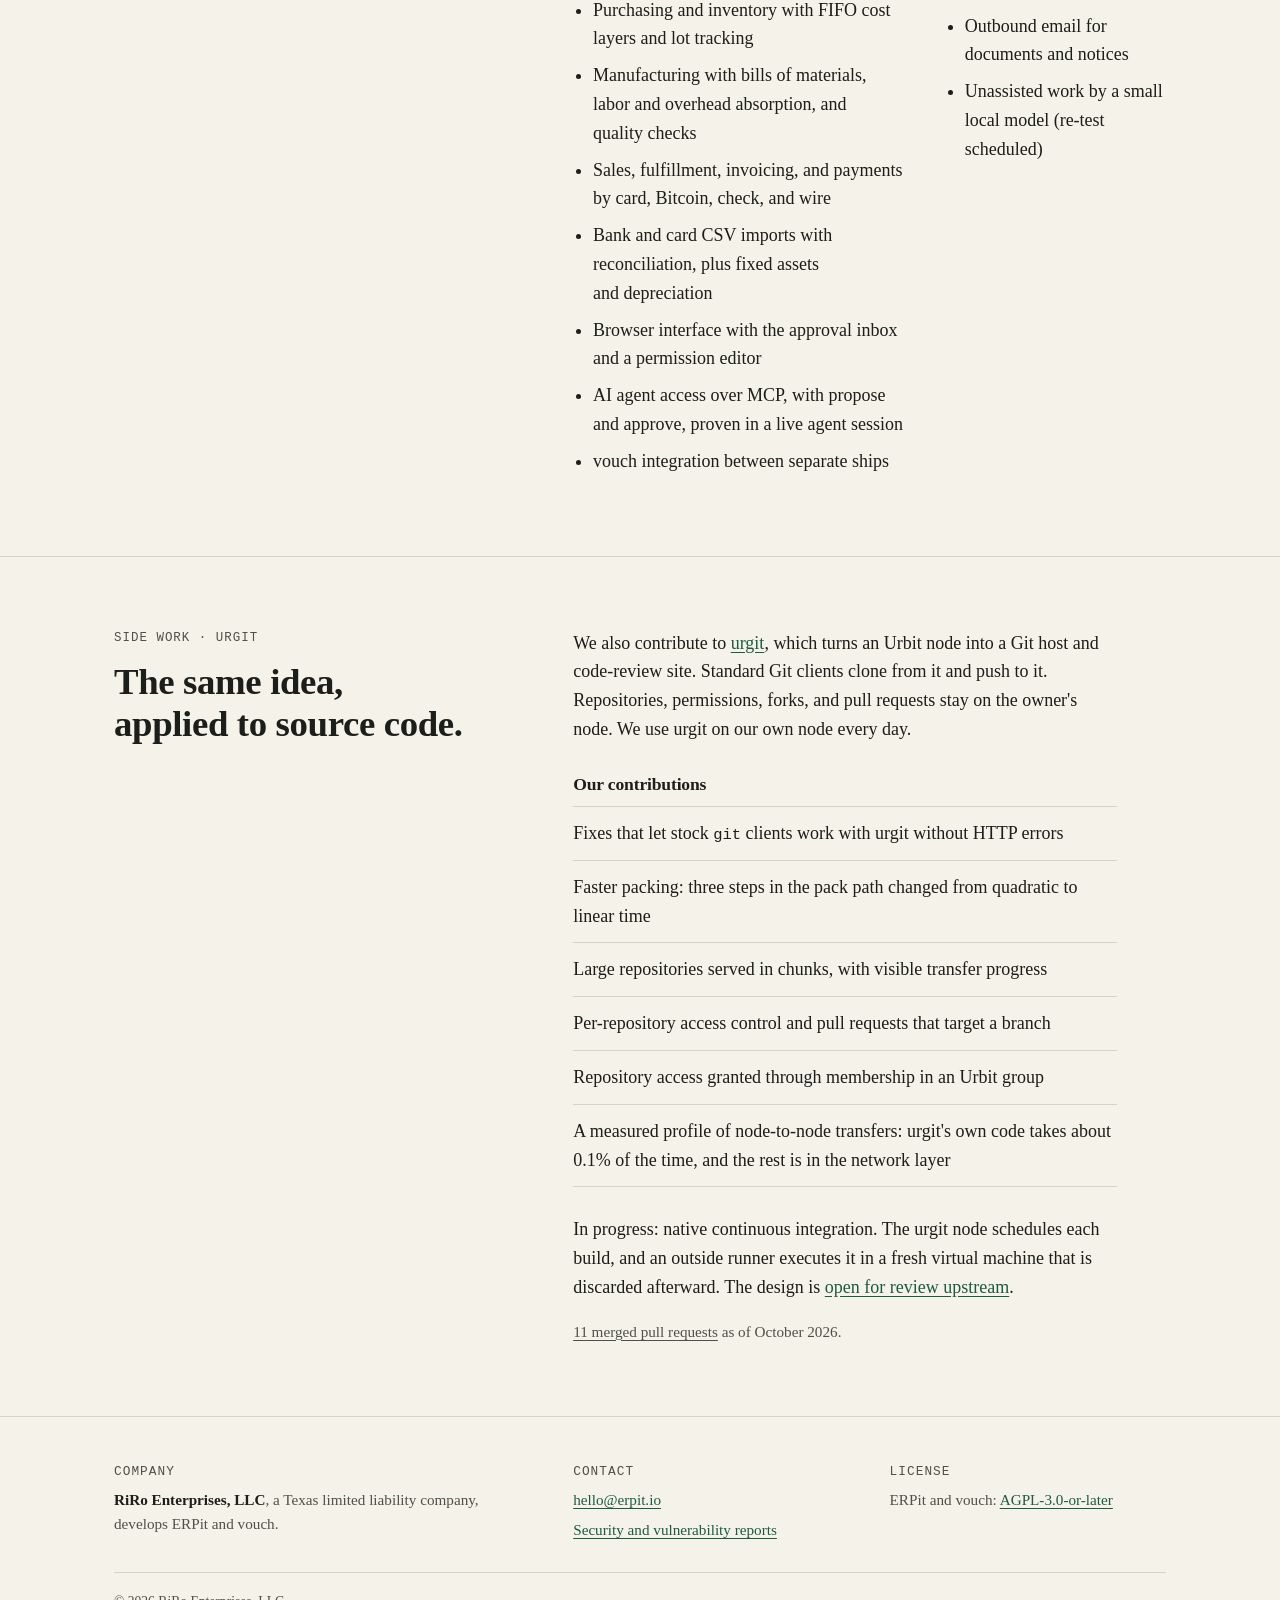
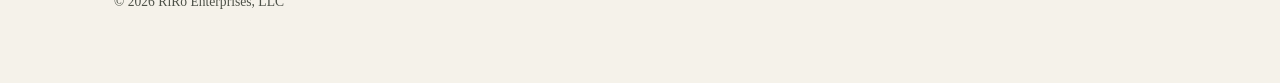
==== commit c208d64d: "erpit.io: add a security page that names the security lead and contact security.html names Michael R" ====
--- a/index.html
+++ b/index.html
@@ -10,178 +10,7 @@
 <meta property="og:url" content="https://erpit.io/">
 <meta property="og:type" content="website">
 <link rel="icon" href="data:image/svg+xml,%3Csvg xmlns='http://www.w3.org/2000/svg' viewBox='0 0 32 32'%3E%3Crect width='32' height='32' rx='3' fill='%231e5a41'/%3E%3Cpath d='M9 8h14v3H12.5v3.5H21v3h-8.5V21H23v3H9z' fill='%23f5f2ea'/%3E%3C/svg%3E">
-<style>
-:root {
-  --paper: #f5f2ea;
-  --panel: #fbf9f4;
-  --ink: #1c1e1a;
-  --muted: #4d5148;
-  --rule: #d8d2c3;
-  --accent: #1e5a41;
-  --accent-soft: #e3ebe4;
-  --on-accent: #f5f2ea;
-  --refuse: #8b2c1f;
-  --serif: Charter, "Bitstream Charter", "Sitka Text", Cambria, "Iowan Old Style", Georgia, serif;
-  --mono: ui-monospace, "JetBrains Mono", "SF Mono", Menlo, Consolas, "Liberation Mono", monospace;
-  --measure: 34rem;
-}
-@media (prefers-color-scheme: dark) {
-  :root {
-    --paper: #121411;
-    --panel: #181b17;
-    --ink: #e8e5dc;
-    --muted: #b3b7ac;
-    --rule: #30342d;
-    --accent: #8cc7a6;
-    --accent-soft: #1d2a22;
-    --on-accent: #121411;
-    --refuse: #e2907f;
-  }
-}
-* { box-sizing: border-box; }
-html { -webkit-text-size-adjust: 100%; }
-body {
-  margin: 0;
-  background: var(--paper);
-  color: var(--ink);
-  font: 18px/1.6 var(--serif);
-  text-rendering: optimizeLegibility;
-}
-a { color: var(--accent); text-underline-offset: 0.18em; }
-a:hover { text-decoration-thickness: 2px; }
-a:focus-visible, .skip:focus { outline: 3px solid var(--accent); outline-offset: 3px; border-radius: 2px; }
-code, .mono { font-family: var(--mono); font-size: 0.86em; }
-p, li { text-wrap: pretty; }
-h1, h2, h3 { font-weight: 700; line-height: 1.15; letter-spacing: -0.01em; text-wrap: balance; margin: 0; }
-
-.skip { position: absolute; left: -999px; top: 8px; background: var(--paper); padding: 8px 12px; }
-.skip:focus { left: 12px; }
-
-.wrap { max-width: 1100px; margin: 0 auto; padding: 0 24px; }
-
-/* Header */
-.top { border-bottom: 1px solid var(--rule); }
-.top .wrap { display: flex; align-items: center; justify-content: space-between; gap: 16px; min-height: 64px; flex-wrap: wrap; }
-.mark { font-weight: 700; font-size: 1.35rem; color: var(--ink); text-decoration: none; letter-spacing: -0.02em; }
-.mark span { color: var(--accent); }
-.top nav { display: flex; gap: 4px 20px; flex-wrap: wrap; font-size: 0.95rem; }
-.top nav a { color: var(--muted); text-decoration: none; padding: 10px 0; display: inline-block; white-space: nowrap; }
-@media (max-width: 640px) {
-  .top .wrap { padding-top: 10px; gap: 0; }
-  .top nav { width: 100%; flex-wrap: nowrap; overflow-x: auto; gap: 18px; -webkit-overflow-scrolling: touch; scrollbar-width: none; }
-}
-.top nav a:hover { color: var(--ink); }
-
-/* Hero */
-.hero { padding: 72px 0 64px; border-bottom: 1px solid var(--rule); }
-.hero .wrap { display: grid; gap: 48px; align-items: start; }
-.hero .wrap > *, .split > * { min-width: 0; }
-@media (min-width: 920px) { .hero .wrap { grid-template-columns: 1.15fr 0.85fr; gap: 64px; align-items: center; } }
-.eyebrow { font-family: var(--mono); font-size: 0.8rem; letter-spacing: 0.08em; text-transform: uppercase; color: var(--muted); margin: 0 0 18px; }
-.hero h1 { font-size: clamp(2.3rem, 5.2vw, 3.6rem); max-width: 15ch; }
-.lede { font-size: 1.2rem; color: var(--ink); max-width: var(--measure); margin: 24px 0 0; }
-.lede + p { color: var(--muted); max-width: var(--measure); margin: 16px 0 0; }
-.cta { display: flex; flex-wrap: wrap; gap: 12px 24px; align-items: center; margin-top: 32px; }
-.btn { display: inline-block; background: var(--accent); color: var(--on-accent); text-decoration: none; padding: 12px 20px; border-radius: 3px; font-weight: 600; min-height: 44px; }
-.btn:hover { text-decoration: underline; }
-
-/* Proposal illustration */
-figure { margin: 0; }
-.doc { background: var(--panel); border: 1px solid var(--rule); border-radius: 4px; font-size: 0.95rem; box-shadow: 0 1px 0 var(--rule), 0 12px 32px -24px rgba(0,0,0,0.35); }
-.doc-head { display: flex; flex-wrap: wrap; justify-content: space-between; align-items: center; gap: 8px 12px; padding: 14px 18px; border-bottom: 1px solid var(--rule); font-family: var(--mono); font-size: 0.75rem; letter-spacing: 0.06em; text-transform: uppercase; color: var(--muted); }
-.status { color: var(--accent); background: var(--accent-soft); padding: 3px 8px; border-radius: 2px; letter-spacing: 0.04em; }
-.doc dl { margin: 0; padding: 6px 18px 4px; display: grid; grid-template-columns: 7.5rem 1fr; }
-.doc dt, .doc dd { margin: 0; padding: 9px 0; border-bottom: 1px dashed var(--rule); }
-.doc dt { color: var(--muted); font-size: 0.85rem; padding-top: 11px; }
-.doc dd q { font-style: italic; }
-.doc .full { grid-column: 1 / -1; }
-.doc dt.full { border-bottom: 0; padding-bottom: 2px; }
-.doc .lines { overflow-x: auto; }
-.doc table { width: 100%; border-collapse: collapse; font-family: var(--mono); font-size: 0.8rem; }
-.doc th + th, .doc td + td { padding-left: 14px; }
-.doc td { white-space: nowrap; }
-.doc td:first-child { white-space: normal; }
-.doc .compact { display: none; font-family: var(--mono); font-size: 0.8rem; }
-@media (max-width: 380px) { .doc .lines table { display: none; } .doc .compact { display: block; } }
-@media (max-width: 480px) {
-  .doc dl { grid-template-columns: 1fr; padding: 6px 14px 4px; }
-  .doc dt { border-bottom: 0; padding: 10px 0 0; }
-  .doc dd { padding: 2px 0 10px; }
-  .doc th + th, .doc td + td { padding-left: 9px; }
-  .doc table { font-size: 0.76rem; }
-  .top nav { -webkit-mask-image: linear-gradient(to right, #000 85%, transparent); mask-image: linear-gradient(to right, #000 85%, transparent); padding-right: 24px; }
-}
-.doc th { text-align: left; font-weight: 400; color: var(--muted); padding: 0 0 4px; }
-.doc td { padding: 2px 0; }
-.doc .num { text-align: right; font-variant-numeric: tabular-nums; }
-.doc-actions { display: flex; gap: 10px; padding: 14px 18px 18px; }
-.doc-actions span { font-family: var(--serif); font-size: 0.9rem; padding: 7px 14px; border: 1px solid var(--muted); border-radius: 3px; color: var(--ink); }
-.doc-actions span.yes { border-color: var(--accent); color: var(--accent); }
-.fine { font-family: var(--mono); font-size: 0.72rem; color: var(--muted); padding: 0 18px 14px; margin: -6px 0 0; }
-figcaption { font-size: 0.85rem; color: var(--muted); margin-top: 10px; }
-
-/* Sections */
-section { padding: 72px 0; border-bottom: 1px solid var(--rule); }
-.split { display: grid; gap: 28px 64px; }
-@media (min-width: 920px) { .split { grid-template-columns: 0.8fr 1.2fr; } }
-.split h2 { font-size: clamp(1.7rem, 3.2vw, 2.3rem); }
-@media (min-width: 920px) { .split > div:first-child { position: sticky; top: 32px; align-self: start; } }
-.split .kicker { font-family: var(--mono); font-size: 0.78rem; letter-spacing: 0.08em; text-transform: uppercase; color: var(--muted); margin: 0 0 12px; }
-.body > p { margin: 0 0 18px; max-width: var(--measure); }
-.body > p:last-child { margin-bottom: 0; }
-
-.ledger { list-style: none; margin: 0; padding: 0; counter-reset: rule; border-top: 1px solid var(--rule); }
-.ledger li { counter-increment: rule; display: grid; grid-template-columns: 3rem 1fr; gap: 0 12px; padding: 22px 0; border-bottom: 1px solid var(--rule); }
-.ledger li::before { content: counter(rule, decimal-leading-zero); font-family: var(--mono); font-size: 0.85rem; color: var(--accent); padding-top: 4px; }
-.ledger h3 { font-size: 1.2rem; margin-bottom: 6px; }
-.ledger p { margin: 0; color: var(--ink); max-width: var(--measure); }
-
-.steps { margin: 8px 0 28px; padding: 0; list-style: none; counter-reset: step; }
-.steps li { counter-increment: step; position: relative; padding: 0 0 18px 44px; max-width: var(--measure); }
-.steps li::before { content: counter(step); position: absolute; left: 0; top: 0.1em; width: 28px; height: 28px; border: 1px solid var(--accent); border-radius: 50%; display: grid; place-items: center; font-family: var(--mono); font-size: 0.8rem; color: var(--accent); }
-.steps li:not(:last-child)::after { content: ""; position: absolute; left: 14px; top: 34px; bottom: 4px; border-left: 1px solid var(--rule); }
-
-.nb { white-space: nowrap; }
-pre.verdict { margin: 0 0 12px; padding: 14px 16px; background: var(--panel); border: 1px solid var(--rule); border-radius: 4px; overflow-x: auto; font-family: var(--mono); font-size: 0.82rem; line-height: 1.5; color: var(--refuse); white-space: pre-wrap; overflow-wrap: normal; word-break: normal; }
-.sub { font-size: 1.1rem; margin: 30px 0 12px; }
-.compare { width: 100%; border-collapse: collapse; margin: 8px 0 32px; }
-.compare thead th { text-align: left; font-family: var(--mono); font-weight: 400; font-size: 0.72rem; letter-spacing: 0.06em; text-transform: uppercase; color: var(--muted); padding: 0 16px 8px 0; border-bottom: 1px solid var(--rule); }
-.compare tbody th, .compare td { vertical-align: top; text-align: left; padding: 16px 18px 16px 0; border-bottom: 1px solid var(--rule); font-size: 0.95rem; line-height: 1.5; }
-.compare tbody th { font-size: 1.05rem; width: 7.2rem; }
-.compare td.them { color: var(--muted); }
-.sr { position: absolute; width: 1px; height: 1px; overflow: hidden; clip: rect(0 0 0 0); white-space: nowrap; }
-@media (max-width: 719px) {
-  .compare thead { display: none; }
-  .compare tr { display: block; padding: 14px 0; border-bottom: 1px solid var(--rule); }
-  .compare tbody th, .compare td { display: block; width: auto; border: 0; padding: 4px 0; }
-  .compare td::before { content: attr(data-label); display: block; font-family: var(--mono); font-size: 0.7rem; letter-spacing: 0.06em; text-transform: uppercase; color: var(--muted); margin: 6px 0 2px; }
-}
-.facts { margin: 0 0 28px; padding: 0; list-style: none; max-width: var(--measure); border-top: 1px solid var(--rule); }
-.facts li { padding: 12px 0; border-bottom: 1px solid var(--rule); }
-.body .note a { color: inherit; }
-.record { background: var(--panel); border: 1px solid var(--rule); border-radius: 4px; padding: 16px 18px; margin: 0 0 18px; max-width: var(--measure); }
-.record figcaption { font-family: var(--mono); font-size: 0.75rem; letter-spacing: 0.06em; text-transform: uppercase; color: var(--accent); margin: 0 0 8px; }
-.record p { margin: 0; }
-.note { color: var(--muted); font-size: 0.95rem; max-width: var(--measure); margin: 0 0 18px; }
-
-.status-grid { display: grid; gap: 28px 40px; margin-top: 32px; }
-@media (min-width: 1000px) { .status-grid { grid-template-columns: 1.2fr 0.8fr; } }
-.status-grid h3 { font-size: 1rem; font-family: var(--mono); font-weight: 400; letter-spacing: 0.06em; text-transform: uppercase; color: var(--muted); margin-bottom: 10px; }
-.status-grid ul { margin: 0; padding-left: 1.1em; }
-.status-grid li { margin: 0 0 8px; }
-.warn { border: 1px solid var(--rule); background: var(--panel); padding: 14px 18px; border-radius: 4px; }
-
-/* Footer */
-footer { padding: 48px 0 64px; font-size: 0.95rem; color: var(--muted); }
-footer .wrap { display: grid; gap: 24px 64px; }
-footer .cols { display: grid; gap: 24px 40px; }
-@media (min-width: 720px) { footer .cols { grid-template-columns: 1fr 1fr; } }
-@media (min-width: 920px) { footer .wrap { grid-template-columns: 0.8fr 1.2fr; } }
-footer .legal { grid-column: 1 / -1; border-top: 1px solid var(--rule); padding-top: 18px; font-size: 0.85rem; }
-footer h2 { font-size: 0.8rem; font-family: var(--mono); font-weight: 400; letter-spacing: 0.08em; text-transform: uppercase; margin: 0 0 8px; color: var(--muted); }
-footer p { margin: 0 0 6px; }
-footer strong { color: var(--ink); }
-</style>
+<link rel="stylesheet" href="site.css">
 </head>
 <body>
 <a class="skip" href="#main">Skip to content</a>
@@ -197,6 +26,7 @@
       <a href="#vouch">Customer data</a>
       <a href="#status">Status</a>
       <a href="#urgit">urgit</a>
+      <a href="security.html">Security</a>
     </nav>
   </div>
 </header>
@@ -468,6 +298,7 @@
       <div>
         <h2>Contact</h2>
         <p><a href="mailto:hello@erpit.io">hello@erpit.io</a></p>
+        <p><a href="security.html">Security and vulnerability reports</a></p>
       </div>
       <div>
         <h2>License</h2>
--- a/site.css
+++ b/site.css
@@ -0,0 +1,176 @@
+:root {
+  --paper: #f5f2ea;
+  --panel: #fbf9f4;
+  --ink: #1c1e1a;
+  --muted: #4d5148;
+  --rule: #d8d2c3;
+  --accent: #1e5a41;
+  --accent-soft: #e3ebe4;
+  --on-accent: #f5f2ea;
+  --refuse: #8b2c1f;
+  --serif: Charter, "Bitstream Charter", "Sitka Text", Cambria, "Iowan Old Style", Georgia, serif;
+  --mono: ui-monospace, "JetBrains Mono", "SF Mono", Menlo, Consolas, "Liberation Mono", monospace;
+  --measure: 34rem;
+}
+@media (prefers-color-scheme: dark) {
+  :root {
+    --paper: #121411;
+    --panel: #181b17;
+    --ink: #e8e5dc;
+    --muted: #b3b7ac;
+    --rule: #30342d;
+    --accent: #8cc7a6;
+    --accent-soft: #1d2a22;
+    --on-accent: #121411;
+    --refuse: #e2907f;
+  }
+}
+* { box-sizing: border-box; }
+html { -webkit-text-size-adjust: 100%; }
+body {
+  margin: 0;
+  background: var(--paper);
+  color: var(--ink);
+  font: 18px/1.6 var(--serif);
+  text-rendering: optimizeLegibility;
+}
+a { color: var(--accent); text-underline-offset: 0.18em; }
+a:hover { text-decoration-thickness: 2px; }
+a:focus-visible, .skip:focus { outline: 3px solid var(--accent); outline-offset: 3px; border-radius: 2px; }
+code, .mono { font-family: var(--mono); font-size: 0.86em; }
+p, li { text-wrap: pretty; }
+h1, h2, h3 { font-weight: 700; line-height: 1.15; letter-spacing: -0.01em; text-wrap: balance; margin: 0; }
+
+.skip { position: absolute; left: -999px; top: 8px; background: var(--paper); padding: 8px 12px; }
+.skip:focus { left: 12px; }
+
+.wrap { max-width: 1100px; margin: 0 auto; padding: 0 24px; }
+
+/* Header */
+.top { border-bottom: 1px solid var(--rule); }
+.top .wrap { display: flex; align-items: center; justify-content: space-between; gap: 16px; min-height: 64px; flex-wrap: wrap; }
+.mark { font-weight: 700; font-size: 1.35rem; color: var(--ink); text-decoration: none; letter-spacing: -0.02em; }
+.mark span { color: var(--accent); }
+.top nav { display: flex; gap: 4px 20px; flex-wrap: wrap; font-size: 0.95rem; }
+.top nav a { color: var(--muted); text-decoration: none; padding: 10px 0; display: inline-block; white-space: nowrap; }
+@media (max-width: 640px) {
+  .top .wrap { padding-top: 10px; gap: 0; }
+  .top nav { width: 100%; flex-wrap: nowrap; overflow-x: auto; gap: 18px; -webkit-overflow-scrolling: touch; scrollbar-width: none; }
+}
+.top nav a:hover { color: var(--ink); }
+
+/* Hero */
+.hero { padding: 72px 0 64px; border-bottom: 1px solid var(--rule); }
+.hero .wrap { display: grid; gap: 48px; align-items: start; }
+.hero .wrap > *, .split > * { min-width: 0; }
+@media (min-width: 920px) { .hero .wrap { grid-template-columns: 1.15fr 0.85fr; gap: 64px; align-items: center; } }
+.eyebrow { font-family: var(--mono); font-size: 0.8rem; letter-spacing: 0.08em; text-transform: uppercase; color: var(--muted); margin: 0 0 18px; }
+.hero h1 { font-size: clamp(2.3rem, 5.2vw, 3.6rem); max-width: 15ch; }
+.lede { font-size: 1.2rem; color: var(--ink); max-width: var(--measure); margin: 24px 0 0; }
+.lede + p { color: var(--muted); max-width: var(--measure); margin: 16px 0 0; }
+.cta { display: flex; flex-wrap: wrap; gap: 12px 24px; align-items: center; margin-top: 32px; }
+.btn { display: inline-block; background: var(--accent); color: var(--on-accent); text-decoration: none; padding: 12px 20px; border-radius: 3px; font-weight: 600; min-height: 44px; }
+.btn:hover { text-decoration: underline; }
+
+/* Proposal illustration */
+figure { margin: 0; }
+.doc { background: var(--panel); border: 1px solid var(--rule); border-radius: 4px; font-size: 0.95rem; box-shadow: 0 1px 0 var(--rule), 0 12px 32px -24px rgba(0,0,0,0.35); }
+.doc-head { display: flex; flex-wrap: wrap; justify-content: space-between; align-items: center; gap: 8px 12px; padding: 14px 18px; border-bottom: 1px solid var(--rule); font-family: var(--mono); font-size: 0.75rem; letter-spacing: 0.06em; text-transform: uppercase; color: var(--muted); }
+.status { color: var(--accent); background: var(--accent-soft); padding: 3px 8px; border-radius: 2px; letter-spacing: 0.04em; }
+.doc dl { margin: 0; padding: 6px 18px 4px; display: grid; grid-template-columns: 7.5rem 1fr; }
+.doc dt, .doc dd { margin: 0; padding: 9px 0; border-bottom: 1px dashed var(--rule); }
+.doc dt { color: var(--muted); font-size: 0.85rem; padding-top: 11px; }
+.doc dd q { font-style: italic; }
+.doc .full { grid-column: 1 / -1; }
+.doc dt.full { border-bottom: 0; padding-bottom: 2px; }
+.doc .lines { overflow-x: auto; }
+.doc table { width: 100%; border-collapse: collapse; font-family: var(--mono); font-size: 0.8rem; }
+.doc th + th, .doc td + td { padding-left: 14px; }
+.doc td { white-space: nowrap; }
+.doc td:first-child { white-space: normal; }
+.doc .compact { display: none; font-family: var(--mono); font-size: 0.8rem; }
+@media (max-width: 380px) { .doc .lines table { display: none; } .doc .compact { display: block; } }
+@media (max-width: 480px) {
+  .doc dl { grid-template-columns: 1fr; padding: 6px 14px 4px; }
+  .doc dt { border-bottom: 0; padding: 10px 0 0; }
+  .doc dd { padding: 2px 0 10px; }
+  .doc th + th, .doc td + td { padding-left: 9px; }
+  .doc table { font-size: 0.76rem; }
+  .top nav { -webkit-mask-image: linear-gradient(to right, #000 85%, transparent); mask-image: linear-gradient(to right, #000 85%, transparent); padding-right: 24px; }
+}
+.doc th { text-align: left; font-weight: 400; color: var(--muted); padding: 0 0 4px; }
+.doc td { padding: 2px 0; }
+.doc .num { text-align: right; font-variant-numeric: tabular-nums; }
+.doc-actions { display: flex; gap: 10px; padding: 14px 18px 18px; }
+.doc-actions span { font-family: var(--serif); font-size: 0.9rem; padding: 7px 14px; border: 1px solid var(--muted); border-radius: 3px; color: var(--ink); }
+.doc-actions span.yes { border-color: var(--accent); color: var(--accent); }
+.fine { font-family: var(--mono); font-size: 0.72rem; color: var(--muted); padding: 0 18px 14px; margin: -6px 0 0; }
+figcaption { font-size: 0.85rem; color: var(--muted); margin-top: 10px; }
+
+/* Sections */
+section { padding: 72px 0; border-bottom: 1px solid var(--rule); }
+.split { display: grid; gap: 28px 64px; }
+@media (min-width: 920px) { .split { grid-template-columns: 0.8fr 1.2fr; } }
+.split h2 { font-size: clamp(1.7rem, 3.2vw, 2.3rem); }
+@media (min-width: 920px) { .split > div:first-child { position: sticky; top: 32px; align-self: start; } }
+.split .kicker { font-family: var(--mono); font-size: 0.78rem; letter-spacing: 0.08em; text-transform: uppercase; color: var(--muted); margin: 0 0 12px; }
+.body > p { margin: 0 0 18px; max-width: var(--measure); }
+.body > p:last-child { margin-bottom: 0; }
+
+.ledger { list-style: none; margin: 0; padding: 0; counter-reset: rule; border-top: 1px solid var(--rule); }
+.ledger li { counter-increment: rule; display: grid; grid-template-columns: 3rem 1fr; gap: 0 12px; padding: 22px 0; border-bottom: 1px solid var(--rule); }
+.ledger li::before { content: counter(rule, decimal-leading-zero); font-family: var(--mono); font-size: 0.85rem; color: var(--accent); padding-top: 4px; }
+.ledger h3 { font-size: 1.2rem; margin-bottom: 6px; }
+.ledger p { margin: 0; color: var(--ink); max-width: var(--measure); }
+
+.steps { margin: 8px 0 28px; padding: 0; list-style: none; counter-reset: step; }
+.steps li { counter-increment: step; position: relative; padding: 0 0 18px 44px; max-width: var(--measure); }
+.steps li::before { content: counter(step); position: absolute; left: 0; top: 0.1em; width: 28px; height: 28px; border: 1px solid var(--accent); border-radius: 50%; display: grid; place-items: center; font-family: var(--mono); font-size: 0.8rem; color: var(--accent); }
+.steps li:not(:last-child)::after { content: ""; position: absolute; left: 14px; top: 34px; bottom: 4px; border-left: 1px solid var(--rule); }
+
+.nb { white-space: nowrap; }
+pre.verdict { margin: 0 0 12px; padding: 14px 16px; background: var(--panel); border: 1px solid var(--rule); border-radius: 4px; overflow-x: auto; font-family: var(--mono); font-size: 0.82rem; line-height: 1.5; color: var(--refuse); white-space: pre-wrap; overflow-wrap: normal; word-break: normal; }
+.sub { font-size: 1.1rem; margin: 30px 0 12px; }
+.compare { width: 100%; border-collapse: collapse; margin: 8px 0 32px; }
+.compare thead th { text-align: left; font-family: var(--mono); font-weight: 400; font-size: 0.72rem; letter-spacing: 0.06em; text-transform: uppercase; color: var(--muted); padding: 0 16px 8px 0; border-bottom: 1px solid var(--rule); }
+.compare tbody th, .compare td { vertical-align: top; text-align: left; padding: 16px 18px 16px 0; border-bottom: 1px solid var(--rule); font-size: 0.95rem; line-height: 1.5; }
+.compare tbody th { font-size: 1.05rem; width: 7.2rem; }
+.compare td.them { color: var(--muted); }
+.sr { position: absolute; width: 1px; height: 1px; overflow: hidden; clip: rect(0 0 0 0); white-space: nowrap; }
+@media (max-width: 719px) {
+  .compare thead { display: none; }
+  .compare tr { display: block; padding: 14px 0; border-bottom: 1px solid var(--rule); }
+  .compare tbody th, .compare td { display: block; width: auto; border: 0; padding: 4px 0; }
+  .compare td::before { content: attr(data-label); display: block; font-family: var(--mono); font-size: 0.7rem; letter-spacing: 0.06em; text-transform: uppercase; color: var(--muted); margin: 6px 0 2px; }
+}
+.refs { list-style: none; margin: 8px 0 28px; padding: 0; max-width: var(--measure); border-top: 1px solid var(--rule); }
+.refs li { padding: 18px 0; border-bottom: 1px solid var(--rule); }
+.refs h3 { font-size: 1.1rem; margin: 8px 0 6px; }
+.refs p { margin: 0; }
+.ref-meta { display: flex; flex-wrap: wrap; gap: 4px 14px; font-family: var(--mono); font-size: 0.75rem; letter-spacing: 0.03em; color: var(--muted); }
+.ref-meta span:first-child { color: var(--accent); text-transform: uppercase; letter-spacing: 0.06em; }
+.facts { margin: 0 0 28px; padding: 0; list-style: none; max-width: var(--measure); border-top: 1px solid var(--rule); }
+.facts li { padding: 12px 0; border-bottom: 1px solid var(--rule); }
+.body .note a { color: inherit; }
+.record { background: var(--panel); border: 1px solid var(--rule); border-radius: 4px; padding: 16px 18px; margin: 0 0 18px; max-width: var(--measure); }
+.record figcaption { font-family: var(--mono); font-size: 0.75rem; letter-spacing: 0.06em; text-transform: uppercase; color: var(--accent); margin: 0 0 8px; }
+.record p { margin: 0; }
+.note { color: var(--muted); font-size: 0.95rem; max-width: var(--measure); margin: 0 0 18px; }
+
+.status-grid { display: grid; gap: 28px 40px; margin-top: 32px; }
+@media (min-width: 1000px) { .status-grid { grid-template-columns: 1.2fr 0.8fr; } }
+.status-grid h3 { font-size: 1rem; font-family: var(--mono); font-weight: 400; letter-spacing: 0.06em; text-transform: uppercase; color: var(--muted); margin-bottom: 10px; }
+.status-grid ul { margin: 0; padding-left: 1.1em; }
+.status-grid li { margin: 0 0 8px; }
+.warn { border: 1px solid var(--rule); background: var(--panel); padding: 14px 18px; border-radius: 4px; }
+
+/* Footer */
+footer { padding: 48px 0 64px; font-size: 0.95rem; color: var(--muted); }
+footer .wrap { display: grid; gap: 24px 64px; }
+footer .cols { display: grid; gap: 24px 40px; }
+@media (min-width: 720px) { footer .cols { grid-template-columns: 1fr 1fr; } }
+@media (min-width: 920px) { footer .wrap { grid-template-columns: 0.8fr 1.2fr; } }
+footer .legal { grid-column: 1 / -1; border-top: 1px solid var(--rule); padding-top: 18px; font-size: 0.85rem; }
+footer h2 { font-size: 0.8rem; font-family: var(--mono); font-weight: 400; letter-spacing: 0.08em; text-transform: uppercase; margin: 0 0 8px; color: var(--muted); }
+footer p { margin: 0 0 6px; }
+footer strong { color: var(--ink); }
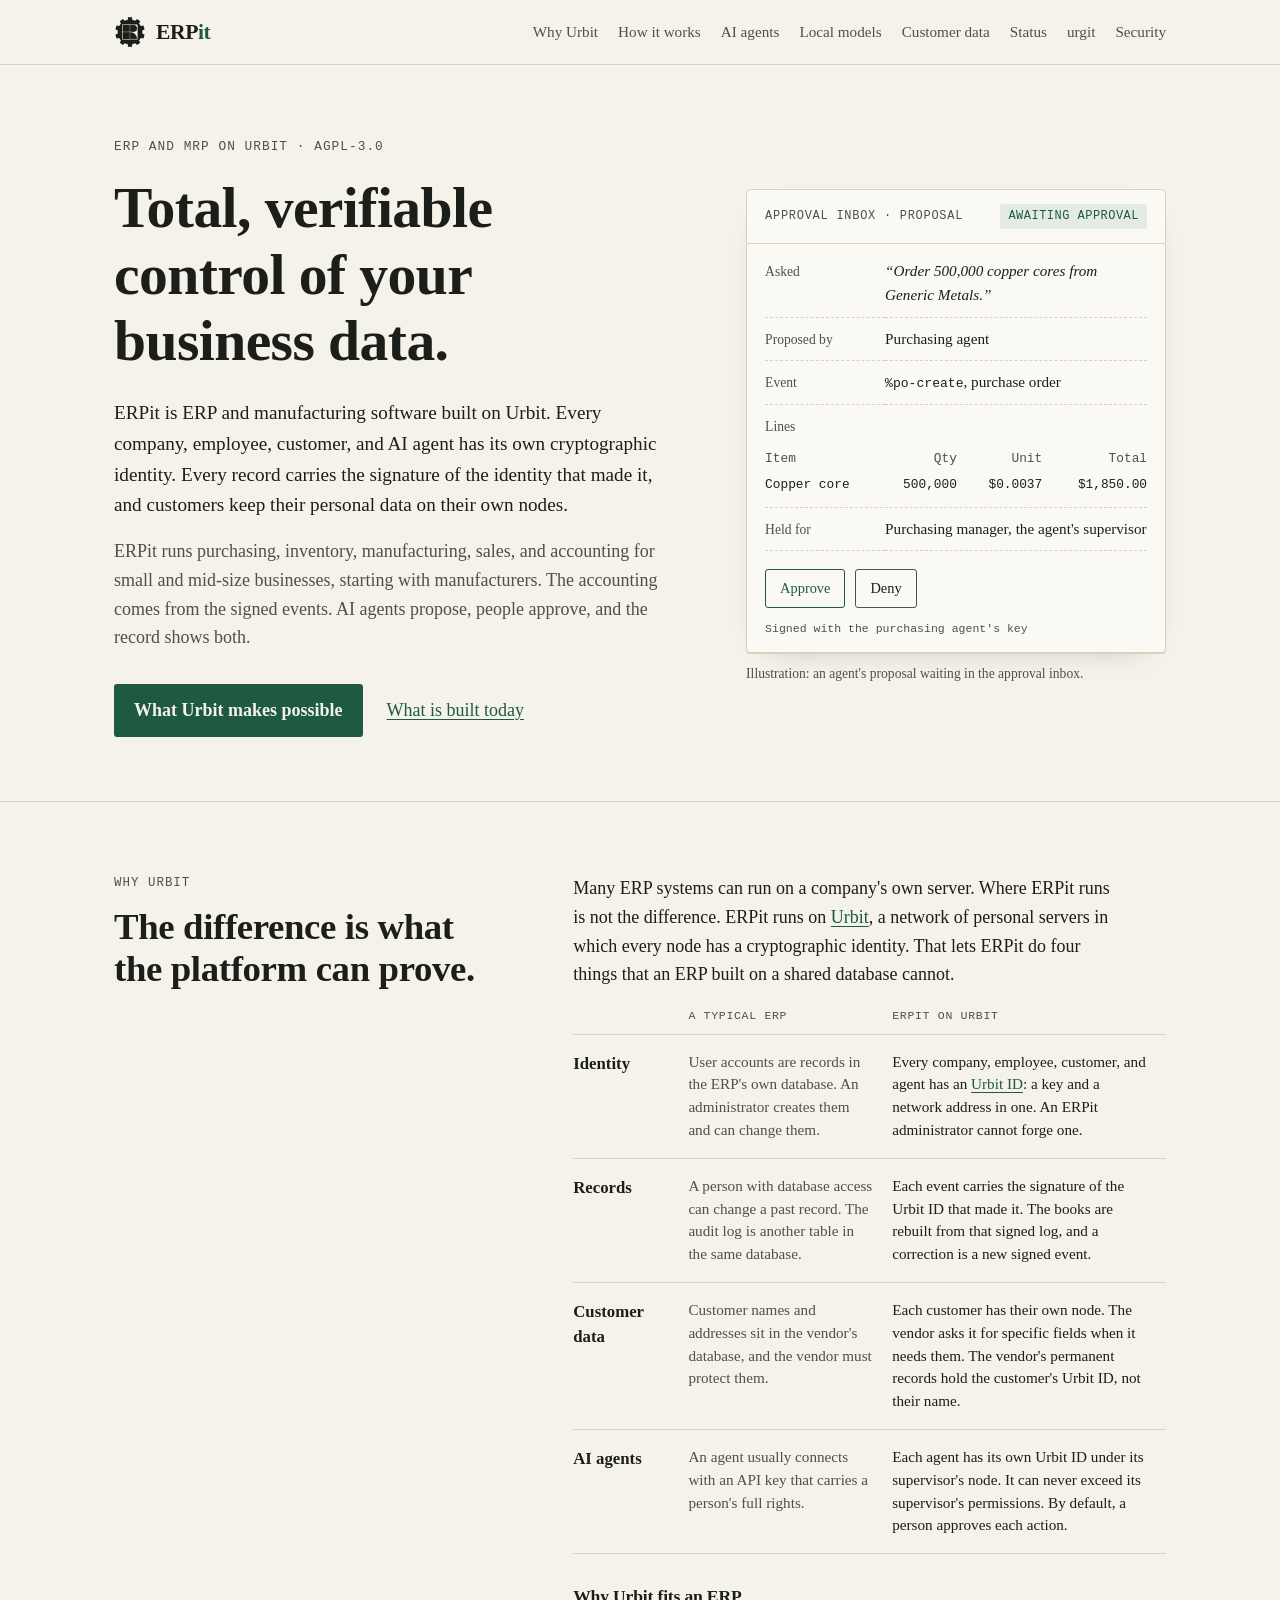
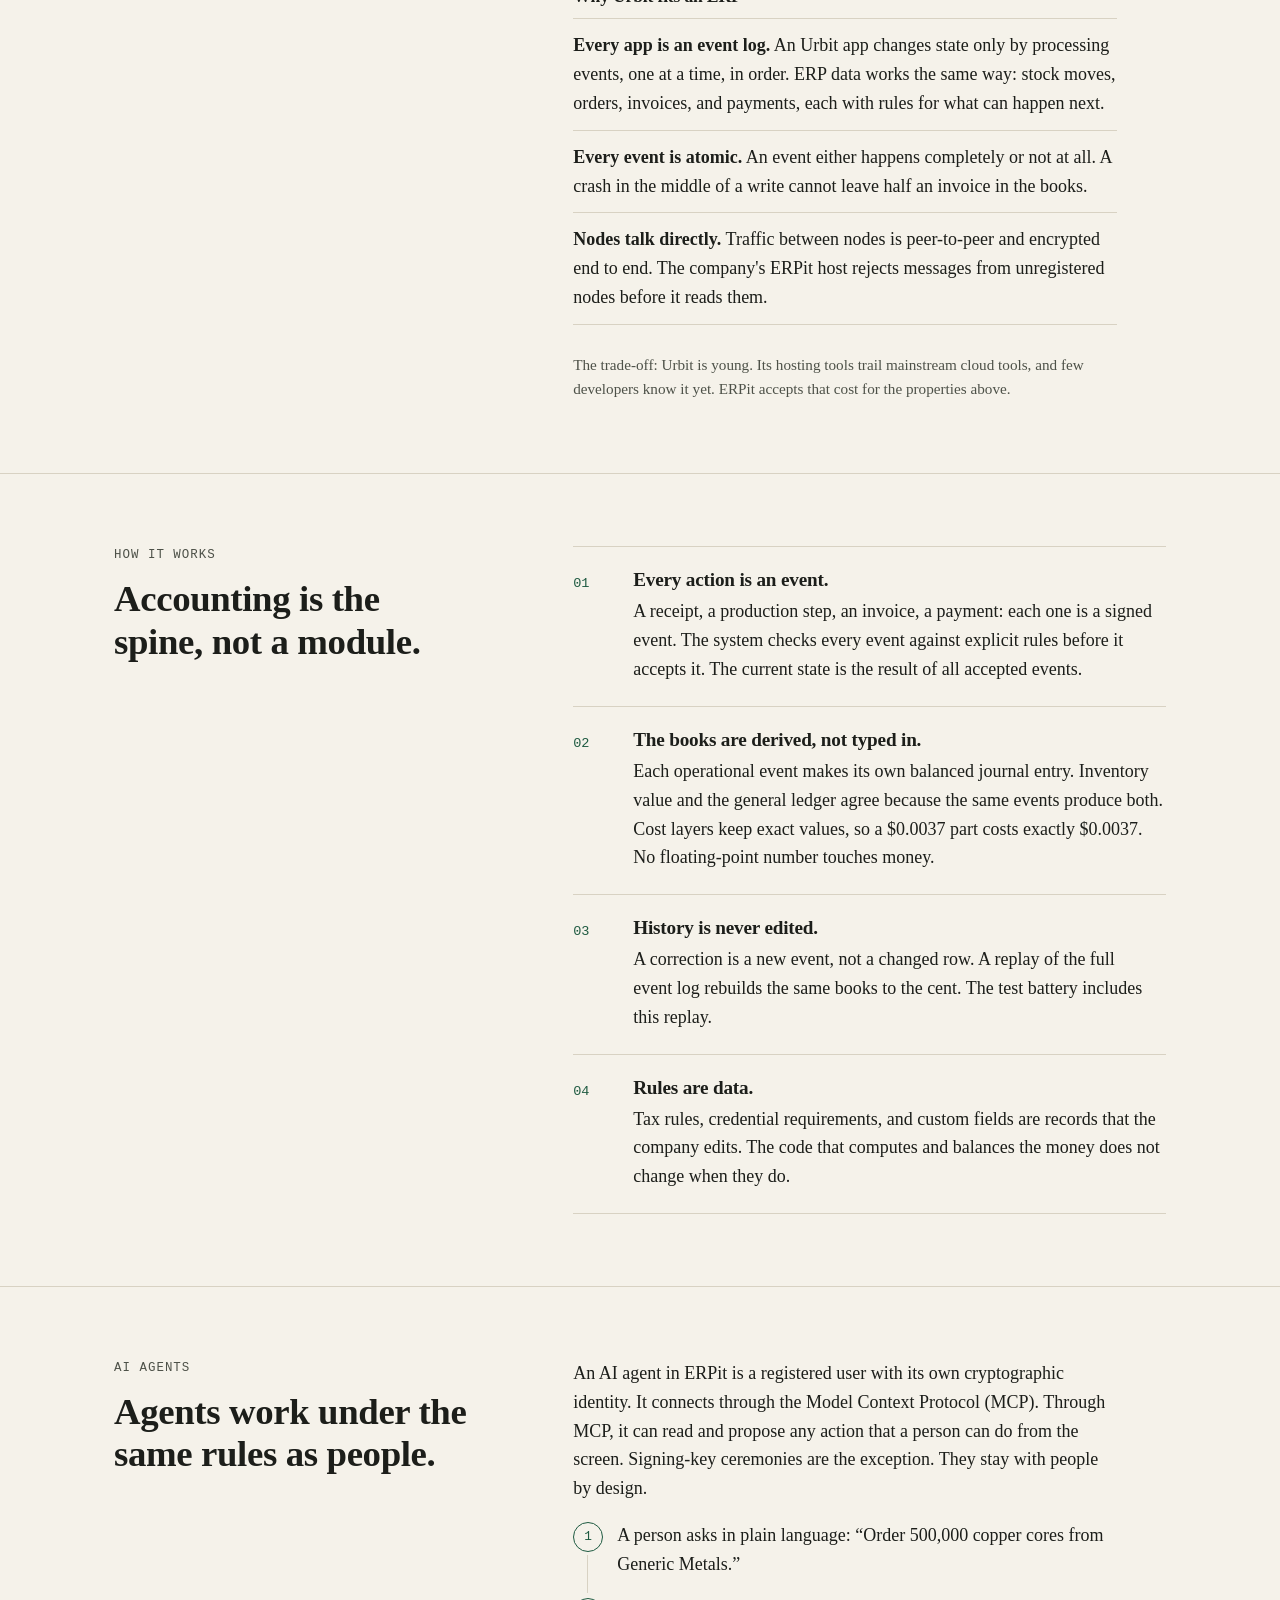
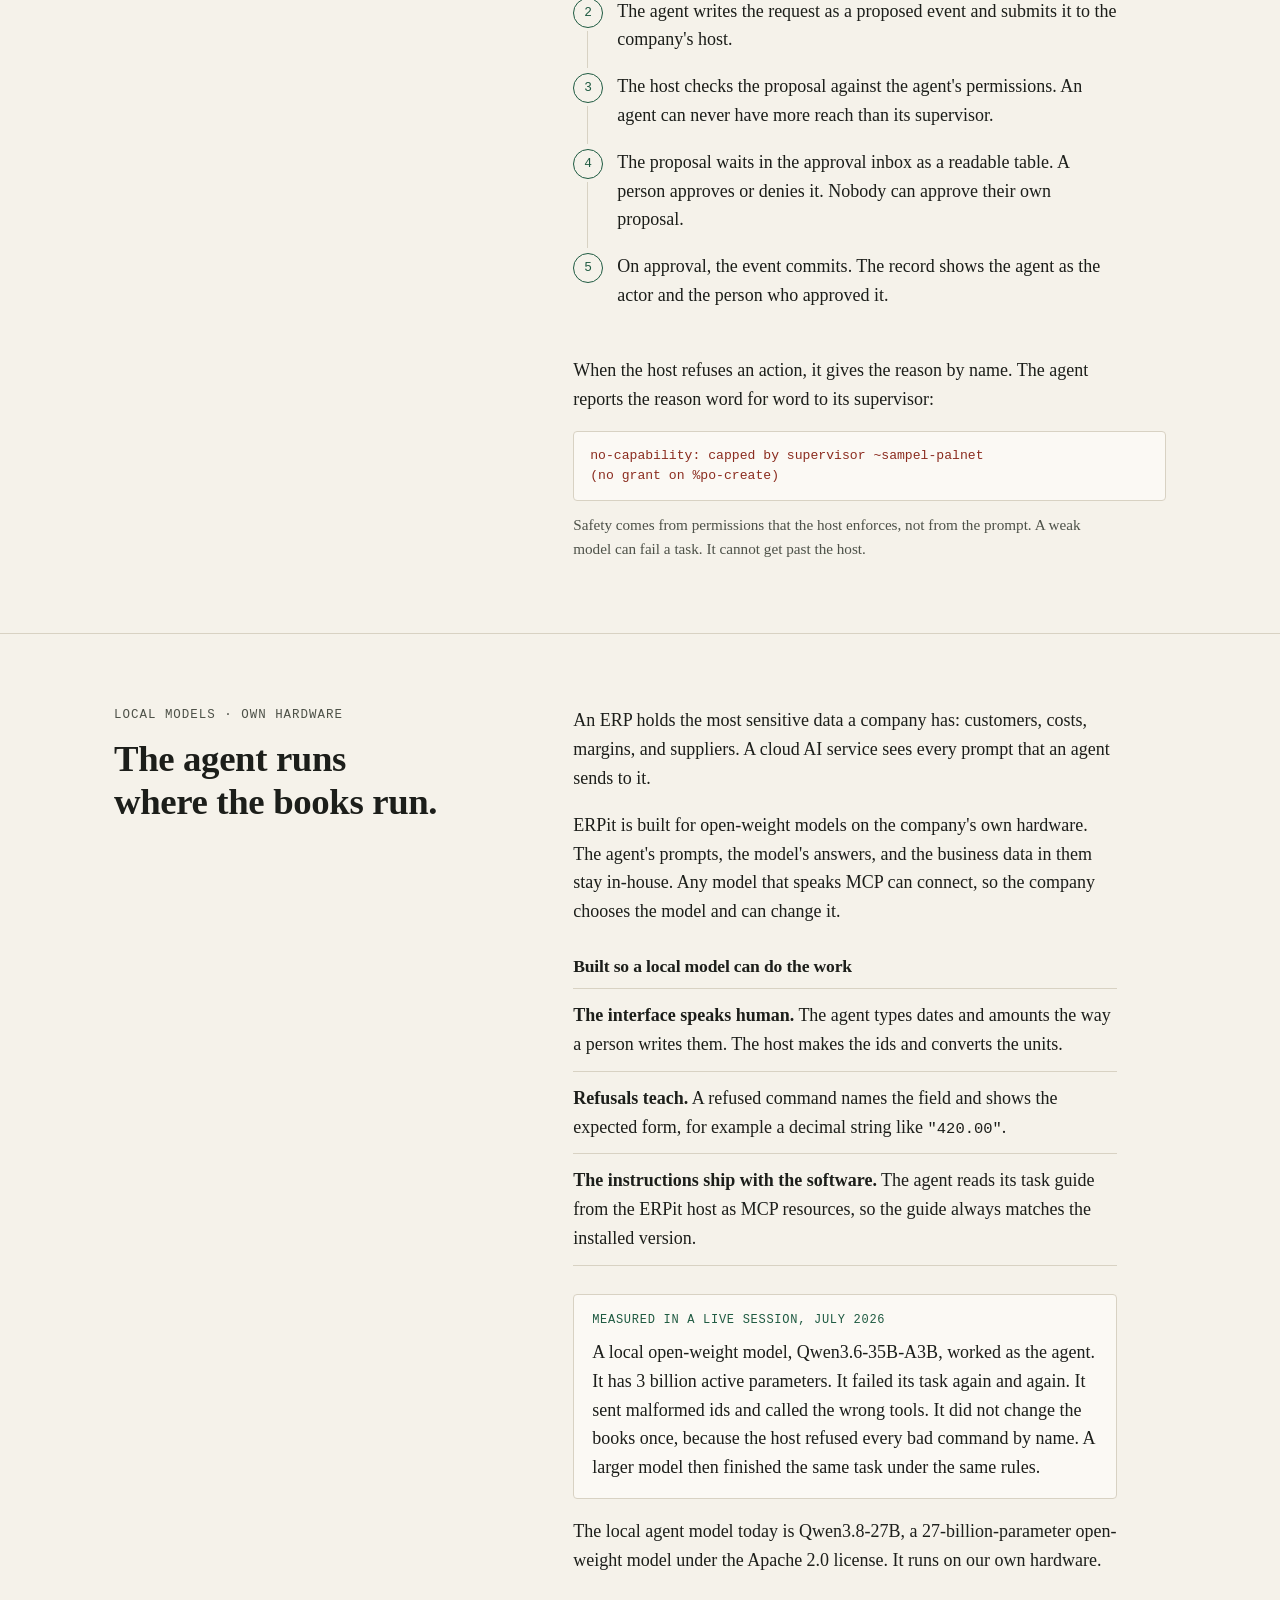
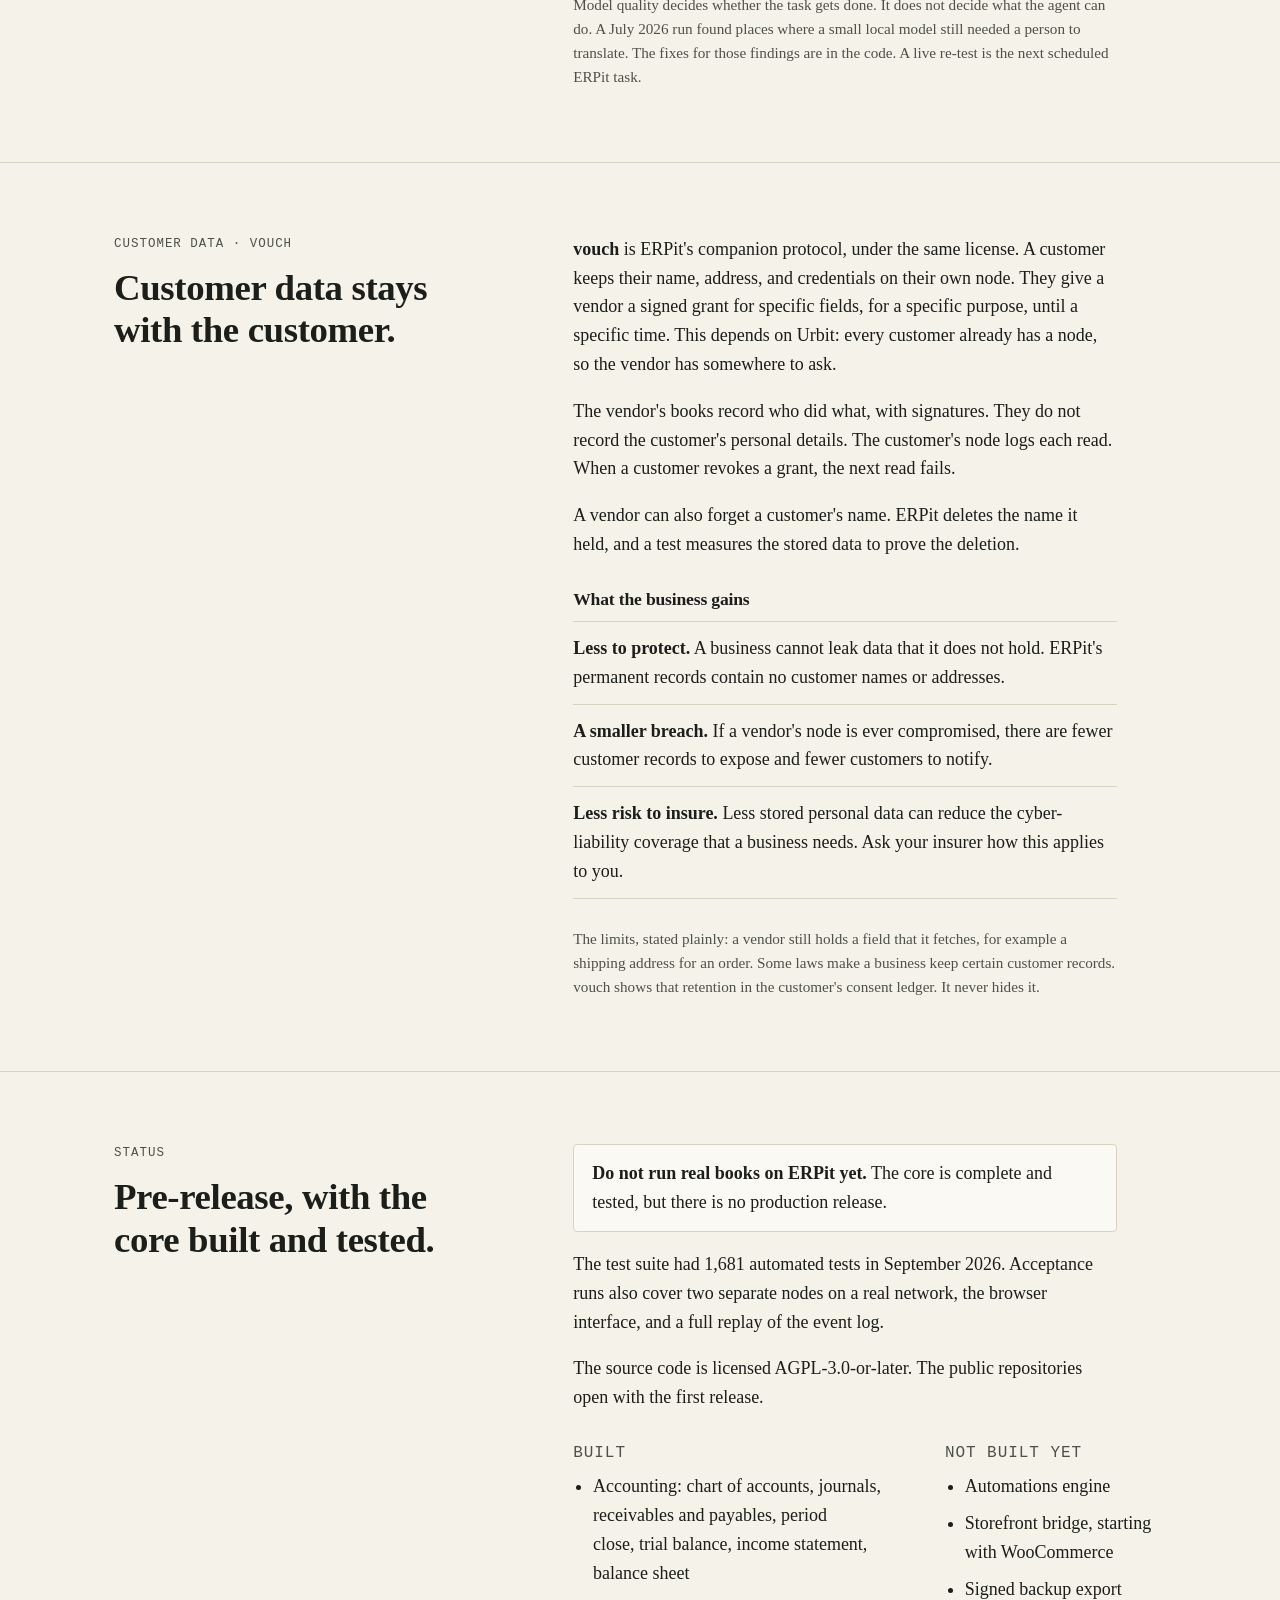
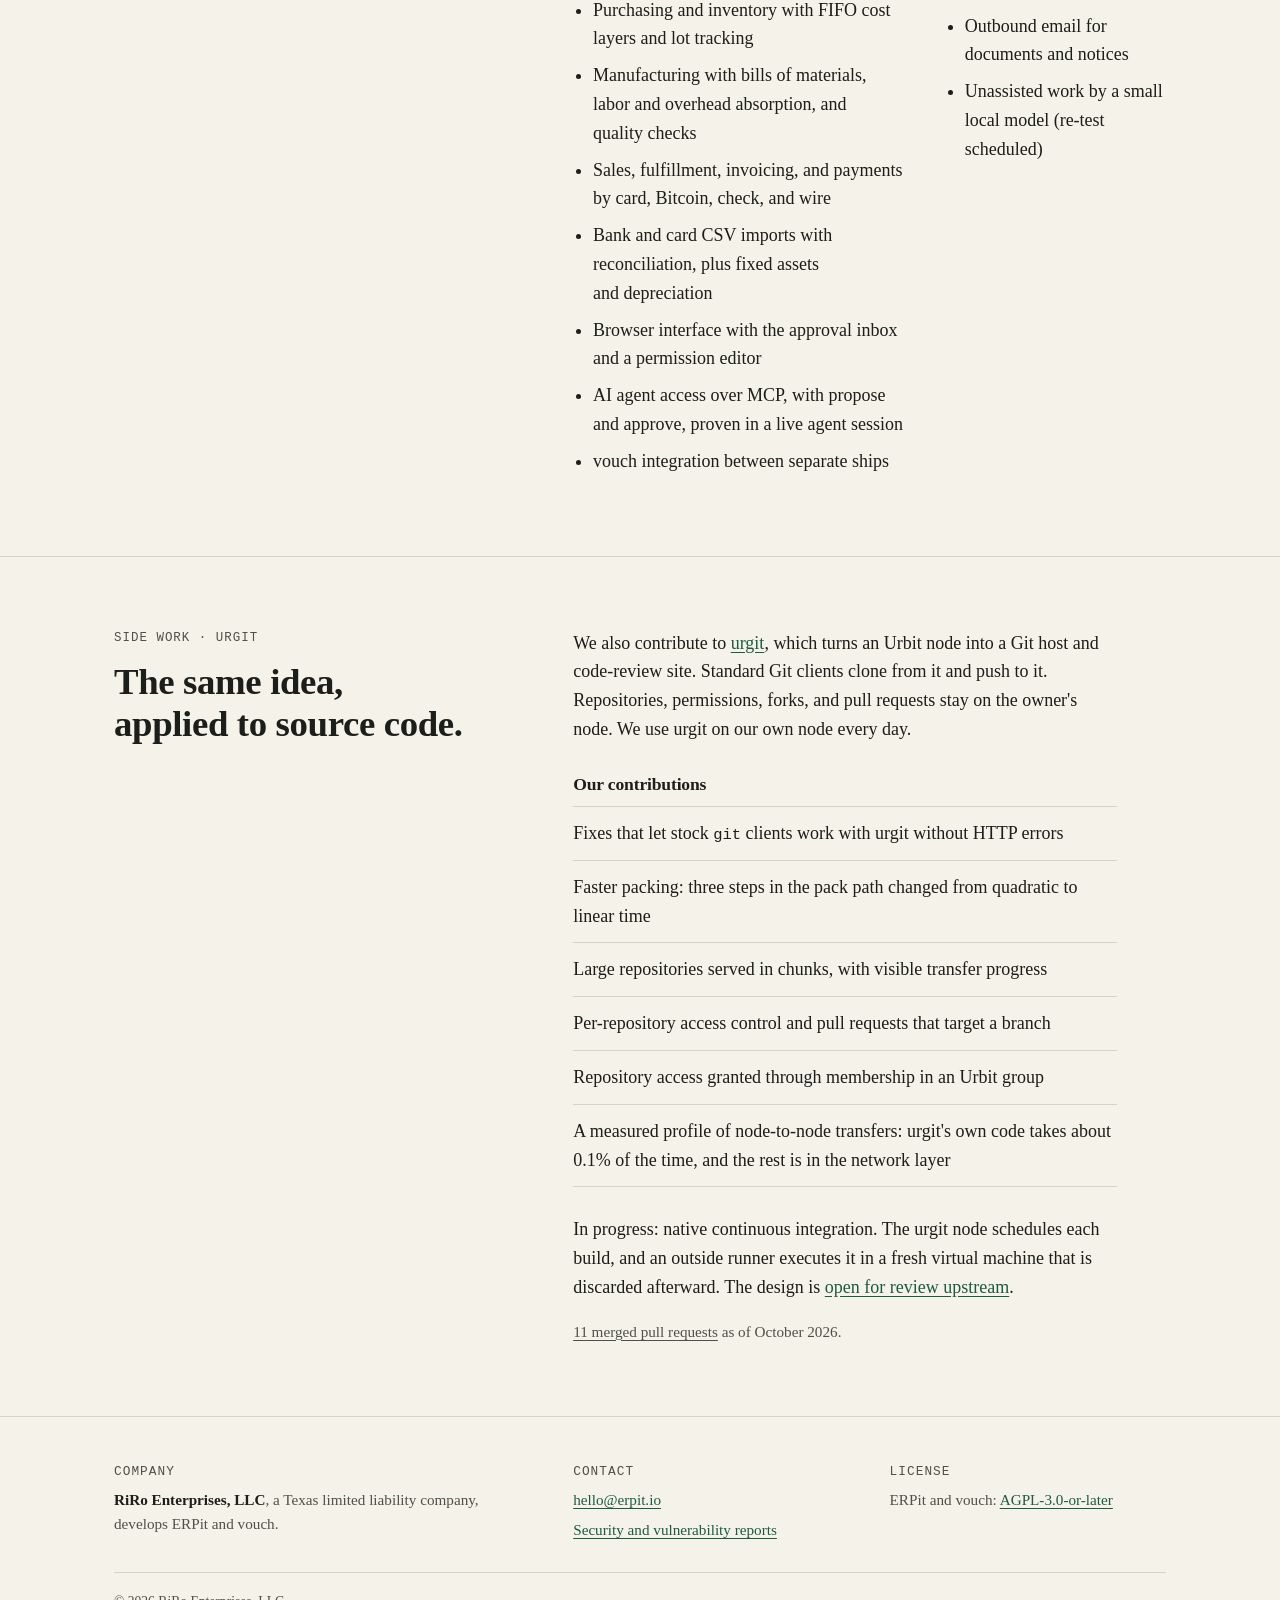
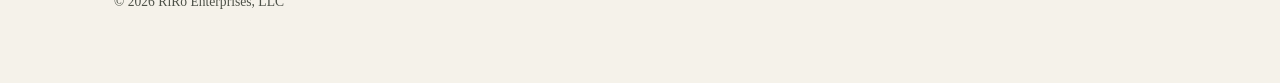
==== commit 45d55fb1: "erpit.io: add the ERPit gear and sigil logo to the header, the favicon, and the link preview The log" ====
--- a/index.html
+++ b/index.html
@@ -9,7 +9,10 @@
 <meta property="og:description" content="ERP and MRP on Urbit. Signed records, customer-held data, and AI agents that answer to a supervisor.">
 <meta property="og:url" content="https://erpit.io/">
 <meta property="og:type" content="website">
-<link rel="icon" href="data:image/svg+xml,%3Csvg xmlns='http://www.w3.org/2000/svg' viewBox='0 0 32 32'%3E%3Crect width='32' height='32' rx='3' fill='%231e5a41'/%3E%3Cpath d='M9 8h14v3H12.5v3.5H21v3h-8.5V21H23v3H9z' fill='%23f5f2ea'/%3E%3C/svg%3E">
+<link rel="icon" href="/favicon.svg" type="image/svg+xml">
+<link rel="icon" href="/favicon.ico" sizes="16x16 32x32 48x48">
+<link rel="apple-touch-icon" href="/apple-touch-icon.png">
+<meta property="og:image" content="https://erpit.io/img/erpit-logo-1024.png">
 <link rel="stylesheet" href="site.css">
 </head>
 <body>
@@ -17,7 +20,7 @@
 
 <header class="top">
   <div class="wrap">
-    <a class="mark" href="/">ERP<span>it</span></a>
+    <a class="mark" href="/"><picture><source srcset="/img/erpit-logo-small-dark.svg" media="(prefers-color-scheme: dark)"><img src="/img/erpit-logo-small.svg" alt="" width="32" height="32"></picture><span class="word">ERP<span>it</span></span></a>
     <nav aria-label="Sections">
       <a href="#urbit">Why Urbit</a>
       <a href="#how">How it works</a>
--- a/site.css
+++ b/site.css
@@ -50,7 +50,9 @@
 .top { border-bottom: 1px solid var(--rule); }
 .top .wrap { display: flex; align-items: center; justify-content: space-between; gap: 16px; min-height: 64px; flex-wrap: wrap; }
 .mark { font-weight: 700; font-size: 1.35rem; color: var(--ink); text-decoration: none; letter-spacing: -0.02em; }
-.mark span { color: var(--accent); }
+.mark { display: inline-flex; align-items: center; gap: 10px; }
+.mark img { display: block; width: 32px; height: 32px; }
+.mark .word span { color: var(--accent); }
 .top nav { display: flex; gap: 4px 20px; flex-wrap: wrap; font-size: 0.95rem; }
 .top nav a { color: var(--muted); text-decoration: none; padding: 10px 0; display: inline-block; white-space: nowrap; }
 @media (max-width: 640px) {
